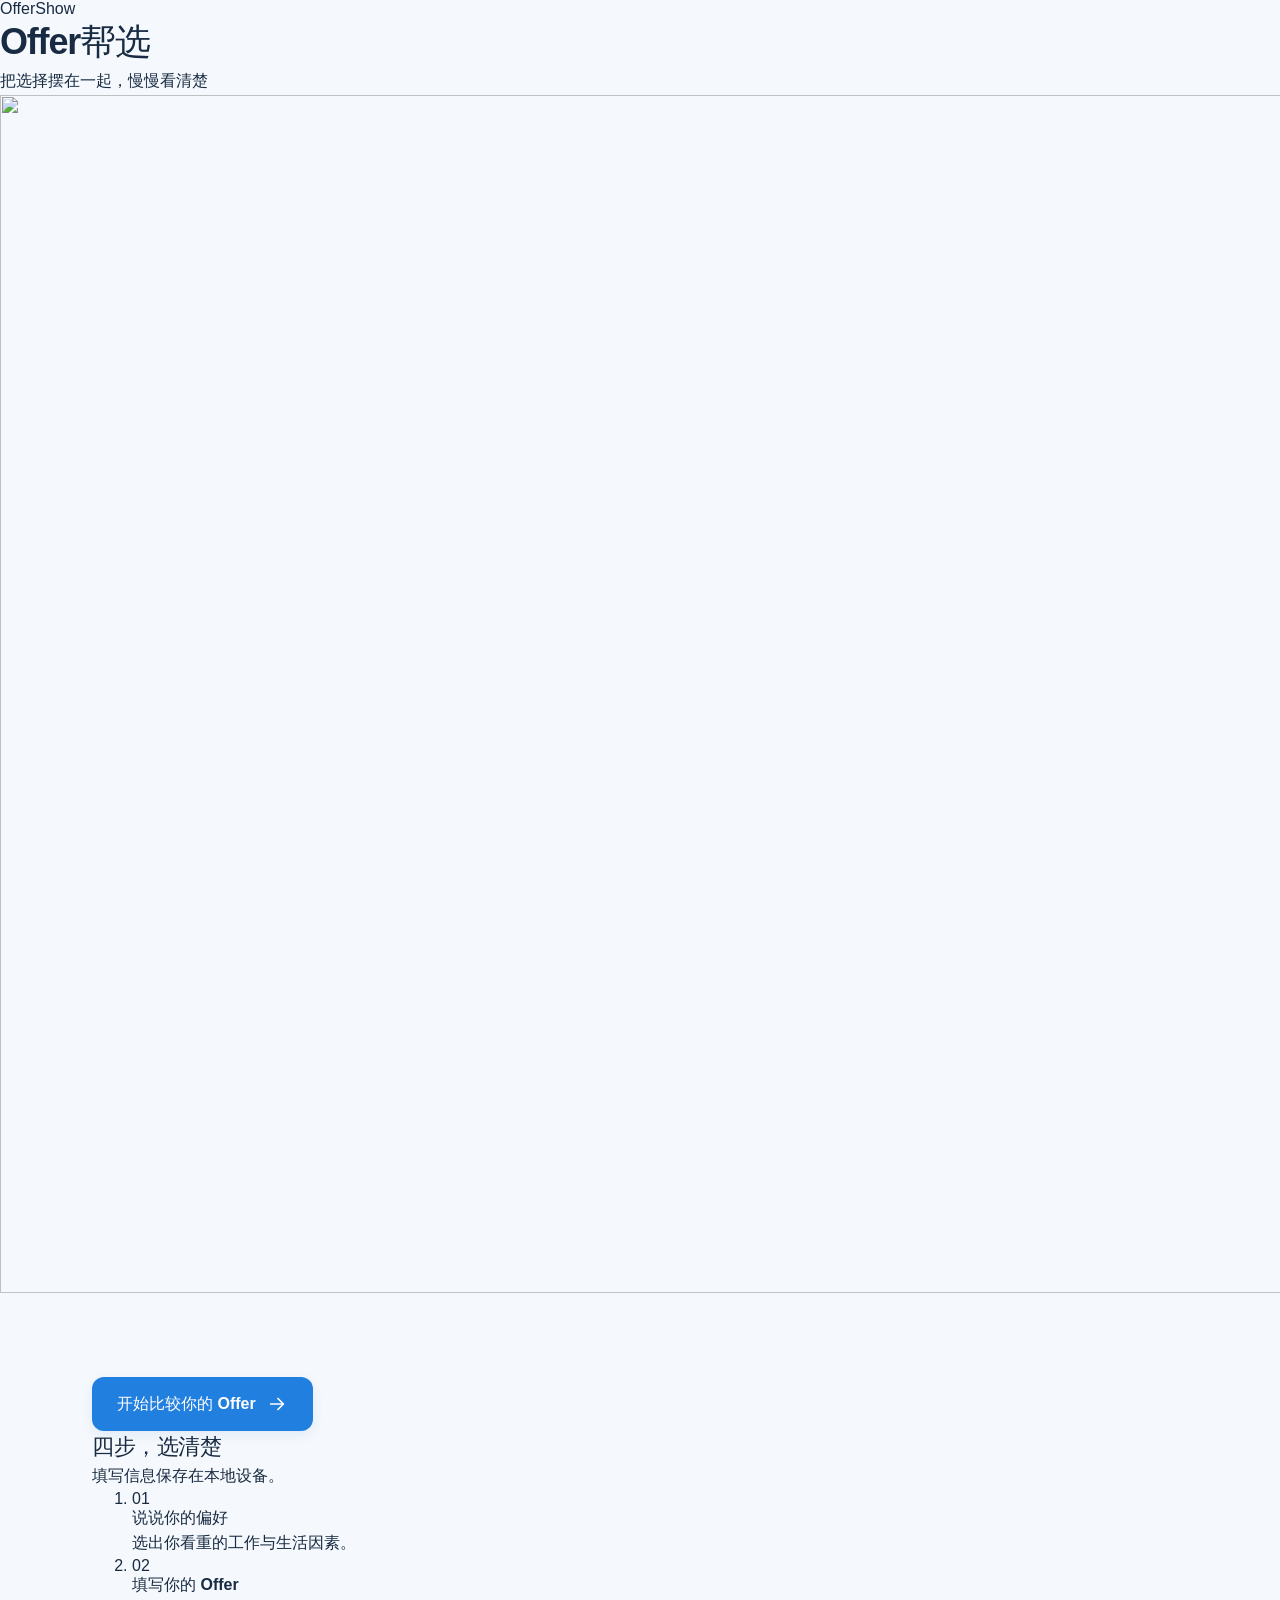
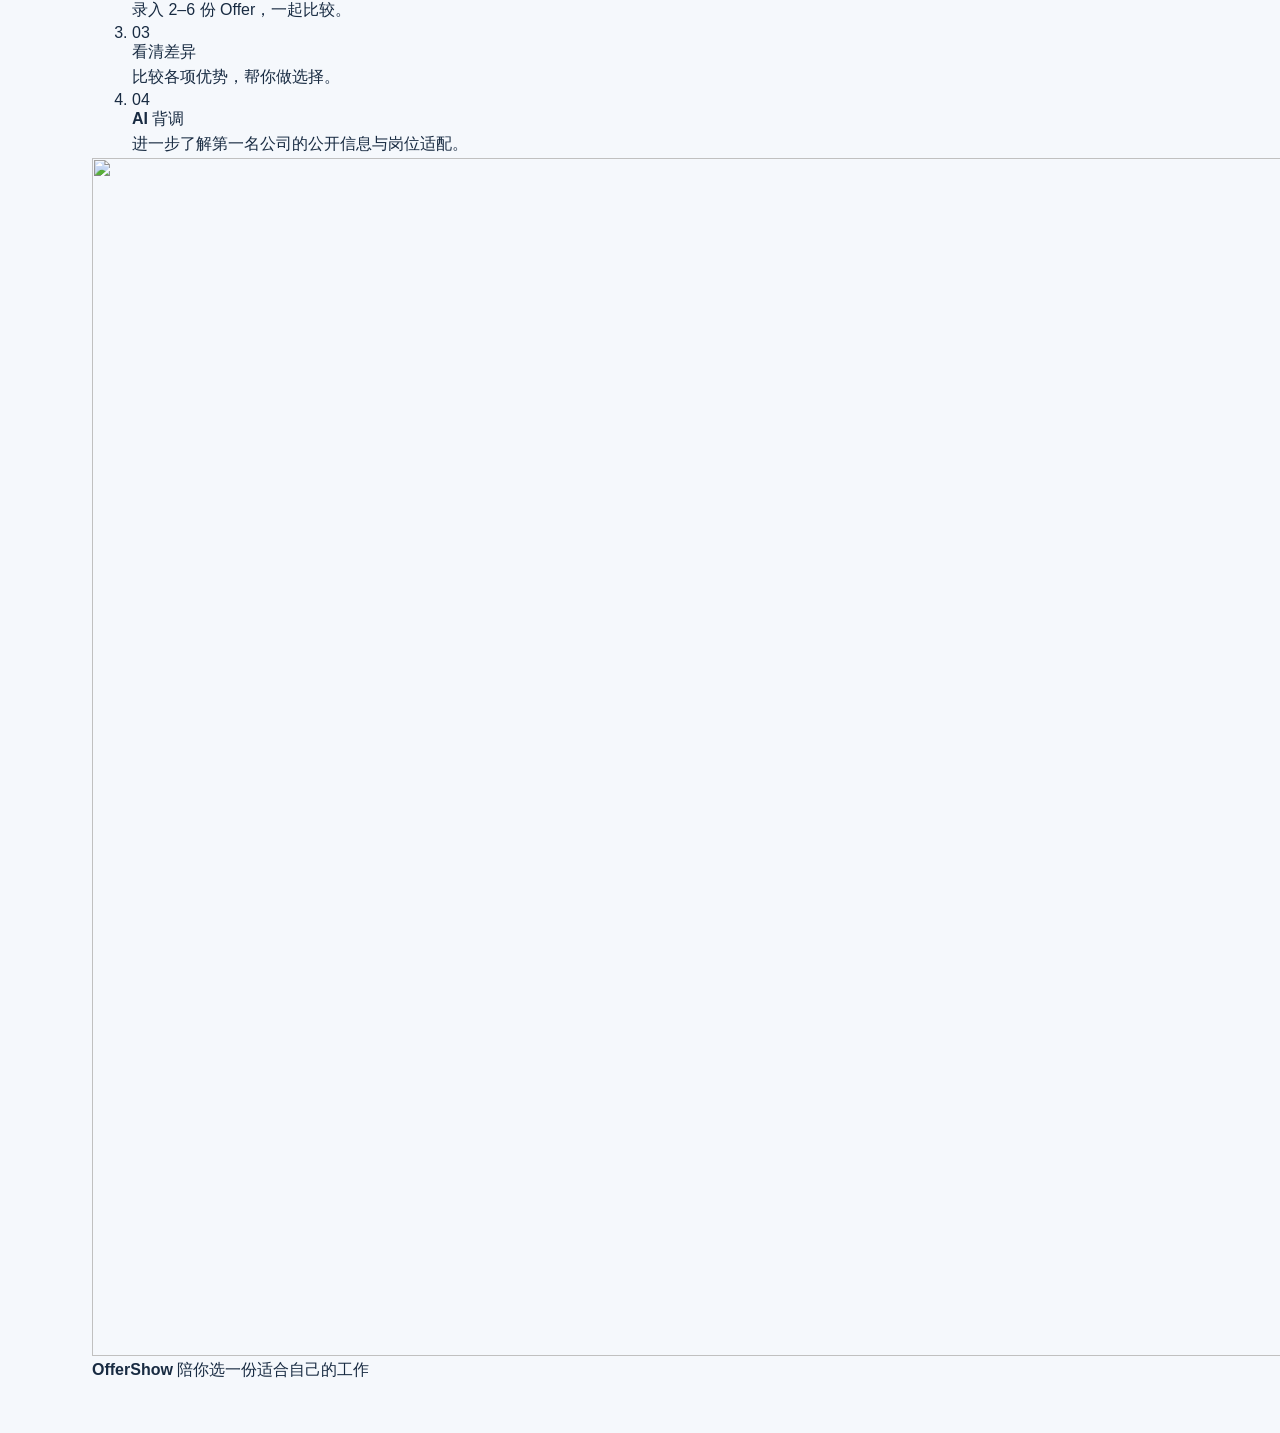
==== index.html @ 6c40c88d "Add files via upload" ====
<!DOCTYPE html>
<html lang="zh-CN">
<head>
  <meta charset="UTF-8">
  <meta name="viewport" content="width=device-width, initial-scale=1.0">
  <meta name="theme-color" content="#ddecfc">
  <meta name="description" content="把 2–6 份 Offer 放在一起，选一份适合自己的工作。">
  <title>OfferShow · Offer 帮选</title>
  <link rel="icon" href="favicon.svg" type="image/svg+xml">
  <link rel="stylesheet" href="style.css">
  <link rel="stylesheet" href="styles/variant-b.css" data-ui-variant-style>
  <link rel="stylesheet" href="styles/paper-blue-v5.css">
  <link rel="stylesheet" href="styles/ui-polish.css" data-ui-polish>
  <link rel="stylesheet" href="styles/home-brand-v5.css?v=distributed-steps-v3">
</head>
<body data-ui-variant="b" class="ui-minimal ui-paper-blue page-landing page-home-brand">
<header class="mini-home-header">
  <div class="mini-home-header__inner">
    <span class="mini-home-brand">OfferShow</span>
    <h1 aria-label="Offer 帮选"><span class="paper-title__offer" aria-hidden="true">Offer</span><span class="paper-title__choice" aria-hidden="true">帮选</span></h1>
    <p class="paper-ribbon">把选择摆在一起，慢慢看清楚</p>
  </div>
  <div class="home-brand-art" aria-hidden="true">
    <span class="home-brand-card home-brand-card--back"></span>
    <span class="home-brand-card home-brand-card--front"><span></span><span></span><span></span></span>
    <img src="assets/offershow-mascot-paper-v2.png" alt="" width="1313" height="1198" fetchpriority="high">
  </div>
</header>
<div class="app-shell">
  <main class="page-content" id="main-content">
    <div class="landing-actions">
      <a id="startFlowBtn" class="btn btn-primary btn-large" href="./pages/preferences.html?ui=review-v2">开始比较你的 Offer<svg class="ui-icon" viewBox="0 0 24 24" fill="none" stroke="currentColor" stroke-width="1.8" stroke-linecap="round" stroke-linejoin="round" aria-hidden="true"><path d="M5 12h14M13 6l6 6-6 6"/></svg></a>
    </div>
    <section class="mini-home-sheet" aria-labelledby="home-title">
      <div class="mini-home-section-heading"><h2 id="home-title">四步，选清楚</h2><p class="local-storage-note">填写信息保存在本地设备。</p></div>
      <div class="mini-home-route">
        <ol class="mini-home-flow" aria-label="使用流程">
          <li><span class="mini-home-step">01</span><div><strong>说说你的偏好</strong><p>选出你看重的工作与生活因素。</p></div></li>
          <li><span class="mini-home-step">02</span><div><strong>填写你的 Offer</strong><p>录入 2–6 份 Offer，一起比较。</p></div></li>
          <li><span class="mini-home-step">03</span><div><strong>看清差异</strong><p>比较各项优势，帮你做选择。</p></div></li>
          <li><span class="mini-home-step">04</span><div><strong>AI 背调</strong><p>进一步了解第一名公司的公开信息与岗位适配。</p></div></li>
        </ol>
      </div>
    </section>
    <div class="mini-home-footer"><img src="assets/offershow-mascot-paper-v2.png" alt="" width="1313" height="1198"><span><strong>OfferShow</strong> 陪你选一份适合自己的工作</span></div>
  </main>
</div>
<script src="../storage.js"></script>
<script src="scripts/landing-ui.js"></script>
</body>
</html>
---- style.css ----
/* OfferShow UI — shared visual system; business scripts retain the original contract. */
:root{--blue:#217fdf;--brand:#328ff0;--ink:#182b42;--muted:#68798d;--line:#e3eaf3;--paper:#fff;--bg:#f5f8fc;--dock-height:88px;--radius:20px;font-family:-apple-system,BlinkMacSystemFont,"PingFang SC","Microsoft YaHei",sans-serif;color:var(--ink);background:var(--bg);font-synthesis:none}
*{box-sizing:border-box}body{margin:0}h1,h2,h3,p,ol,ul{margin:0}a{color:inherit;text-decoration:none}button,input,select,textarea{font:inherit}button,a,input,select,textarea{-webkit-tap-highlight-color:transparent}button{cursor:pointer}button:disabled{cursor:not-allowed;opacity:.42}[hidden]{display:none!important}svg{flex-shrink:0}.ui-icon{width:22px;height:22px}h1{font-size:36px;line-height:1.35;letter-spacing:-1.2px;font-weight:700}h2{font-size:22px;line-height:1.45;letter-spacing:-.4px}h3{font-size:17px;line-height:1.5}p{line-height:1.75}a:focus-visible,button:focus-visible,input:focus-visible,select:focus-visible,textarea:focus-visible,[tabindex]:focus-visible{outline:3px solid #8dc6ff;outline-offset:3px}::selection{background:#cde7ff}
.app-header{height:76px;background:var(--brand);color:white;border-bottom:0}.app-header__inner{max-width:1160px;height:100%;margin:auto;padding:0 32px;display:grid;grid-template-columns:1fr auto 1fr;align-items:center;gap:12px}.topbar-back{display:flex;align-items:center;gap:5px;width:fit-content;color:#fff;font-size:14px;min-height:44px}.topbar-title{font-size:15px;font-weight:600;letter-spacing:0;line-height:1.5}.header-brand,.header-product{justify-self:end;font-size:14px;font-weight:600;color:#e9f4ff}.brand-wordmark{font-size:25px;font-weight:750;letter-spacing:-1px;white-space:nowrap}.brand-wordmark>span{color:var(--brand)}.brand-wordmark i{display:inline-block;width:6px;height:6px;background:var(--brand);border-radius:50%;margin:0 0 3px 3px}.app-header .brand-wordmark>span{color:white}.app-header .brand-wordmark i{background:white}.page-landing .topbar-title{display:none}.app-shell{max-width:1160px;margin:auto;padding:0 32px}.page-content{padding:28px 0 calc(var(--dock-height) + 32px)}.flow-nav{padding-top:28px}.step-indicator{display:grid;grid-template-columns:repeat(4,1fr);list-style:none;gap:20px;max-width:750px;margin:auto}.step-indicator__item{display:flex;align-items:center;gap:10px;position:relative;color:#8b98a9;font-size:13px;white-space:nowrap}.step-indicator__item:not(:last-child):after{content:"";height:1px;background:var(--line);flex:1;margin-left:8px}.step-number{width:28px;height:28px;border-radius:50%;background:#eaf0f7;color:#8a99ab;display:grid;place-items:center;font-size:12px;flex-shrink:0}.step-number .ui-icon{width:15px;height:15px}.is-complete .step-number{background:#dfedff;color:var(--blue)}.is-current{color:var(--blue);font-weight:650}.is-current .step-number{background:var(--blue);color:#fff}.page-heading{margin:12px 0 28px}.eyebrow{color:var(--blue);font-size:12px;font-weight:650;letter-spacing:.6px;margin-bottom:8px}.page-desc{color:var(--muted);font-size:15px;margin-top:10px}.section-title{display:flex;align-items:center;justify-content:space-between;gap:20px;margin-bottom:24px}.quiet-label,.timestamp,.scroll-hint{color:var(--muted);font-size:12px}.section-actions-inline{display:flex;gap:8px;flex-shrink:0}.btn{min-height:46px;display:inline-flex;align-items:center;justify-content:center;gap:10px;padding:11px 19px;border:1px solid transparent;border-radius:12px;font-size:14px;font-weight:600;line-height:1.45;transition:background .16s,transform .16s,color .16s;white-space:normal;text-align:center}.btn:hover:not(:disabled){transform:translateY(-1px)}.btn-primary{background:var(--blue);color:white;box-shadow:0 4px 12px #176cd617}.btn-primary:hover:not(:disabled){background:#196fc9}.btn-soft{background:#eaf2ff;color:var(--blue)}.btn-soft:hover:not(:disabled){background:#dceaff}.btn-ghost{color:var(--muted);background:transparent}.btn-ghost:hover:not(:disabled){background:#f0f4f9;color:var(--ink)}.btn-large{min-height:54px;padding:14px 24px;font-size:16px}.bottom-action-bar{position:fixed;bottom:0;left:0;right:0;z-index:20;background:#fffffff5;border-top:1px solid var(--line);padding:14px 32px max(14px,env(safe-area-inset-bottom));backdrop-filter:blur(14px)}.dock-content{max-width:1096px;margin:auto;display:flex;align-items:center;justify-content:space-between;gap:16px}.dock-edit,.dock-decide{display:flex;align-items:center;gap:8px}
/* Entry */
.page-landing .page-content{padding:52px 0}.landing-entry{background:#fff;border:1px solid var(--line);border-radius:20px;padding:48px}.landing-entry h1{font-size:36px}.landing-entry>p{color:var(--muted);font-size:15px;margin-top:12px}.landing-actions{display:flex;gap:12px;margin-top:28px}.entry-steps{list-style:none;display:grid;grid-template-columns:repeat(4,1fr);gap:20px;margin:28px 0;padding:0 4px}.entry-steps li{font-size:13px;color:var(--muted);display:flex;gap:9px;align-items:center}.entry-steps span{width:24px;height:24px;border-radius:50%;background:#e3efff;color:var(--blue);display:grid;place-items:center;font-size:12px}.form-section-title{align-items:center}.offers-toolbar{justify-content:flex-end}
/* Preferences */
.preference-layout{display:grid;grid-template-columns:minmax(0,1.45fr) minmax(0,1fr);gap:28px;align-items:start}.form-surface{background:white;border:1px solid var(--line);border-radius:var(--radius);padding:30px}.question-section+.question-section{border-top:1px solid var(--line);margin-top:30px;padding-top:30px}.form-section-title{display:flex;gap:15px;margin-bottom:25px}.form-section-title>span{color:var(--blue);font-size:12px;background:#eaf3ff;border-radius:8px;align-self:start;padding:7px 10px;letter-spacing:1px}.form-section-title h2{font-size:19px}.form-section-title p{font-size:13px;color:var(--muted);margin-top:3px}.question-card+.question-card{margin-top:22px}.question-card label,.field-group>span{display:block;font-size:14px;font-weight:550;margin-bottom:9px}input,select,textarea{display:block;width:100%;min-width:0;max-width:100%;border:1px solid #dce4ef;border-radius:10px;background:#fbfcfe;color:var(--ink);padding:12px 14px;font-size:16px;line-height:1.5;transition:border-color .15s,box-shadow .15s}select{padding-right:34px;min-height:50px;appearance:none;background-image:url("data:image/svg+xml,%3Csvg xmlns='http://www.w3.org/2000/svg' width='16' height='16' fill='none' stroke='%2368798d' stroke-width='1.6'%3E%3Cpath d='m4 6 4 4 4-4'/%3E%3C/svg%3E");background-repeat:no-repeat;background-position:right 12px center;text-overflow:ellipsis}input::placeholder,textarea::placeholder{color:#94a0af}input:focus,select:focus,textarea:focus{border-color:var(--brand);background:white;box-shadow:0 0 0 3px #3296f20c}textarea{resize:vertical;min-height:110px}.select-detail{font-size:12px;color:var(--muted);line-height:1.65;margin-top:7px;overflow-wrap:anywhere}.preview-card{position:sticky;top:26px;padding:28px;border:1px solid #dce9fa;border-radius:var(--radius);background:#edf5ff}.preview-card__head{display:flex;justify-content:space-between;align-items:center;margin-bottom:28px}.preview-symbol{display:grid;place-items:center;width:46px;height:46px;border-radius:14px;background:white;color:var(--blue)}.live-status{display:flex;align-items:center;gap:6px;font-size:12px;color:#537ca9}.live-status i{width:5px;height:5px;background:#3296f2;border-radius:50%}.preview-title{font-size:25px}.preview-desc{font-size:14px;color:#5a7290;margin-top:12px}.tag-list{display:flex;flex-wrap:wrap;gap:7px;margin-top:20px}.tag{background:#fff;border:1px solid #dbe8f8;border-radius:6px;padding:5px 9px;font-size:12px;color:#537291}.weight-preview{border-top:1px solid #d9e7f7;margin-top:25px;padding-top:24px}.panel-title-row{display:flex;justify-content:space-between;gap:12px;align-items:center;margin-bottom:18px}.panel-title-row h3{font-size:14px}.panel-title-row>span{font-size:12px;color:var(--muted)}.weight-list{display:grid;gap:19px}.weight-item__meta{display:flex;justify-content:space-between;font-size:13px;margin-bottom:8px}.weight-item__meta strong{font-variant-numeric:tabular-nums;font-size:13px;color:var(--blue)}.weight-item__bar{height:6px;border-radius:10px;background:#e7edf5;overflow:hidden}.weight-item__bar>span{display:block;height:100%;border-radius:10px;background:var(--brand)}.preview-card .weight-item__bar{background:#dbe7f6}.preview-footnote{font-size:12px;color:#7890ac;margin-top:27px}
/* Offer editor */
.offers-toolbar{display:flex;align-items:center;justify-content:space-between;gap:18px;margin-bottom:24px}.toolbar-context{display:flex;align-items:center;gap:9px;color:var(--muted);font-size:13px}.toolbar-context .ui-icon{color:var(--blue)}.offer-grid{display:grid;grid-template-columns:repeat(2,minmax(0,1fr));gap:24px}.offer-card{min-width:0;border:1px solid var(--line);border-radius:var(--radius);padding:25px;background:#fff}.offer-card__top{display:flex;justify-content:space-between;gap:16px;align-items:center;margin-bottom:20px}.offer-card__eyebrow{color:var(--blue);font-size:11px;letter-spacing:1.2px;font-weight:650;margin-bottom:5px}.offer-card__title{font-size:20px}.offer-card__meta{display:flex;align-items:center;gap:8px}.progress-badge{font-size:11px;color:var(--muted);white-space:nowrap}.icon-btn{border:0;background:#f3f6fa;color:#6b7c90;padding:9px 10px;font-size:12px;border-radius:8px;min-height:40px}.icon-btn:hover:not(:disabled){background:#fff0f0;color:#b25151}.offer-progress{height:3px;background:#eef3f9;margin-bottom:26px;border-radius:5px;overflow:hidden}.offer-progress>span{display:block;height:100%;background:var(--brand)}.offer-form-grid{display:grid;grid-template-columns:repeat(2,minmax(0,1fr));gap:20px 16px}.field-group{display:block;min-width:0}.field-group--full{grid-column:1/-1}.field-group>span{font-size:13px}.offer-card__subjective{padding:24px 0;margin-top:24px;border-top:1px solid var(--line)}.offer-card__subjective-eyebrow{font-size:15px;font-weight:600}.offer-card__subjective-hint{font-size:12px;color:var(--muted);margin:5px 0 20px}.offer-form-grid--subjective{grid-template-columns:1fr}.validation-message{color:var(--muted);font-size:13px;line-height:1.6;min-width:0;max-width:700px}.validation-message.is-error{color:#b85649}.validation-message.is-success{color:#278473}
/* Report */
.report-heading{display:flex;align-items:end;justify-content:space-between;gap:20px;margin:12px 0 26px}.recommendation{display:grid;grid-template-columns:minmax(0,1fr) auto;gap:34px;background:var(--brand);color:#fff;padding:34px 36px;border-radius:24px;position:relative;overflow:hidden}.recommendation:after{content:"";position:absolute;width:260px;height:260px;border:1px solid #ffffff1c;border-radius:50%;right:-80px;top:-115px;pointer-events:none}.badge{display:inline-block;font-size:12px;border:1px solid #ffffff40;background:#ffffff12;border-radius:6px;padding:4px 9px;margin-bottom:14px}.recommendation h2{font-size:30px;line-height:1.5;overflow-wrap:anywhere}.recommendation__main>p{font-size:14px;color:#dfeeff;margin-top:13px;max-width:670px}.score-pill{min-width:148px;padding-left:30px;border-left:1px solid #ffffff30;align-self:center;text-align:center}.score-pill>span{font-size:12px;color:#d7e9ff}.score-pill>div{margin:8px 0;white-space:nowrap}.score-pill strong{font-size:60px;font-weight:650;letter-spacing:-2px;line-height:1;font-variant-numeric:tabular-nums}.score-pill small{font-size:14px;margin-left:7px;color:#b8d5fa}.score-label{display:block}.urgency-banner{margin-top:18px;padding:23px 28px;background:#edf5ff;border-left:3px solid var(--brand);border-radius:0 14px 14px 0}.urgency-banner[data-tone=positive]{background:#edf7f4;border-color:#46a28c}.urgency-banner[data-tone=cautious],.urgency-banner[data-tone=warning]{background:#fff7e9;border-color:#e7a642}.urgency-banner[data-tone=negative]{background:#fff0ee;border-color:#de897c}.urgency-banner__head{display:flex;gap:12px;align-items:center;margin-bottom:8px}.urgency-banner__tag{font-size:12px;font-weight:650;color:var(--blue)}.urgency-banner__gap{font-size:12px;color:var(--muted)}.urgency-banner__headline{font-size:20px}.urgency-banner__punch{font-size:14px;font-weight:600;margin-top:8px}.urgency-banner__copy{font-size:13px;color:var(--muted);margin-top:5px}.report-primary-grid{display:grid;grid-template-columns:minmax(0,1.4fr) minmax(0,1fr);gap:24px;margin-top:24px}.report-section{min-width:0;background:#fff;border:1px solid var(--line);border-radius:var(--radius);padding:28px}.ranking-list{display:grid;gap:10px}.ranking-item{display:flex;align-items:center;justify-content:space-between;gap:20px;padding:17px 18px;border-radius:12px;background:#f7f9fc}.ranking-item--top{background:#edf5ff}.ranking-item__index{font-size:10px;font-weight:650;letter-spacing:1px;color:#8b9aae;margin-bottom:4px}.ranking-item--top .ranking-item__index{color:var(--blue)}.ranking-item h3{font-size:16px;overflow-wrap:anywhere}.ranking-item__meta{font-size:12px;color:var(--muted);margin-top:5px}.ranking-item>strong{font-size:29px;color:#56718e;font-weight:650;font-variant-numeric:tabular-nums}.ranking-item--top>strong{color:var(--blue)}.weights-section .weight-list{margin-top:36px;gap:25px}.comparison-section,.perspectives-section{margin-top:24px}.table-wrapper{width:100%;max-width:100%;min-width:0;overflow-x:auto;border:1px solid var(--line);border-radius:12px;overscroll-behavior-x:contain}.compare-table{border-collapse:separate;border-spacing:0;width:100%;min-width:620px;font-size:14px;text-align:left}.compare-table th,.compare-table td{padding:18px 20px;border-bottom:1px solid var(--line);font-weight:500;max-width:270px;overflow-wrap:anywhere}.compare-table thead th{background:#f1f6fd;font-size:13px;color:#527190;font-weight:600}.compare-table tbody td{font-variant-numeric:tabular-nums}.compare-table th:first-child{position:sticky;left:0;background:#f9fbfe;z-index:1;width:118px;white-space:nowrap;border-right:1px solid var(--line)}.compare-table thead th:first-child{background:#f1f6fd}.compare-table tr:last-child>*{border-bottom:0}.perspectives-section>.section-title{align-items:start}.perspective-tabs{display:grid;grid-template-columns:repeat(5,minmax(0,1fr));gap:8px}.perspective-tab{position:relative;min-width:0;border:1px solid var(--line);background:#f9fbfe;border-radius:12px;padding:15px 12px;display:grid;grid-template-columns:auto 1fr;gap:4px 10px;align-items:center;text-align:left;color:var(--muted)}.perspective-tab.is-active{background:#eaf3ff;border-color:#95c6fa;color:var(--blue)}.perspective-tab__emoji{font-size:22px;grid-row:span 2}.perspective-tab__label{font-size:14px;font-weight:650}.perspective-tab__tone{font-size:11px;line-height:1.5}.perspective-tab__dot{position:absolute;top:9px;right:9px;width:5px;height:5px;border-radius:50%;background:#38a48c}.ai-reason-status{font-size:12px;color:var(--muted);margin:14px 0}.perspective-panel{padding:26px;background:#f8faff;border:1px solid #e4ebf5;border-radius:14px}.perspective-panel__head{display:flex;align-items:center;justify-content:space-between;gap:15px;margin-bottom:18px}.section-eyebrow{font-size:13px;color:var(--blue);font-weight:600}.perspective-mood{font-size:12px;padding:3px 9px;background:#e8f2ff;border-radius:6px;white-space:nowrap}.perspective-mood[data-tone=positive]{background:#e4f3ec;color:#36866c}.perspective-mood[data-tone=cautious],.perspective-mood[data-tone=mixed]{background:#fff2dc;color:#ac7a30}.perspective-mood[data-tone=negative]{background:#fbe6e4;color:#b5635a}.perspective-fallback{font-size:12px;color:#91724a;margin-bottom:12px}.ai-summary-text{font-size:17px;font-weight:600;margin-bottom:20px;overflow-wrap:anywhere}.ai-reason-list{display:grid;gap:14px}.ai-reason-list>p{font-size:14px;padding-left:15px;border-left:2px solid #cde0f8;overflow-wrap:anywhere}.section-footnote{font-size:12px;color:#8796a8;margin-top:16px}.perspective-skeleton{height:18px;border-radius:6px;background:#e6edf7;width:100%;animation:pulse 1.3s infinite}.perspective-skeleton:nth-child(2){width:87%}.perspective-skeleton:nth-child(3){width:65%}@keyframes pulse{50%{opacity:.4}}.report-followup-grid{display:grid;grid-template-columns:repeat(2,minmax(0,1fr));gap:24px;margin-top:24px}.insight-list{list-style:none;display:grid;gap:17px}.insight-list li{font-size:14px;line-height:1.8;padding-left:19px;position:relative;overflow-wrap:anywhere}.insight-list li:before{content:"";position:absolute;width:5px;height:5px;background:#93b3d7;border-radius:50%;left:0;top:10px}.risk-section .insight-list li:before{background:#d5aa78}.question-section-report>.btn{margin-top:24px}.share-card-section{display:flex;justify-content:space-between;align-items:center;gap:24px;background:#eaf3ff;border-radius:var(--radius);padding:30px;margin-top:24px}.share-card-section p:not(.eyebrow){font-size:13px;color:var(--muted);margin-top:8px}.share-card-section .btn{flex-shrink:0}.report-reading-note{padding:30px 8px 0;display:grid;grid-template-columns:1fr 1fr;gap:20px}.report-reading-note h3{font-size:13px;color:#687c95}.report-reading-note p{font-size:12px;color:#8695a7;margin-top:5px}.report-meta{grid-column:1/-1}.share-modal{position:fixed;inset:0;z-index:50;display:grid;place-items:center;padding:20px}.share-modal__backdrop{position:absolute;inset:0;background:#14263e88;backdrop-filter:blur(5px)}.share-modal__dialog{position:relative;max-height:calc(100dvh - 40px);width:min(100%,490px);background:white;border-radius:22px;padding:24px;display:flex;flex-direction:column;box-shadow:0 24px 90px #10243935}.share-modal__head{display:flex;justify-content:space-between;align-items:center;gap:14px;margin-bottom:16px}.share-modal__head h2{font-size:18px}.share-modal__close{border:0;background:#f0f4f9;color:var(--muted);font-size:26px;width:42px;height:42px;border-radius:50%;flex-shrink:0}.share-modal__canvas-wrap{overflow:auto;min-height:0;text-align:center;background:#f1f5fa;border-radius:12px;padding:12px}.share-modal canvas{display:block;width:100%;max-width:320px;height:auto;margin:auto}.share-modal__actions{display:flex;justify-content:flex-end;gap:10px;margin-top:18px;flex-shrink:0}.modal-open{overflow:hidden}
/* Follow-up */
.qa-context{padding:20px 24px;border-radius:14px;background:#eaf3ff;display:flex;align-items:start;gap:18px;margin-bottom:26px}.context-mark{font-size:12px;color:var(--blue);white-space:nowrap;border:1px solid #cbdffc;border-radius:6px;padding:4px 9px;line-height:1.6}.qa-context p{color:#597797;font-size:14px}.qa-layout{display:grid;grid-template-columns:minmax(0,.8fr) minmax(0,1.5fr);gap:26px;align-items:start}.qa-questions{padding:25px 0}.qa-questions .section-title{margin-bottom:20px}.chip-list{display:grid;gap:10px}.chip{position:relative;text-align:left;min-height:52px;padding:15px 40px 15px 17px;border-radius:10px;border:1px solid var(--line);background:white;color:#60738b;font-size:14px;line-height:1.6;overflow-wrap:anywhere}.chip:after{content:"→";position:absolute;right:16px;top:15px;color:#a3b5ca}.chip.is-active{background:#e8f2ff;border-color:#a5cbf7;color:var(--blue);font-weight:600}.chip.is-active:after{color:var(--blue)}.qa-answer{min-width:0;background:white;border-radius:20px;border:1px solid var(--line);padding:30px}.answer-header{display:flex;align-items:center;gap:12px;margin-bottom:30px;color:var(--muted);font-size:12px}.answer-avatar{width:36px;height:36px;border-radius:10px;background:var(--blue);color:white;font-size:12px;font-weight:650;display:grid;place-items:center}.answer-line{height:1px;background:var(--line);flex:1}.qa-answer h2{font-size:22px;margin-bottom:24px}.answer-panel{display:grid;gap:20px}.answer-panel p{font-size:15px;line-height:1.9;overflow-wrap:anywhere}
/* Responsive layout; scrolling belongs to tables and tabs, never to the document. */
@media(max-width:1000px){.landing-actions{flex-direction:column;align-items:start}.preference-layout{grid-template-columns:minmax(0,1.15fr) minmax(0,1fr)}.form-surface,.preview-card,.report-section{padding:24px}.perspective-tab{display:flex;flex-direction:column;text-align:center;gap:6px}.section-title{gap:12px}}
@media(max-width:760px){.app-header{height:62px}.app-header__inner{padding:0 20px}.app-shell{padding:0 20px}.header-brand{font-size:12px}.brand-wordmark{font-size:23px}.header-product{font-size:12px;font-weight:500}.topbar-title{font-size:14px}.topbar-back{font-size:13px;gap:0}.topbar-back .ui-icon{width:20px}.flow-nav{padding-top:22px}.step-indicator{gap:6px}.step-indicator__item{flex-direction:column;gap:7px;font-size:11px}.step-indicator__item:not(:last-child):after{position:absolute;left:calc(50% + 19px);right:calc(-50% + 13px);top:13px;margin:0}.step-number{width:26px;height:26px}.page-content{padding-top:26px}.page-heading{margin:0 0 24px}h1{font-size:26px;letter-spacing:-.7px}h2{font-size:20px}.page-desc{font-size:14px;line-height:1.75;margin-top:9px}.eyebrow{font-size:12px;margin-bottom:8px}.section-title{align-items:start;margin-bottom:20px}.quiet-label{max-width:110px;text-align:right;line-height:1.7}.bottom-action-bar{padding:12px 20px max(12px,env(safe-area-inset-bottom))}.dock-content{gap:10px}.btn{padding:11px 14px;font-size:13px;border-radius:10px;min-height:46px;gap:6px}.btn .ui-icon{width:18px;height:18px}.page-landing .page-content{padding-top:28px}.landing-actions{flex-direction:row;align-items:stretch;margin-top:25px;gap:10px}.landing-actions .btn{font-size:14px;padding:13px 16px;min-height:50px;flex:1}.preference-layout{grid-template-columns:1fr;gap:24px}.form-surface{padding:24px 20px;border-radius:16px}.form-section-title{gap:12px;margin-bottom:22px}.form-section-title h2{font-size:18px}.form-section-title p{font-size:12px}.form-section-title>span{font-size:11px;padding:6px 9px}.question-card+.question-card{margin-top:22px}.question-card label{font-size:14px;line-height:1.6}.question-section+.question-section{margin-top:28px;padding-top:28px}.preview-card{position:static;padding:25px 22px;border-radius:16px}.preview-title{font-size:23px}.preview-card__head{margin-bottom:22px}.offers-toolbar{align-items:stretch;flex-direction:column;gap:14px;margin-bottom:20px}.section-actions-inline{gap:6px}.offers-toolbar .section-actions-inline .btn{flex:1;font-size:12px;padding:10px 8px}.toolbar-context{font-size:12px}.offer-grid{grid-template-columns:1fr;gap:20px}.offer-card{padding:22px 20px;border-radius:16px}.offer-card__top{gap:8px}.offer-card__title{font-size:19px}.offer-card__meta{gap:5px}.progress-badge{font-size:10px}.icon-btn{font-size:11px;padding:8px}.offer-form-grid{gap:19px 12px}.offer-form-grid select{padding-left:11px}.field-group>span{font-size:12px}.page-offers .dock-content{align-items:center}.page-offers .validation-message{font-size:11px;line-height:1.65;max-width:55%}.page-offers .dock-content>.btn{flex-shrink:0;max-width:45%}.report-heading{display:block;margin:0 0 22px}.report-heading .timestamp{margin-top:11px}.recommendation{padding:25px 22px;border-radius:18px;grid-template-columns:1fr;gap:24px}.recommendation h2{font-size:24px}.recommendation__main>p{font-size:13px}.score-pill{padding:20px 0 0;border-left:0;border-top:1px solid #ffffff30;display:flex;align-items:center;gap:15px;text-align:left}.score-pill>div{margin:0;order:2}.score-pill>span:first-child{order:1}.score-pill .score-label{order:3;font-size:10px;max-width:72px;line-height:1.5;margin-left:auto}.score-pill strong{font-size:43px}.score-pill small{font-size:12px}.urgency-banner{padding:20px;margin-top:16px}.urgency-banner__headline{font-size:18px}.urgency-banner__punch{font-size:13px}.urgency-banner__copy{font-size:12px}.report-primary-grid,.report-followup-grid{grid-template-columns:1fr;gap:20px;margin-top:20px}.report-section{padding:24px 20px;border-radius:16px}.weights-section .weight-list{margin-top:24px;gap:21px}.ranking-item{padding:16px;gap:14px}.ranking-item h3{font-size:15px}.ranking-item>strong{font-size:27px}.ranking-item__meta{font-size:11px}.comparison-section,.perspectives-section{margin-top:20px}.comparison-section .section-title{display:block}.scroll-hint{display:block;font-size:11px;margin-top:9px}.compare-table{font-size:13px;min-width:570px}.compare-table th,.compare-table td{padding:16px}.compare-table th:first-child{width:90px}.perspectives-section>.section-title{display:block}.perspectives-section .section-actions-inline{margin-top:17px}.perspectives-section .section-actions-inline .btn{min-height:40px;padding:9px 14px;font-size:12px}.perspective-tabs{display:flex;overflow-x:auto;gap:8px;padding-bottom:8px;overscroll-behavior-x:contain;scrollbar-width:thin}.perspective-tab{flex:0 0 96px;padding:13px 9px;gap:6px}.perspective-tab__label{font-size:13px}.perspective-tab__tone{font-size:10px}.perspective-panel{padding:20px 17px}.section-eyebrow{font-size:12px}.perspective-panel__head{gap:8px}.ai-summary-text{font-size:16px}.ai-reason-list>p{font-size:13px;line-height:1.85}.ai-reason-status,.section-footnote{font-size:11px}.insight-list li{font-size:13px}.share-card-section{display:block;padding:25px 22px;margin-top:20px;border-radius:16px}.share-card-section h2{font-size:20px}.share-card-section .btn{margin-top:20px}.report-reading-note{grid-template-columns:1fr;padding:26px 2px 0;gap:18px}.report-meta{font-size:11px!important}.dock-content--result{flex-wrap:wrap;gap:7px}.dock-edit{width:100%;justify-content:center;gap:18px}.dock-edit .btn{min-height:30px;padding:4px 8px;font-size:11px}.dock-decide{width:100%;gap:10px}.dock-decide .btn{flex:1}.share-modal{padding:14px}.share-modal__dialog{padding:20px;max-height:calc(100dvh - 28px);border-radius:18px}.share-modal__head h2{font-size:16px}.share-modal__head .eyebrow{font-size:11px}.share-modal__close{width:36px;height:36px}.share-modal__canvas-wrap{padding:8px}.share-modal__actions .btn{flex:1}.qa-context{padding:18px;display:block;margin-bottom:20px}.qa-context p{font-size:13px;margin-top:10px}.context-mark{display:inline-block;font-size:11px}.qa-layout{grid-template-columns:1fr;gap:22px}.qa-questions{padding:5px 0}.chip-list{grid-template-columns:repeat(2,minmax(0,1fr));gap:9px}.chip{font-size:12px;min-height:54px;padding:12px 23px 12px 12px}.chip:after{right:9px;top:12px;font-size:12px}.qa-answer{padding:25px 21px;border-radius:16px}.answer-header{margin-bottom:25px}.qa-answer h2{font-size:20px;margin-bottom:20px}.answer-panel p{font-size:14px;line-height:1.9}}
@media(max-width:360px){.app-shell{padding:0 16px}.app-header__inner{padding:0 16px}.bottom-action-bar{padding-left:16px;padding-right:16px}.landing-actions .btn{padding:12px 9px;font-size:12px}.form-surface,.offer-card,.report-section{padding-left:17px;padding-right:17px}.header-brand{font-size:10px}.step-indicator__item{font-size:10px}.score-pill{gap:10px}.score-pill strong{font-size:39px}.score-pill .score-label{max-width:61px}.dock-edit{gap:10px}.offers-toolbar .section-actions-inline .btn{font-size:11px}.offer-card__title{font-size:17px}.offer-card__meta{gap:4px}.progress-badge{font-size:9px}}
@media(prefers-reduced-motion:reduce){*,*:before,*:after{animation:none!important;transition:none!important;scroll-behavior:auto!important}}
@media(max-width:760px){.page-landing .page-content{padding:28px 0}.landing-entry{padding:28px 24px;border-radius:16px}.landing-entry h1{font-size:28px}.landing-entry>p{font-size:14px}.landing-actions{gap:10px;margin-top:24px}.landing-actions .btn{flex:1;font-size:14px;padding:12px}.entry-steps{grid-template-columns:repeat(2,minmax(0,1fr));gap:22px 15px;margin:26px 4px}.entry-steps li{font-size:13px}.offers-toolbar .section-actions-inline{width:100%}.share-card-section{display:flex;gap:16px;padding:22px}.share-card-section .btn{margin-top:0}.share-card-section h2{font-size:18px}.page-heading{margin-bottom:22px}.perspectives-section .section-actions-inline{margin-top:14px}}
/* ============================================================
   Figma prototype page (isolated with fp-* prefix)
   —— 这是 Figma 样机演示页面，保留原始样式，不受主题影响
   =============================================================*/
.fp-page {
  min-height: 100vh;
  margin: 0;
  display: grid;
  place-items: center;
  background: #ece8e1;
  font-family: "SF Pro Display", "SF Pro Text", "Helvetica Neue", "PingFang SC", sans-serif;
  color: #1f1f1f;
}

.fp-phone {
  position: relative;
  width: 375px;
  min-height: 812px;
  background: #f4f0eb;
  overflow: hidden;
  box-shadow: 0 18px 40px rgba(18, 18, 18, 0.18);
}

.fp-main {
  padding: 48px 16px 124px;
}

.fp-search {
  height: 48px;
  border-radius: 999px;
  background: #efe7dc;
  display: flex;
  align-items: center;
  gap: 10px;
  padding: 0 16px;
  color: #757575;
  font-size: 16px;
}

.fp-search svg {
  width: 24px;
  height: 24px;
  color: #222;
}

.fp-hero {
  margin-top: 42px;
  border-radius: 8px;
  background: #d9d9d9;
  padding: 28px;
}

.fp-hero h1 {
  margin: 0;
  max-width: 180px;
  font-size: 45px;
  line-height: 1.05;
  font-weight: 600;
  letter-spacing: -0.02em;
}

.fp-hero button {
  margin-top: 34px;
  border: none;
  border-radius: 999px;
  min-width: 83px;
  height: 44px;
  padding: 0 16px;
  background: #ffaa00;
  color: #000;
  font-size: 28px;
  font-weight: 400;
}

.fp-categories {
  margin-top: 26px;
  display: flex;
  justify-content: center;
  gap: 30px;
}

.fp-category {
  width: 41px;
  display: grid;
  gap: 8px;
  justify-items: center;
}

.fp-avatar {
  width: 40px;
  height: 40px;
  border-radius: 999px;
  background: linear-gradient(145deg, #3f7dbc, #98d3ff);
  box-shadow: inset 0 0 0 2px rgba(255, 255, 255, 0.7);
}

.fp-category span {
  font-size: 14px;
  line-height: 20px;
}

.fp-price {
  margin-top: 122px;
  display: flex;
  align-items: flex-end;
  justify-content: center;
  color: #1e1e1e;
}

.fp-price .currency {
  font-size: 24px;
  line-height: 1;
  font-weight: 700;
}

.fp-price .value {
  font-size: 66px;
  line-height: 0.9;
  font-weight: 700;
  letter-spacing: -0.02em;
}

.fp-price .per {
  font-size: 30px;
  line-height: 1.8;
}

.fp-tabbar {
  position: absolute;
  left: 0;
  right: 0;
  bottom: 0;
  height: 98px;
  background: rgba(255, 255, 255, 0.55);
  backdrop-filter: blur(6px);
  display: grid;
  grid-template-columns: repeat(4, 1fr);
  align-items: center;
  padding: 8px 16px 16px;
}

.fp-tab {
  display: grid;
  justify-items: center;
  gap: 4px;
  color: #1f1f1f;
  font-size: 30px;
  line-height: 1;
}

.fp-tab span {
  font-size: 14px;
  line-height: 22px;
}

.fp-tab.is-active {
  color: #ffaa00;
}

@media (max-width: 420px) {
  .fp-phone {
    width: 100vw;
    min-height: 100vh;
    box-shadow: none;
  }
}

/* ============================================================
   Figma Make Offer page (isolated with mk- prefix)
   —— 原 Figma Make 样机，保留独立样式
   =============================================================*/
.mk-page {
  margin: 0;
  min-height: 100vh;
  background: linear-gradient(135deg, #eff6ff 0%, #eef2ff 50%, #f5f3ff 100%);
  color: #111827;
}

.mk-shell {
  max-width: 1120px;
  margin: 0 auto;
  padding: 24px 16px 48px;
}

.mk-header {
  text-align: center;
  margin-bottom: 18px;
}

.mk-title {
  margin: 0;
  font-size: clamp(28px, 4vw, 40px);
  background: linear-gradient(90deg, #4f46e5, #7c3aed);
  -webkit-background-clip: text;
  background-clip: text;
  color: transparent;
}

.mk-subtitle {
  margin: 8px 0 0;
  color: #6b7280;
}

.mk-actions {
  display: flex;
  justify-content: center;
  gap: 12px;
  flex-wrap: wrap;
  margin-bottom: 20px;
}

.mk-btn {
  border: none;
  border-radius: 12px;
  min-height: 44px;
  padding: 0 16px;
  font-size: 14px;
  font-weight: 600;
  cursor: pointer;
}

.mk-btn--primary {
  background: #4f46e5;
  color: #fff;
}

.mk-btn--outline {
  border: 1px solid #c7d2fe;
  background: #fff;
  color: #4338ca;
}

.mk-btn[disabled] {
  opacity: 0.5;
  cursor: not-allowed;
}

.mk-grid {
  display: grid;
  gap: 16px;
  grid-template-columns: repeat(auto-fit, minmax(280px, 1fr));
}

.mk-empty {
  border-radius: 16px;
  border: 1px solid #dbeafe;
  background: rgba(255, 255, 255, 0.85);
  padding: 48px 18px;
  text-align: center;
}

.mk-empty h2 {
  margin: 10px 0 0;
  font-size: 20px;
}

.mk-empty p {
  margin: 8px 0 18px;
  color: #6b7280;
}

.mk-card-wrap {
  display: grid;
  gap: 8px;
}

.mk-compare-toggle {
  display: flex;
  align-items: center;
  gap: 8px;
  font-size: 13px;
  color: #374151;
  padding-inline: 4px;
}

.mk-card {
  background: #fff;
  border: 1px solid #e5e7eb;
  border-radius: 16px;
  padding: 14px;
}

.mk-card__head {
  display: flex;
  align-items: flex-start;
  justify-content: space-between;
  gap: 10px;
}

.mk-card__head h3 {
  margin: 0;
  font-size: 18px;
}

.mk-card__head p {
  margin: 4px 0 0;
  color: #6b7280;
  font-size: 14px;
}

.mk-mini-actions {
  display: flex;
  gap: 6px;
}

.mk-mini-actions button {
  width: 30px;
  height: 30px;
  border: none;
  border-radius: 8px;
  background: #f3f4f6;
  cursor: pointer;
}

.mk-line {
  margin-top: 10px;
  font-size: 14px;
  display: flex;
  gap: 6px;
  align-items: center;
}

.mk-line strong {
  font-size: 18px;
}

.mk-tags {
  display: flex;
  flex-wrap: wrap;
  gap: 6px;
  margin-top: 10px;
}

.mk-tag {
  background: #eef2ff;
  color: #3730a3;
  font-size: 12px;
  padding: 4px 8px;
  border-radius: 999px;
}

.mk-note {
  margin-top: 10px;
  font-size: 13px;
}

.mk-note p {
  margin: 4px 0 0;
  color: #6b7280;
  line-height: 1.5;
}

.mk-star {
  color: #f59e0b;
}

.mk-modal {
  position: fixed;
  inset: 0;
  background: rgba(17, 24, 39, 0.48);
  display: none;
  align-items: center;
  justify-content: center;
  padding: 16px;
  z-index: 20;
}

.mk-modal.is-open {
  display: flex;
}

.mk-dialog {
  width: min(980px, 100%);
  max-height: 88vh;
  overflow: auto;
  background: #fff;
  border-radius: 16px;
  border: 1px solid #e5e7eb;
  padding: 18px;
}

.mk-dialog__head {
  display: flex;
  align-items: center;
  justify-content: space-between;
  gap: 12px;
  margin-bottom: 14px;
}

.mk-dialog__head h2 {
  margin: 0;
  font-size: 20px;
}

.mk-form-grid {
  display: grid;
  gap: 12px;
  grid-template-columns: repeat(2, minmax(0, 1fr));
}

.mk-field {
  display: grid;
  gap: 6px;
}

.mk-field--full {
  grid-column: 1 / -1;
}

.mk-field label {
  font-size: 13px;
  color: #374151;
}

.mk-field input,
.mk-field textarea {
  width: 100%;
  border: 1px solid #d1d5db;
  border-radius: 10px;
  padding: 10px 12px;
  background: #fff;
}

.mk-benefit-input {
  display: flex;
  gap: 8px;
}

.mk-form-footer {
  margin-top: 12px;
  display: flex;
  justify-content: flex-end;
  gap: 10px;
}

@media (max-width: 760px) {
  .mk-form-grid {
    grid-template-columns: 1fr;
  }
}

/* Step explanations are shown in the selected B entry layout. */
.entry-step-description{display:none}
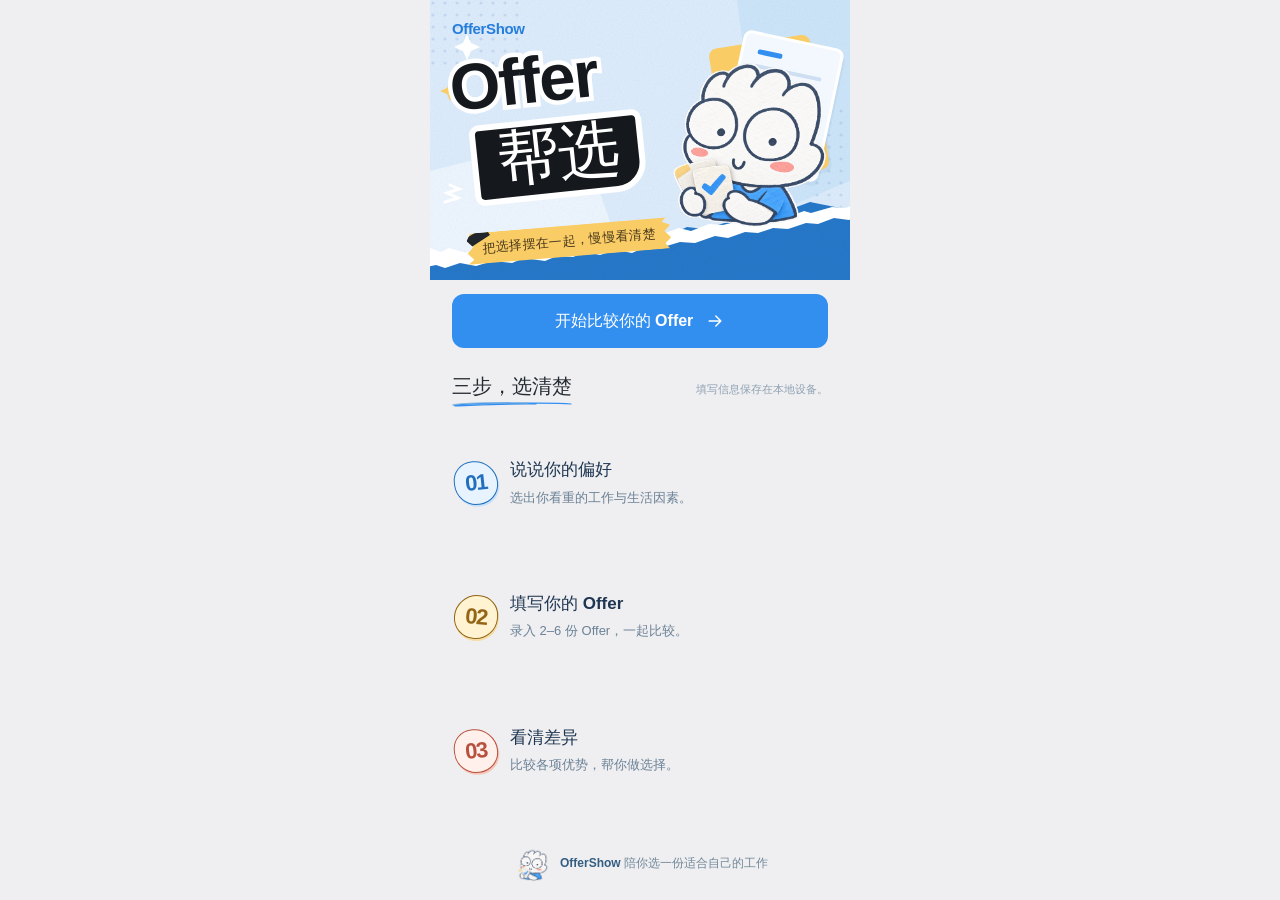
==== commit 05d9a22e: "Replace site with structured stripped-down release" ====
--- a/index.html
+++ b/index.html
@@ -32,20 +32,19 @@
       <a id="startFlowBtn" class="btn btn-primary btn-large" href="./pages/preferences.html?ui=review-v2">开始比较你的 Offer<svg class="ui-icon" viewBox="0 0 24 24" fill="none" stroke="currentColor" stroke-width="1.8" stroke-linecap="round" stroke-linejoin="round" aria-hidden="true"><path d="M5 12h14M13 6l6 6-6 6"/></svg></a>
     </div>
     <section class="mini-home-sheet" aria-labelledby="home-title">
-      <div class="mini-home-section-heading"><h2 id="home-title">四步，选清楚</h2><p class="local-storage-note">填写信息保存在本地设备。</p></div>
+      <div class="mini-home-section-heading"><h2 id="home-title">三步，选清楚</h2><p class="local-storage-note">填写信息保存在本地设备。</p></div>
       <div class="mini-home-route">
         <ol class="mini-home-flow" aria-label="使用流程">
           <li><span class="mini-home-step">01</span><div><strong>说说你的偏好</strong><p>选出你看重的工作与生活因素。</p></div></li>
           <li><span class="mini-home-step">02</span><div><strong>填写你的 Offer</strong><p>录入 2–6 份 Offer，一起比较。</p></div></li>
           <li><span class="mini-home-step">03</span><div><strong>看清差异</strong><p>比较各项优势，帮你做选择。</p></div></li>
-          <li><span class="mini-home-step">04</span><div><strong>AI 背调</strong><p>进一步了解第一名公司的公开信息与岗位适配。</p></div></li>
         </ol>
       </div>
     </section>
     <div class="mini-home-footer"><img src="assets/offershow-mascot-paper-v2.png" alt="" width="1313" height="1198"><span><strong>OfferShow</strong> 陪你选一份适合自己的工作</span></div>
   </main>
 </div>
-<script src="../storage.js"></script>
+<script src="storage.js"></script>
 <script src="scripts/landing-ui.js"></script>
 </body>
 </html>
--- a/styles/variant-b.css
+++ b/styles/variant-b.css
@@ -0,0 +1,547 @@
+/* B — OfferShow mini-program: blue navigation with warm yellow and violet accents. */
+body[data-ui-variant="b"] {
+  min-height:100dvh;
+  --brand: #328ff0;
+  --blue: #267edc;
+  --blue-soft: #edf5ff;
+  --warm: #a66d20;
+  --warm-soft: #fff2dc;
+  --warm-fill: #f2b45a;
+  --violet: #626fbe;
+  --violet-soft: #eff0ff;
+  --violet-fill: #8090e8;
+  --ink: #2c2f33;
+  --muted: #858b94;
+  --line: #edf0f3;
+  --bg: #f6f7f9;
+  --radius: 12px;
+  background: var(--bg);
+  color: var(--ink);
+}
+body[data-ui-variant="b"] .app-header { height: 62px; }
+body[data-ui-variant="b"] .app-header__inner,
+body[data-ui-variant="b"] .app-shell { max-width: 1040px; padding-inline: 24px; }
+body[data-ui-variant="b"] .topbar-title { font-size: 18px; font-weight: 650; letter-spacing: -.2px; }
+body[data-ui-variant="b"] .brand-wordmark { font-size: 29px; letter-spacing: -.8px; }
+body[data-ui-variant="b"] .header-brand { font-size: 13px; font-weight: 650; letter-spacing: -.25px; }
+body[data-ui-variant="b"] .topbar-back { min-height: 40px; padding: 0 9px 0 6px; border-radius: 9px; background: #ffffff14; gap: 3px; }
+body[data-ui-variant="b"] .topbar-back .ui-icon { width: 18px; height: 18px; }
+body[data-ui-variant="b"] .topbar-back:hover { background: #ffffff24; }
+body[data-ui-variant="b"] .topbar-back:active { background: #ffffff30; }
+body[data-ui-variant="b"] .topbar-back:focus-visible { outline: 2px solid white; outline-offset: 3px; }
+/* A light progress strip bridges the blue navigation and the page surface. */
+body[data-ui-variant="b"] .flow-nav { position: relative; padding: 4px 0 0; background: transparent; box-shadow: none; clip-path: none; }
+body[data-ui-variant="b"] .flow-nav::before { content: ""; position: absolute; top: 0; left: 0; right: 0; height: 28px; background: var(--brand); box-shadow: 0 0 0 100vmax var(--brand); clip-path: inset(0 -100vmax); pointer-events: none; }
+body[data-ui-variant="b"] .step-indicator { position: relative; max-width: 480px; gap: 0; padding: 10px 12px; background: white; border: 1px solid #eaf0f7; border-radius: 14px; box-shadow: 0 5px 16px #1f518c0a; }
+body[data-ui-variant="b"] .step-indicator__item { position: relative; display: flex; flex-direction: row; justify-content: center; align-items: center; gap: 0; }
+body[data-ui-variant="b"] .step-indicator__item>span:not(.step-number) { position: absolute; width: 1px; height: 1px; padding: 0; margin: -1px; overflow: hidden; clip-path: inset(50%); white-space: nowrap; }
+body[data-ui-variant="b"] .step-indicator__item:not(:last-child):after { position: absolute; top: 14px; left: calc(50% + 22px); right: calc(-50% + 22px); height: 1px; background: #e0e7f0; margin: 0; }
+body[data-ui-variant="b"] .step-number { position: relative; width: 28px; height: 28px; color: #8e9aac; background: #f1f5fa; font-size: 13px; font-weight: 600; font-variant-numeric: tabular-nums; }
+body[data-ui-variant="b"] .is-complete .step-number { background: #e8f2ff; color: var(--blue); }
+body[data-ui-variant="b"] .step-number-link { cursor: pointer; transition: background .16s ease, color .16s ease; }
+body[data-ui-variant="b"] .step-number-link::before { content: ""; position: absolute; inset: -8px; border-radius: 50%; }
+body[data-ui-variant="b"] .step-number-link:hover { background: #d5eaff; color: #196fc9; }
+body[data-ui-variant="b"] .step-number-link:focus-visible { outline: 2px solid var(--blue); outline-offset: 5px; }
+body[data-ui-variant="b"] .step-indicator__item.is-complete:not(:last-child):after { background: #a6c9f1; }
+body[data-ui-variant="b"] .is-current .step-number { color: white; background: var(--brand); box-shadow: 0 0 0 4px #eaf3ff; }
+body[data-ui-variant="b"] .page-content { padding: 18px 0 calc(var(--dock-height) + 24px); }
+body[data-ui-variant="b"] h2 { font-size: 18px; letter-spacing: 0; }
+body[data-ui-variant="b"] .section-title { margin-bottom: 18px; gap: 12px; }
+body[data-ui-variant="b"] .btn { min-height: 44px; border-radius: 7px; padding: 10px 16px; font-size: 14px; font-weight: 500; box-shadow: none; }
+body[data-ui-variant="b"] .btn:hover:not(:disabled) { transform: none; }
+body[data-ui-variant="b"] .btn-primary { background: var(--brand); }
+body[data-ui-variant="b"] .btn-primary:hover:not(:disabled) { background: #2383e7; }
+body[data-ui-variant="b"] .btn-soft { background: #edf5fe; color: var(--blue); }
+body[data-ui-variant="b"] .btn-ghost { color: #767d86; }
+body[data-ui-variant="b"] .btn:active:not(:disabled) { opacity: .88; }
+body[data-ui-variant="b"] .btn:focus-visible { outline: 2px solid var(--blue); outline-offset: 3px; }
+body[data-ui-variant="b"] .bottom-action-bar { background: white; backdrop-filter: none; padding: 10px 24px max(10px, env(safe-area-inset-bottom)); border-color: #eceef0; }
+body[data-ui-variant="b"] .dock-content { max-width: 992px; }
+
+/* Result actions: continue, edit, then restart. Keep the primary action easy to find. */
+body[data-ui-variant="b"].page-result .dock-content--result { display: grid; grid-template-columns: minmax(0, 1fr) auto; align-items: center; gap: 16px; }
+body[data-ui-variant="b"].page-result :is(.dock-edit, .dock-decide) { display: flex; align-items: center; width: auto; gap: 8px; }
+body[data-ui-variant="b"].page-result .dock-content--result .btn { flex: 0 0 auto; min-height: 44px; padding: 10px 12px; border-radius: 7px; white-space: nowrap; transition: background 160ms ease, color 160ms ease, border-color 160ms ease, transform 160ms cubic-bezier(.23,1,.32,1); }
+body[data-ui-variant="b"].page-result .dock-edit { justify-content: flex-start; gap: 20px; }
+body[data-ui-variant="b"].page-result .dock-edit .btn { padding-inline: 8px; border-color: transparent; background: transparent; color: #6f7885; font-size: 13px; font-weight: 400; }
+body[data-ui-variant="b"].page-result .dock-edit .btn:hover { background: #f2f4f7; color: #536173; }
+body[data-ui-variant="b"].page-result #restartFlowBtn { gap: 6px; padding-inline: 8px; border: 0; background: transparent; color: #9199a5; font-size: 12px; font-weight: 400; }
+body[data-ui-variant="b"].page-result #restartFlowBtn:hover { background: #f5f6f8; color: #6f7885; }
+body[data-ui-variant="b"].page-result #restartFlowBtn .ui-icon { width: 17px; height: 17px; }
+body[data-ui-variant="b"].page-result #openQaFooterBtn { min-width: 148px; padding-inline: 18px; font-size: 14px; font-weight: 600; }
+body[data-ui-variant="b"].page-result .dock-content--result .btn:active:not(:focus-visible) { transform: scale(.97); }
+body[data-ui-variant="b"].page-result .result-header-actions { display: flex; align-items: center; justify-content: flex-end; gap: 6px; justify-self: end; }
+body[data-ui-variant="b"].page-result .result-share-button { width: 36px; height: 36px; min-height: 36px; padding: 0; border-radius: 8px; background: transparent; color: white; }
+body[data-ui-variant="b"].page-result .result-share-button .ui-icon { width: 20px; height: 20px; }
+body[data-ui-variant="b"].page-result .result-share-button:hover { background: #ffffff20; }
+body[data-ui-variant="b"].page-result .result-share-button:focus-visible { outline-color: white; }
+
+/* Landing: two offers on the desk, with the original brand character. */
+body[data-ui-variant="b"].page-landing { display: flex; flex-direction: column; background: #f6f8fb; }
+body[data-ui-variant="b"].page-landing .app-header { display: none; }
+body[data-ui-variant="b"].page-landing .app-shell { max-width: 480px; width: 100%; flex: 1; display: flex; margin: 0 auto; padding-inline: 24px; }
+body[data-ui-variant="b"].page-landing .page-content { width: 100%; min-height: 100dvh; display: grid; grid-template-columns: minmax(0, 1fr); grid-template-rows: auto auto auto auto minmax(26px, 1fr) auto; align-content: start; padding: 42px 0 max(24px, env(safe-area-inset-bottom)); background: transparent; border: 0; border-radius: 0; }
+body[data-ui-variant="b"] .landing-entry { display: contents; }
+body[data-ui-variant="b"] .landing-mark { display: none !important; }
+body[data-ui-variant="b"] .landing-entry h1 { grid-column: 1; grid-row: 1; font-size: 34px; font-weight: 750; letter-spacing: -.8px; line-height: 1.3; text-align: center; color: #273646; }
+body[data-ui-variant="b"] .landing-title-brand { color: var(--brand); }
+body[data-ui-variant="b"] .landing-entry>p { grid-column: 1; grid-row: 2; font-size: 13px; line-height: 1.7; margin-top: 8px; text-align: center; color: #748193; }
+body[data-ui-variant="b"] .landing-scene { display: block !important; position: relative; grid-column: 1; grid-row: 3; justify-self: center; width: 304px; height: 192px; margin-top: 34px; margin-bottom: 48px; transform: scale(1.18); transform-origin: center; pointer-events: none; }
+body[data-ui-variant="b"] .landing-scene__base { position: absolute; bottom: 0; left: 12px; right: 12px; height: 132px; border-radius: 140px 140px 32px 32px; background: #e8f2ff; }
+body[data-ui-variant="b"] .landing-scene__mascot { position: absolute; z-index: 3; top: -10px; left: 65px; width: 164px; height: auto; }
+body[data-ui-variant="b"] .landing-ticket { position: absolute; z-index: 2; top: 110px; width: 128px; height: 102px; padding: 13px 14px 10px; border: 1px solid #dbe7f5; border-radius: 12px; background: #fff; box-shadow: 0 6px 14px #476b9410; color: #478fda; }
+body[data-ui-variant="b"] .landing-ticket--a { left: 26px; top: 99px; transform: rotate(-7deg); }
+body[data-ui-variant="b"] .landing-ticket--b { right: 22px; top: 100px; transform: rotate(6deg); color: #6a78bb; }
+body[data-ui-variant="b"] .landing-ticket__heading { display: flex; align-items: center; gap: 7px; margin-bottom: 10px; }
+body[data-ui-variant="b"] .landing-ticket__heading svg { width: 18px; height: 18px; }
+body[data-ui-variant="b"] .landing-ticket__heading b { font-family: -apple-system, BlinkMacSystemFont, "Helvetica Neue", sans-serif; font-size: 13px; letter-spacing: -.2px; font-weight: 650; }
+body[data-ui-variant="b"] .landing-ticket__line { display: flex; gap: 6px; margin-top: 5px; }
+body[data-ui-variant="b"] .landing-ticket__line i { width: 25px; height: 4px; border-radius: 2px; background: #e2e8ef; }
+body[data-ui-variant="b"] .landing-ticket__line i+i { width: 50px; background: #edf1f6; }
+body[data-ui-variant="b"] .landing-ticket__line:nth-child(3) i+i { width: 37px; }
+body[data-ui-variant="b"] .landing-ticket__tag { width: fit-content; margin-top: 8px; padding: 2px 7px; border-radius: 4px; background: #edf5ff; font-size: 10px; line-height: 1.4; }
+body[data-ui-variant="b"] .landing-ticket--b .landing-ticket__tag { color: #6675b4; background: #f0f1fc; }
+body[data-ui-variant="b"] .landing-actions { grid-column: 1; grid-row: 6; display: grid; grid-template-columns: minmax(0, 1fr); gap: 6px; margin: 0; align-items: stretch; }
+body[data-ui-variant="b"] .landing-actions .btn { min-height: 52px; font-size: 15px; font-weight: 600; border-radius: 14px; padding-inline: 18px; white-space: nowrap; }
+body[data-ui-variant="b"] .landing-actions .btn-primary { gap: 12px; box-shadow: 0 5px 12px #328ff018; }
+body[data-ui-variant="b"] .landing-action-icon { display: block !important; width: 19px; height: 19px; }
+body[data-ui-variant="b"] .landing-actions .btn-soft { justify-self: center; min-width: 120px; min-height: 44px; padding: 8px 18px; background: transparent; color: #73849a; font-size: 13px; font-weight: 400; border-radius: 9px; }
+body[data-ui-variant="b"] .landing-actions .btn-soft:hover { background: #eaf0f7; color: #4e6f95; }
+body[data-ui-variant="b"] .entry-steps { grid-column: 1; grid-row: 4; display: grid; grid-template-columns: minmax(0, 1fr); gap: 0; width: 100%; max-width: none; padding: 4px 18px; margin: 0; border: 0; border-radius: 0; background: transparent; box-shadow: none; }
+body[data-ui-variant="b"] .entry-steps li { position: relative; display: grid; grid-template-columns: minmax(0, 1fr); align-items: center; padding: 11px 0; font-size: 14px; gap: 12px; text-align: left; white-space: normal; }
+body[data-ui-variant="b"] .entry-steps li+li { border: 0; }
+body[data-ui-variant="b"] .entry-steps li:not(:last-child):after { content: none; }
+body[data-ui-variant="b"] .entry-step-title { color: #637183; font-size: 14px; font-weight: 500; line-height: 1.5; }
+body[data-ui-variant="b"] .entry-step-description { display: block; color: #7c8896; font-size: 12px; line-height: 1.6; margin-top: 3px; }
+
+/* Preference controls and portrait. */
+body[data-ui-variant="b"] .preference-layout { gap: 18px; grid-template-columns: minmax(0,1fr); }
+body[data-ui-variant="b"] .form-section-title { margin-bottom: 18px; align-items: center; gap: 10px; }
+body[data-ui-variant="b"] .form-section-title h2 { font-size: 17px; }
+body[data-ui-variant="b"] .form-section-title>span { background: none; padding: 0; font-size: 13px; font-weight: 600; letter-spacing: 0; align-self: center; }
+body[data-ui-variant="b"] .question-card+.question-card { margin-top: 19px; }
+body[data-ui-variant="b"] .question-card label { font-size: 14px; margin-bottom: 9px; font-weight: 400; color: #52575f; }
+body[data-ui-variant="b"] input,
+body[data-ui-variant="b"] select,
+body[data-ui-variant="b"] textarea { border-color: #e9edf1; border-radius: 7px; background-color: #f8f9fb; min-height: 46px; padding-top: 10px; padding-bottom: 10px; }
+body[data-ui-variant="b"] input:focus,
+body[data-ui-variant="b"] select:focus,
+body[data-ui-variant="b"] textarea:focus { background-color: white; border-color: var(--brand); box-shadow: none; }
+body[data-ui-variant="b"] .select-detail { color: #858b94; font-size: 12px; }
+body[data-ui-variant="b"] .preview-card { background: white; border: 0; border-radius: 12px; padding: 24px; top: 20px; }
+body[data-ui-variant="b"] .preview-card__head { margin-bottom: 18px; }
+body[data-ui-variant="b"] .preview-symbol { width: 38px; height: 38px; border-radius: 10px; background: #eff6ff; }
+body[data-ui-variant="b"] .live-status { color: #8a929c; }
+body[data-ui-variant="b"] .preview-title { font-size: 20px; line-height: 1.5; }
+body[data-ui-variant="b"] .preview-desc { color: #777f89; font-size: 13px; margin-top: 10px; }
+body[data-ui-variant="b"] .tag-list { gap: 6px; margin-top: 17px; }
+body[data-ui-variant="b"] .tag { border: 0; background: #f1f6fc; color: #6787ac; border-radius: 4px; padding: 4px 8px; }
+body[data-ui-variant="b"] .weight-preview { margin-top: 20px; padding-top: 20px; border-color: var(--line); }
+body[data-ui-variant="b"] .weight-list { gap: 16px; }
+body[data-ui-variant="b"] .weight-item__meta { font-size: 13px; margin-bottom: 7px; }
+body[data-ui-variant="b"] .weight-item__bar { height: 5px; background: #f1f3f6; border-radius: 3px; }
+body[data-ui-variant="b"] .preview-card .weight-item__bar { background: #f1f3f6; }
+body[data-ui-variant="b"] .weight-item:nth-child(3n+2) .weight-item__meta strong { color: var(--warm); }
+body[data-ui-variant="b"] .weight-item:nth-child(3n) .weight-item__meta strong { color: var(--violet); }
+
+/* Offer forms */
+body[data-ui-variant="b"] .offers-toolbar { margin-bottom: 14px; justify-content: flex-end; }
+body[data-ui-variant="b"] .offers-toolbar .section-actions-inline { width: 100%; min-height: 38px; margin-top: 0; align-items: center; gap: 8px; }
+body[data-ui-variant="b"] .offers-toolbar :is(#loadOfferDemoBtn, #clearAllBtn) { flex: 0 0 auto; min-height: 32px; padding: 5px 8px; border-radius: 5px; font-size: 12px; font-weight: 400; line-height: 1.5; }
+body[data-ui-variant="b"] .offers-toolbar #addOfferBtn { position: static; display: inline-flex; width: auto; height: 38px; min-height: 38px; flex: 0 0 auto; margin-left: auto; padding: 7px 12px; gap: 6px; border-radius: 7px; font-size: 13px; white-space: nowrap; }
+body[data-ui-variant="b"] #addOfferBtn .ui-icon { width: 18px; height: 18px; }
+body[data-ui-variant="b"] .offers-toolbar #addOfferBtn.is-floating { position: fixed; right: max(16px, calc((100vw - 1040px) / 2 + 24px)); top: 24px; z-index: 60; display: grid; place-items: center; width: 50px; height: 50px; min-height: 50px; margin-left: 0; padding: 0; border-radius: 50%; box-shadow: 0 5px 16px #267edc38; }
+body[data-ui-variant="b"] #addOfferBtn.is-floating .ui-icon { width: 26px; height: 26px; }
+body[data-ui-variant="b"] #addOfferBtn.is-floating .add-offer-label { position: absolute; width: 1px; height: 1px; padding: 0; margin: -1px; overflow: hidden; clip-path: inset(50%); white-space: nowrap; }
+body[data-ui-variant="b"] .offer-grid { gap: 18px; }
+body[data-ui-variant="b"] .offer-card { padding: 22px; border: 0; border-radius: 12px; }
+body[data-ui-variant="b"] .offer-card__top { margin-bottom: 16px; }
+body[data-ui-variant="b"] .offer-card__eyebrow { font-size: 12px; letter-spacing: 0; margin-bottom: 4px; }
+body[data-ui-variant="b"] .offer-card__title { font-size: 19px; }
+body[data-ui-variant="b"] .offer-card__meta { gap: 7px; }
+body[data-ui-variant="b"] .progress-badge { font-size: 12px; }
+body[data-ui-variant="b"] .icon-btn { min-height: 40px; background: transparent; color: #8c939b; padding: 8px; border-radius: 5px; }
+body[data-ui-variant="b"] .offer-progress { height: 2px; margin-bottom: 22px; background: #f0f4f8; }
+body[data-ui-variant="b"] .offer-form-grid { gap: 18px 14px; }
+body[data-ui-variant="b"] .field-group>span { color: #565d66; font-weight: 400; font-size: 13px; }
+body[data-ui-variant="b"] .offer-card__subjective { margin-top: 20px; padding-top: 20px; }
+body[data-ui-variant="b"] .offer-card__subjective-eyebrow { font-size: 15px; }
+body[data-ui-variant="b"] .offer-card__subjective-hint { margin-bottom: 16px; }
+body[data-ui-variant="b"] .offers-toolbar .btn-soft { background: var(--warm-soft); color: var(--warm); }
+body[data-ui-variant="b"] #offerCards .compact-offer__summary { background: white; border-radius: 12px; }
+body[data-ui-variant="b"] #offerCards .compact-offer__details[open]>.compact-offer__summary { border-radius: 12px 12px 0 0; }
+body[data-ui-variant="b"] #offerCards .compact-offer .offer-card__eyebrow { color: var(--blue); }
+body[data-ui-variant="b"].page-offers #offerCards .compact-offer .offer-progress { height: 5px; margin-top: 12px; border-radius: 99px; background: #edf0f5; }
+body[data-ui-variant="b"] #offerCards .offer-progress>span { border-radius: inherit; background: #65a9f2; }
+body[data-ui-variant="b"] #offerCards :is(input, select, textarea) { background-color: white; }
+body[data-ui-variant="b"] .field-group:has([data-field="monthlySalary"], [data-field="bonusMonths"])>span { color: var(--warm); }
+body[data-ui-variant="b"] :is([data-field="monthlySalary"], [data-field="bonusMonths"]) { border-color: #e9edf1; }
+body[data-ui-variant="b"] :is([data-field="monthlySalary"], [data-field="bonusMonths"]):focus { background: white; border-color: var(--warm); }
+body[data-ui-variant="b"] .offer-card__subjective-eyebrow { color: var(--violet); }
+body[data-ui-variant="b"] .offer-card__subjective :is(select, input) { border-color: #e9edf1; }
+body[data-ui-variant="b"] .offer-card__subjective :is(select, input):focus { background-color: white; border-color: var(--violet); }
+
+/* A continuous Offer form, with the salary pair kept together. */
+body[data-ui-variant="b"].page-offers #offerCards .compact-offer__content .offer-form-grid { grid-template-columns: repeat(2, minmax(0, 1fr)); gap: 18px 16px; }
+body[data-ui-variant="b"] #offerCards .field-group:has([data-field="company"], [data-field="role"], [data-field="city"], [data-field="businessStage"]) { grid-column: 1 / -1; display: grid; grid-template-columns: 56px minmax(0, 1fr); align-items: center; gap: 12px; border-bottom: 1px solid #edf0f3; }
+body[data-ui-variant="b"] #offerCards .field-group:has([data-field="company"], [data-field="role"], [data-field="city"], [data-field="businessStage"]) > span,
+body[data-ui-variant="b"] #offerCards .offer-form-grid--subjective > .field-group > span { margin-bottom: 0; }
+body[data-ui-variant="b"] #offerCards .field-group:has([data-field="company"], [data-field="role"], [data-field="city"]) > input { min-height: 44px; margin-top: 0; padding: 10px 0; border: 0; border-radius: 0; font-size: 15px; box-shadow: none; }
+body[data-ui-variant="b"] #offerCards .field-group:has([data-field="company"], [data-field="role"], [data-field="city"]) > input:focus { box-shadow: inset 0 -2px var(--blue); }
+body[data-ui-variant="b"] #offerCards .field-group:has([data-field="monthlySalary"], [data-field="bonusMonths"]) { padding: 0 0 6px; border-bottom: 1px solid #eee9df; }
+body[data-ui-variant="b"] #offerCards :is([data-field="monthlySalary"], [data-field="bonusMonths"]) { min-height: 42px; margin-top: 4px; padding: 4px 0; border: 0; border-radius: 0; font-size: 23px; font-weight: 600; line-height: 1.4; font-variant-numeric: tabular-nums; box-shadow: none; }
+body[data-ui-variant="b"] #offerCards :is([data-field="monthlySalary"], [data-field="bonusMonths"]):focus { box-shadow: inset 0 -2px var(--warm); }
+body[data-ui-variant="b"] #offerCards select[data-ui-picker] { display: none; }
+body[data-ui-variant="b"] #offerCards .offer-picker-trigger { display: flex; align-items: center; justify-content: space-between; gap: 10px; width: 100%; min-width: 0; min-height: 44px; margin-top: 4px; padding: 9px 0; border: 0; border-bottom: 1px solid #edf0f3; border-radius: 0; color: var(--ink); background: white; text-align: left; font-family: inherit; font-size: 15px; line-height: 1.5; cursor: pointer; }
+body[data-ui-variant="b"] #offerCards .offer-picker-trigger__value { min-width: 0; overflow: hidden; text-overflow: ellipsis; white-space: nowrap; }
+body[data-ui-variant="b"] #offerCards .offer-picker-trigger .ui-icon { flex: 0 0 auto; width: 16px; height: 16px; color: #9aa3af; }
+body[data-ui-variant="b"] #offerCards .offer-picker-trigger:focus-visible { outline: 2px solid #98c4fb; outline-offset: 3px; border-radius: 3px; }
+body[data-ui-variant="b"] #offerCards .field-group:has([data-field="businessStage"]) .offer-picker-trigger { margin-top: 0; border-bottom: 0; }
+body[data-ui-variant="b"].page-offers #offerCards .compact-offer__content .offer-card__subjective { margin-top: 24px; padding-top: 0; padding-bottom: 20px; border-top: 0; }
+body[data-ui-variant="b"] #offerCards .offer-card__subjective-eyebrow { font-size: 13px; font-weight: 500; line-height: 1.7; }
+body[data-ui-variant="b"] #offerCards .offer-card__subjective-hint { font-size: 12px; line-height: 1.7; }
+body[data-ui-variant="b"].page-offers #offerCards .compact-offer__content .offer-form-grid--subjective { grid-template-columns: minmax(0, 1fr); gap: 0; }
+body[data-ui-variant="b"] #offerCards .offer-form-grid--subjective > .field-group { grid-column: 1 / -1; display: grid; grid-template-columns: minmax(0, 1fr) auto; align-items: center; gap: 16px; min-height: 58px; border-bottom: 1px solid #edf0f3; }
+body[data-ui-variant="b"] #offerCards .offer-form-grid--subjective .offer-picker-trigger { margin-top: 0; border-bottom: 0; color: var(--violet); font-size: 14px; }
+body[data-ui-variant="b"] #offerCards [data-field="notes"] { min-height: 90px; margin-top: 9px; padding: 12px; border-color: #edf0f3; border-radius: 7px; background: #fafbfc; font-size: 14px; line-height: 1.7; }
+
+/* The native dialog keeps focus and Escape handling while the choices use the brand style. */
+body[data-ui-variant="b"] .offer-picker { position: fixed; inset: auto 0 0; width: min(100%, 520px); max-height: min(85dvh, 680px); margin: 0 auto; padding: 12px 18px calc(16px + env(safe-area-inset-bottom)); border: 0; border-radius: 20px 20px 0 0; color: var(--ink); background: white; box-shadow: 0 -8px 40px #25334818; }
+body[data-ui-variant="b"] .offer-picker[open] { display: flex; flex-direction: column; }
+body[data-ui-variant="b"] .offer-picker::backdrop { background: #24334855; }
+body[data-ui-variant="b"] .offer-picker__handle { flex: 0 0 auto; width: 32px; height: 4px; margin: 0 auto 14px; border-radius: 9px; background: #e0e4ea; }
+body[data-ui-variant="b"] .offer-picker__title { flex: 0 0 auto; margin: 0 8px 18px; color: var(--ink); font-size: 16px; font-weight: 600; line-height: 1.5; text-align: center; }
+body[data-ui-variant="b"] .offer-picker__options { min-height: 0; overflow-y: auto; overscroll-behavior: contain; }
+body[data-ui-variant="b"] .offer-picker__option { display: flex; align-items: center; justify-content: space-between; gap: 14px; width: 100%; min-height: 55px; margin: 0 0 5px; padding: 13px 12px; border: 0; border-radius: 9px; background: white; color: var(--ink); font: inherit; text-align: left; cursor: pointer; }
+body[data-ui-variant="b"] .offer-picker__option.is-selected { background: #f0f6ff; }
+body[data-ui-variant="b"] .offer-picker__copy { display: grid; gap: 4px; min-width: 0; }
+body[data-ui-variant="b"] .offer-picker__name { font-size: 15px; font-weight: 500; line-height: 1.5; }
+body[data-ui-variant="b"] .offer-picker__description { color: #858e9b; font-size: 12px; line-height: 1.65; overflow-wrap: anywhere; }
+body[data-ui-variant="b"] .offer-picker__check { display: grid; place-items: center; flex: 0 0 auto; width: 20px; height: 20px; border: 1px solid #e2e7ed; border-radius: 50%; color: white; }
+body[data-ui-variant="b"] .is-selected .offer-picker__check { border-color: var(--blue); background: var(--blue); }
+body[data-ui-variant="b"] .offer-picker__check svg { width: 14px; height: 14px; }
+body[data-ui-variant="b"] .offer-picker__cancel { flex: 0 0 auto; width: 100%; min-height: 44px; margin-top: 12px; padding: 10px; border: 0; border-radius: 8px; background: #f5f6f8; color: #6c7582; font: inherit; font-size: 14px; cursor: pointer; }
+body[data-ui-variant="b"] .offer-picker :is(button):focus-visible { outline: 2px solid #98c4fb; outline-offset: -2px; }
+@media (min-width: 761px) {
+  body[data-ui-variant="b"] .offer-picker { inset: 0; width: 420px; height: fit-content; margin: auto; padding: 22px 20px; border-radius: 16px; }
+  body[data-ui-variant="b"] .offer-picker__handle { display: none; }
+}
+
+/* The mascot sits in the card's pale background, below the recommendation itself. */
+body[data-ui-variant="b"].page-result .page-content,
+body[data-ui-variant="b"].page-result .dock-content { max-width: 740px; margin-inline: auto; }
+body[data-ui-variant="b"] .report-heading { margin: 0 1px 12px; }
+body[data-ui-variant="b"] .report-heading .timestamp { margin: 0; font-size: 12px; }
+body[data-ui-variant="b"] .recommendation { grid-template-columns: minmax(0,1fr) 120px; gap: 6px 20px; background: linear-gradient(112deg, #ffffff 0%, #ffffff 42%, #f2f8ff 100%); color: var(--ink); border: 1px solid #dce9f7; border-radius: 12px; padding: 24px; overflow: hidden; isolation: isolate; box-shadow: 0 8px 22px #1e5f9b0a; }
+body[data-ui-variant="b"] .recommendation::after { content: ""; position: absolute; top: auto; right: -22px; bottom: -38px; width: 185px; height: 175px; border: 0; border-radius: 0; background: url("../assets/offershow-mascot-cutout.png") center / contain no-repeat; opacity: .11; pointer-events: none; z-index: 0; }
+body[data-ui-variant="b"] .recommendation__main { display: contents; }
+body[data-ui-variant="b"] .recommendation .badge { grid-column: 1; display: inline-flex; align-items: center; width: fit-content; margin: 0; border: 0; background: #eaf4ff; border-radius: 6px; color: var(--blue); font-size: 12px; font-weight: 600; padding: 5px 9px; }
+body[data-ui-variant="b"] .recommendation :is(.badge, h2, .recommendation__main>p, .score-pill) { position: relative; z-index: 1; }
+body[data-ui-variant="b"] .recommendation h2 { grid-column: 1; font-size: 24px; line-height: 1.45; align-self: center; color: var(--ink); }
+body[data-ui-variant="b"] .recommendation__main>p { grid-column: 1/-1; margin-top: 13px; padding-top: 16px; border-top: 1px solid #d9e8f9; color: #687684; font-size: 14px; max-width: none; }
+body[data-ui-variant="b"] .score-pill { grid-column: 2; grid-row: 1/3; display: flex; flex-direction: column; gap: 2px; min-width: 0; border: 0; padding: 0; text-align: right; align-items: flex-end; align-self: center; }
+body[data-ui-variant="b"] .score-pill>span:first-child { order: 2; color: #7e8996; font-size: 12px; }
+body[data-ui-variant="b"] .score-pill>div { order: 1; margin: 0; }
+body[data-ui-variant="b"] .score-pill strong { color: var(--brand); font-size: 42px; line-height: 1.1; letter-spacing: -1px; font-weight: 600; }
+body[data-ui-variant="b"] .score-pill small { color: #9aa4af; font-size: 12px; margin-left: 4px; }
+body[data-ui-variant="b"] .score-pill .score-label { order: 3; color: #8f9ba8; font-size: 12px; max-width: none; margin: 0; }
+body[data-ui-variant="b"].page-result .risk-section .urgency-banner { margin: 0 0 16px; padding: 0; border: 0; border-radius: 0; background: transparent; }
+body[data-ui-variant="b"].page-result .risk-section .urgency-banner__head { display: none; }
+body[data-ui-variant="b"].page-result .risk-section .urgency-banner__headline { margin: 0; color: var(--ink); font-size: 14px; font-weight: 550; line-height: 1.6; }
+body[data-ui-variant="b"].page-result .risk-section :is(.urgency-banner__punch, .urgency-banner__copy) { margin-top: 7px; color: #7c8591; font-size: 13px; font-weight: 400; line-height: 1.75; }
+body[data-ui-variant="b"] .report-primary-grid,
+body[data-ui-variant="b"] .report-followup-grid { gap: 18px; margin-top: 18px; }
+body[data-ui-variant="b"].page-result .page-content > .report-followup-grid { order: 5; }
+body[data-ui-variant="b"].page-result .page-content > .weights-section { order: 6; }
+body[data-ui-variant="b"].page-result .page-content > .perspectives-section { order: 7; }
+body[data-ui-variant="b"].page-result .question-section-report #openQaBtn { display: none; }
+body[data-ui-variant="b"] .report-section { padding: 22px; border: 0; border-radius: 12px; }
+body[data-ui-variant="b"] .ranking-list { gap: 0; }
+body[data-ui-variant="b"] .ranking-item { border-radius: 0; background: transparent; padding: 14px 0; gap: 15px; }
+body[data-ui-variant="b"] .ranking-item+.ranking-item { border-top: 1px solid var(--line); }
+body[data-ui-variant="b"] .ranking-item:first-child { padding-top: 0; }
+body[data-ui-variant="b"] .ranking-item:last-child { padding-bottom: 0; }
+body[data-ui-variant="b"] .ranking-item__index { font-size: 11px; letter-spacing: 0; }
+body[data-ui-variant="b"] .ranking-item--top .ranking-item__index { width: fit-content; padding: 2px 6px; border-radius: 4px; background: var(--blue-soft); }
+body[data-ui-variant="b"] .ranking-item h3 { font-size: 15px; font-weight: 500; }
+body[data-ui-variant="b"] .ranking-item--top h3 { font-weight: 600; }
+body[data-ui-variant="b"] .ranking-item__meta { font-size: 12px; line-height: 1.6; color: var(--warm); }
+body[data-ui-variant="b"] .ranking-item>strong { font-size: 26px; color: #717b89; font-weight: 500; }
+body[data-ui-variant="b"] .ranking-item--top>strong { color: var(--brand); }
+body[data-ui-variant="b"] .weights-section .weight-list { margin-top: 24px; gap: 19px; }
+body[data-ui-variant="b"] .weights-section .weight-item:nth-child(3n+2) .weight-item__bar>span { background: var(--warm-fill); }
+body[data-ui-variant="b"] .weights-section .weight-item:nth-child(3n) .weight-item__bar>span { background: var(--violet-fill); }
+body[data-ui-variant="b"] .weights-section { --report-accent: var(--violet); --report-soft: var(--violet-soft); }
+body[data-ui-variant="b"] .comparison-section { --report-accent: var(--blue); --report-soft: var(--blue-soft); }
+body[data-ui-variant="b"] .perspectives-section { --report-accent: var(--violet); --report-soft: var(--violet-soft); }
+body[data-ui-variant="b"] .risk-section { --report-accent: var(--warm); --report-soft: var(--warm-soft); }
+body[data-ui-variant="b"] .question-section-report { --report-accent: var(--blue); --report-soft: var(--blue-soft); }
+body[data-ui-variant="b"] .report-section .compact-summary { background: white; border-radius: 12px; }
+body[data-ui-variant="b"] .report-section .compact-summary:before { content: ""; width: 3px; height: 14px; flex-shrink: 0; border-radius: 2px; background: var(--report-accent); }
+body[data-ui-variant="b"] .report-section .compact-summary h2 { color: var(--report-accent); }
+body[data-ui-variant="b"] .report-section .compact-summary:after { border-color: var(--report-accent); }
+body[data-ui-variant="b"] .report-section details[open]>.compact-summary { border-radius: 12px 12px 0 0; }
+body[data-ui-variant="b"] .comparison-section,
+body[data-ui-variant="b"] .perspectives-section { margin-top: 18px; }
+body[data-ui-variant="b"] .table-wrapper { border-color: #eceff2; border-radius: 7px; max-width: 100%; overflow-x: auto; }
+body[data-ui-variant="b"] .compare-table { min-width: 550px; font-size: 13px; }
+body[data-ui-variant="b"] .compare-table th,
+body[data-ui-variant="b"] .compare-table td { padding: 15px 17px; }
+body[data-ui-variant="b"] .compare-table thead th { background: #f3f7fc; color: #607691; font-weight: 500; }
+body[data-ui-variant="b"] .compare-table th:first-child { background: #fafbfc; width: 105px; }
+body[data-ui-variant="b"] .compare-table thead th:first-child { background: #f3f7fc; }
+body[data-ui-variant="b"] .compare-table tbody tr:first-child :is(th, td) { background: #fff9ef; }
+body[data-ui-variant="b"] .compare-table tbody tr:first-child th { color: var(--warm); }
+body[data-ui-variant="b"] .scroll-hint { font-size: 12px; }
+body[data-ui-variant="b"] .dimension-radar { margin: 0 0 17px; }
+body[data-ui-variant="b"] .dimension-radar svg { display: block; width: 100%; max-width: 320px; height: auto; margin-inline: auto; overflow: visible; }
+body[data-ui-variant="b"] .dimension-radar svg text { font-family: inherit; fill: #727d8b; font-size: 15px; }
+body[data-ui-variant="b"] .dimension-radar .radar-axis-label { font-size: 17px; font-weight: 500; }
+body[data-ui-variant="b"] .dimension-radar .radar-scale-label { display: none; }
+body[data-ui-variant="b"] .radar-series { stroke-linejoin: round; }
+body[data-ui-variant="b"] .dimension-radar [hidden] { display: none; }
+body[data-ui-variant="b"] .radar-legend { display: flex; justify-content: center; align-items: center; flex-wrap: wrap; gap: 0 8px; margin-top: 4px; }
+body[data-ui-variant="b"] .radar-legend__item { display: inline-flex; align-items: center; justify-content: center; gap: 6px; max-width: 100%; min-height: 30px; padding: 3px 5px; color: #687483; font-size: 12px; }
+body[data-ui-variant="b"] .radar-legend__dot { width: 6px; height: 6px; flex: 0 0 auto; border: 1px solid var(--radar-color); border-radius: 50%; background: var(--radar-color); }
+body[data-ui-variant="b"] .radar-legend__label { overflow: hidden; text-overflow: ellipsis; white-space: nowrap; }
+body[data-ui-variant="b"] .comparison-section .scroll-hint { display: block; margin: 0 0 10px; }
+body[data-ui-variant="b"].page-result .perspectives-section .perspective-toolbar { display: flex; align-items: center; justify-content: space-between; gap: 8px; min-height: 44px; margin: -6px 0 10px; }
+body[data-ui-variant="b"] .perspectives-section .section-actions-inline { flex: 0 0 auto; gap: 0; margin: 0; }
+body[data-ui-variant="b"] .perspectives-section .section-actions-inline .btn { width: 44px; min-height: 44px; padding: 0; border: 0; background: transparent; border-radius: 7px; color: #87919e; transition: background 160ms ease, color 160ms ease, transform 160ms cubic-bezier(.23,1,.32,1); }
+body[data-ui-variant="b"] .perspectives-section .section-actions-inline .btn .ui-icon { width: 18px; height: 18px; }
+body[data-ui-variant="b"] .perspectives-section .section-actions-inline .btn:disabled { opacity: .4; cursor: wait; }
+body[data-ui-variant="b"] .perspective-display-status { display: inline-flex; align-items: center; gap: 6px; min-width: 0; color: #8a929c; font-size: 11px; line-height: 1.6; }
+body[data-ui-variant="b"] .perspective-display-status:before { content: ""; width: 4px; height: 4px; flex: 0 0 auto; border-radius: 50%; background: #aab5c2; }
+body[data-ui-variant="b"] .perspective-display-status[data-type="warning"] { color: #a4804e; }
+body[data-ui-variant="b"] .perspective-display-status[data-type="warning"]:before { background: var(--warm-fill); }
+body[data-ui-variant="b"] .perspective-display-status:is([data-type="success"], [data-type="loading"]):before { background: var(--brand); }
+body[data-ui-variant="b"] .perspective-tabs { display: grid; grid-template-columns: repeat(5, minmax(0,1fr)); gap: 3px; padding: 3px; border: 0; border-radius: 9px; background: #f3f5f8; overflow: visible; }
+body[data-ui-variant="b"] .perspective-tab { flex: none; display: flex; align-items: center; justify-content: center; min-height: 44px; border: 0; border-radius: 6px; padding: 7px 4px; background: transparent; color: #808997; white-space: nowrap; transition: background 160ms ease, color 160ms ease, transform 160ms cubic-bezier(.23,1,.32,1); }
+body[data-ui-variant="b"] .perspective-tab.is-active { background: #e3efff; color: var(--blue); }
+body[data-ui-variant="b"] .perspective-tab__label { font-size: 13px; font-weight: 400; }
+body[data-ui-variant="b"] .perspective-tab.is-active .perspective-tab__label { font-weight: 550; }
+body[data-ui-variant="b"] :is(.perspective-tab__emoji, .perspective-tab__tone, .perspective-tab__dot, .ai-reason-status) { display: none; }
+body[data-ui-variant="b"] .perspective-tab:focus-visible,
+body[data-ui-variant="b"] .perspectives-section .section-actions-inline .btn:focus-visible { outline: 2px solid #98c4fb; outline-offset: -2px; }
+body[data-ui-variant="b"] :is(.perspective-tab, .perspectives-section .section-actions-inline .btn):active:not(:focus-visible):not(:disabled) { transform: scale(.97); }
+body[data-ui-variant="b"] .perspective-panel { border: 0; border-radius: 0; padding: 18px 0 0; background: white; }
+body[data-ui-variant="b"] .perspective-panel__head { margin-bottom: 9px; }
+body[data-ui-variant="b"] .perspective-panel__head .section-eyebrow { display: none; }
+body[data-ui-variant="b"] .perspective-current-tone { color: #9aa1ab; font-size: 12px; }
+body[data-ui-variant="b"] .perspective-mood { font-size: 11px; padding: 2px 7px; border-radius: 4px; }
+body[data-ui-variant="b"] .perspective-fallback { display: none; }
+body[data-ui-variant="b"] .ai-summary-text { font-size: 15px; font-weight: 400; line-height: 1.8; margin-bottom: 0; color: #303740; }
+body[data-ui-variant="b"] .ai-reason-list { gap: 12px; margin-top: 16px; padding-top: 15px; border-top: 1px solid #edf0f4; }
+body[data-ui-variant="b"] .ai-reason-list>p { color: #7b8491; font-size: 13px; line-height: 1.85; padding-left: 0; border-left: 0; }
+@media (hover: hover) and (pointer: fine) {
+  body[data-ui-variant="b"] .perspective-tab:not(.is-active):hover { background: #e9edf3; color: #596778; }
+  body[data-ui-variant="b"] .perspectives-section .section-actions-inline .btn:not(:disabled):hover { background: #f2f5f9; color: var(--blue); }
+}
+body[data-ui-variant="b"] .insight-list { gap: 12px; padding: 0; }
+body[data-ui-variant="b"] .insight-list li { font-size: 14px; color: #687382; }
+body[data-ui-variant="b"] .share-card-section { border-radius: 12px; background: white; padding: 20px 22px; margin-top: 18px; gap: 12px; }
+body[data-ui-variant="b"] .share-card-section h2 { font-size: 17px; }
+body[data-ui-variant="b"] .share-card-section .btn { margin: 0; font-size: 13px; min-height: 42px; }
+body[data-ui-variant="b"] .share-card-section .btn-primary { background: var(--violet); }
+body[data-ui-variant="b"] .share-card-section .btn-primary:hover { background: #5361ae; }
+body[data-ui-variant="b"] .share-modal__backdrop { backdrop-filter: none; background: #0008; }
+body[data-ui-variant="b"] .share-modal__dialog { border-radius: 13px; box-shadow: none; }
+
+/* Follow-up question selection and answer. */
+body[data-ui-variant="b"] .qa-context { background: white; border-radius: 12px; padding: 18px 22px; margin-bottom: 18px; }
+body[data-ui-variant="b"] .context-mark { border: 0; background: #dcecff; color: var(--blue); border-radius: 4px; padding: 4px 8px; }
+body[data-ui-variant="b"] .qa-context p { color: #717b87; font-size: 13px; }
+body[data-ui-variant="b"] .qa-layout { gap: 18px; }
+body[data-ui-variant="b"] .qa-questions { padding-top: 20px; }
+body[data-ui-variant="b"] .chip-list { gap: 8px; }
+body[data-ui-variant="b"] .chip { border: 1px solid #e5e9ee; border-radius: 8px; background: white; color: #3d4650; min-height: 48px; padding: 13px 34px 13px 15px; font-size: 13px; }
+body[data-ui-variant="b"] .chip:after { color: #929ca7; }
+body[data-ui-variant="b"] .chip:hover { background: #f6f7f9; }
+body[data-ui-variant="b"] .chip.is-active { border-color: #aeb8c3; background: #f3f5f7; color: #27313b; box-shadow: inset 3px 0 0 #697784; font-weight: 600; }
+body[data-ui-variant="b"] .chip.is-active:after { color: #596673; }
+body[data-ui-variant="b"] .chip:focus-visible { outline: 2px solid #697784; outline-offset: 3px; }
+body[data-ui-variant="b"].page-qa { --answer-accent: var(--blue); --answer-soft: var(--blue-soft); }
+body[data-ui-variant="b"].page-qa:has(.chip:is([data-question-id="tradeoff"], [data-question-id="risk"]).is-active) { --answer-accent: var(--warm); --answer-soft: var(--warm-soft); }
+body[data-ui-variant="b"].page-qa:has(.chip:is([data-question-id="ask-hr"], [data-question-id="compare"]).is-active) { --answer-accent: var(--violet); --answer-soft: var(--violet-soft); }
+body[data-ui-variant="b"] .qa-answer { padding: 24px; border-radius: 12px; border: 0; }
+body[data-ui-variant="b"] .answer-header { color: var(--answer-accent); }
+body[data-ui-variant="b"] .answer-header>span:first-child { background: var(--answer-soft); border-radius: 4px; padding: 3px 8px; }
+body[data-ui-variant="b"] .answer-line { background: var(--answer-soft); }
+body[data-ui-variant="b"] .qa-answer h2 { font-size: 20px; margin-bottom: 20px; }
+body[data-ui-variant="b"] .answer-panel p { font-size: 14px; color: #66717f; }
+
+@media (max-width:760px) {
+  body[data-ui-variant="b"] .app-header { height: 56px; }
+  body[data-ui-variant="b"] .app-header__inner,
+  body[data-ui-variant="b"] .app-shell { padding-inline: 12px; }
+  body[data-ui-variant="b"] .topbar-back { font-size: 13px; }
+  body[data-ui-variant="b"] .header-brand { font-size: 11px; }
+  body[data-ui-variant="b"] .page-content { padding-top: 14px; }
+  body[data-ui-variant="b"] .bottom-action-bar { padding-inline: 12px; }
+  body[data-ui-variant="b"] .dock-content { gap: 8px; }
+  body[data-ui-variant="b"].page-result .dock-content--result { gap: 8px; }
+  body[data-ui-variant="b"].page-result :is(.dock-edit, .dock-decide) { gap: 6px; }
+  body[data-ui-variant="b"].page-result .dock-edit { gap: 14px; }
+  body[data-ui-variant="b"].page-result .dock-edit .btn { padding-inline: 5px; font-size: 12px; }
+  body[data-ui-variant="b"].page-result #restartFlowBtn { width: 44px; padding: 0; }
+  body[data-ui-variant="b"].page-result .result-reset-label { position: absolute; width: 1px; height: 1px; overflow: hidden; clip-path: inset(50%); white-space: nowrap; }
+  body[data-ui-variant="b"].page-result #openQaFooterBtn { min-width: 0; width: clamp(100px, 30vw, 132px); padding-inline: 10px; font-size: 13px; }
+  body[data-ui-variant="b"].page-landing .app-shell { padding-inline: 24px; }
+  body[data-ui-variant="b"] .landing-entry h1 { font-size: 32px; }
+
+  body[data-ui-variant="b"] .preference-layout { grid-template-columns: 1fr; gap: 14px; }
+  body[data-ui-variant="b"] .preview-card { padding: 20px; }
+  body[data-ui-variant="b"] .preview-card { position: static; }
+  body[data-ui-variant="b"] .offers-toolbar .section-actions-inline { gap: 6px; }
+  body[data-ui-variant="b"] .offers-toolbar .section-actions-inline .btn { font-size: 13px; padding: 9px 7px; }
+  body[data-ui-variant="b"] .offer-grid { grid-template-columns: 1fr; gap: 14px; }
+  body[data-ui-variant="b"] .offer-card { padding: 20px 18px; }
+  body[data-ui-variant="b"] .offer-card__title { font-size: 18px; }
+  body[data-ui-variant="b"] .progress-badge { font-size: 11px; }
+  body[data-ui-variant="b"] .report-heading { margin-bottom: 10px; }
+  body[data-ui-variant="b"] .recommendation { padding: 20px; grid-template-columns: minmax(0,1fr) 112px; gap: 7px 10px; }
+  body[data-ui-variant="b"] .recommendation::after { width: 150px; height: 145px; right: -18px; bottom: -33px; opacity: .09; }
+  body[data-ui-variant="b"] .recommendation h2 { font-size: 22px; }
+  body[data-ui-variant="b"] .recommendation__main>p { font-size: 13px; line-height: 1.75; margin-top: 10px; padding-top: 14px; }
+  body[data-ui-variant="b"] .score-pill strong { font-size: 39px; }
+  body[data-ui-variant="b"] .score-pill .score-label { font-size: 11px; }
+  body[data-ui-variant="b"] .report-primary-grid,
+  body[data-ui-variant="b"] .report-followup-grid { grid-template-columns: 1fr; gap: 14px; margin-top: 14px; }
+  body[data-ui-variant="b"] .report-section { padding: 20px; }
+  body[data-ui-variant="b"] .report-section h2 { font-size: 17px; }
+  body[data-ui-variant="b"] .section-title { margin-bottom: 17px; }
+  body[data-ui-variant="b"] .comparison-section,
+  body[data-ui-variant="b"] .perspectives-section { margin-top: 14px; }
+  body[data-ui-variant="b"] .compare-table { min-width: 520px; }
+  body[data-ui-variant="b"] .compare-table th,
+  body[data-ui-variant="b"] .compare-table td { padding: 14px; }
+  body[data-ui-variant="b"] .compare-table th:first-child { width: 90px; }
+  body[data-ui-variant="b"] .scroll-hint { margin-top: 6px; font-size: 12px; }
+  body[data-ui-variant="b"] .ai-reason-list>p,
+  body[data-ui-variant="b"] .insight-list li { font-size: 13px; }
+  body[data-ui-variant="b"] .share-card-section { padding: 18px 20px; margin-top: 14px; display: flex; }
+  body[data-ui-variant="b"] .qa-layout { grid-template-columns: 1fr; gap: 16px; }
+  body[data-ui-variant="b"] .qa-context { padding: 18px 20px; }
+  body[data-ui-variant="b"] .qa-questions { padding-top: 0; }
+  body[data-ui-variant="b"] .chip-list { grid-template-columns: 1fr; }
+  body[data-ui-variant="b"] .chip { font-size: 14px; padding: 15px 34px 15px 17px; }
+  body[data-ui-variant="b"] .qa-answer { padding: 22px 20px; }
+}
+@media (max-width:360px) {
+  body[data-ui-variant="b"] .topbar-title { font-size: 16px; }
+  body[data-ui-variant="b"] .offer-card,
+  body[data-ui-variant="b"] .report-section { padding-inline: 16px; }
+  body[data-ui-variant="b"] .recommendation { padding: 18px 16px; grid-template-columns: minmax(0,1fr) 106px; }
+  body[data-ui-variant="b"] .recommendation::after { width: 132px; height: 128px; right: -24px; bottom: -31px; opacity: .07; }
+  body[data-ui-variant="b"] .recommendation h2 { font-size: 20px; }
+  body[data-ui-variant="b"] .score-pill strong { font-size: 36px; }
+  body[data-ui-variant="b"] .score-pill .score-label { font-size: 10px; }
+  body[data-ui-variant="b"] .offer-card__top { gap: 6px; }
+  body[data-ui-variant="b"] .offer-card__meta { gap: 3px; }
+  body[data-ui-variant="b"] .progress-badge { font-size: 10px; }
+  body[data-ui-variant="b"] .offer-form-grid { gap: 16px 10px; }
+  body[data-ui-variant="b"].page-result .dock-edit { gap: 12px; }
+  body[data-ui-variant="b"].page-result .dock-edit .btn { padding-inline: 4px; }
+  body[data-ui-variant="b"].page-result .dock-decide { gap: 4px; }
+}
+
+/* The shared UI layer preserves the original title text in these two spans. */
+body[data-ui-variant="b"] .offer-company { display: block; }
+body[data-ui-variant="b"] .offer-role { display: block; font-size: 13px; font-weight: 400; color: #858c96; line-height: 1.55; margin-top: 4px; }
+body[data-ui-variant="b"] .ranking-item .offer-role { font-size: 12px; margin-top: 3px; }
+body[data-ui-variant="b"] .recommendation h2 .offer-role { font-size: 14px; color: #7d8996; margin-top: 5px; }
+
+/* Keep the original-color mascot perched on the progress strip throughout V2. */
+body[data-ui-variant="b"]:is(.page-result, .page-qa) .step-indicator::after {
+  content: ""; position: absolute; left: 88%; bottom: calc(100% - 7px);
+  width: 76px; aspect-ratio: 1359 / 1158;
+  background: url("../assets/offershow-mascot-cutout.png") center / contain no-repeat;
+  transform: translateX(-50%); pointer-events: none; z-index: 1;
+}
+body[data-ui-variant="b"].page-result .step-indicator::after { left: 80%; }
+body[data-ui-variant="b"]:is(.page-result, .page-qa) .header-brand { display: none; }
+@media (max-width: 360px) {
+  body[data-ui-variant="b"]:is(.page-result, .page-qa) .step-indicator::after { width: 60px; }
+  body[data-ui-variant="b"].page-result .step-indicator::after { left: 78%; }
+}
+@media (max-width:360px) {
+  body[data-ui-variant="b"] .recommendation h2 .offer-role { font-size: 12px; }
+}
+
+@media (max-height: 740px) {
+  body[data-ui-variant="b"].page-landing .page-content { padding-top: 30px; padding-bottom: max(18px, env(safe-area-inset-bottom)); }
+  body[data-ui-variant="b"] .landing-entry h1 { font-size: 30px; }
+  body[data-ui-variant="b"] .landing-scene { height: 158px; width: 274px; margin-top: 18px; margin-bottom: 38px; transform: scale(1.13); }
+  body[data-ui-variant="b"] .landing-scene__mascot { width: 138px; left: 63px; top: -4px; }
+  body[data-ui-variant="b"] .landing-scene__base { height: 100px; }
+  body[data-ui-variant="b"] .landing-ticket { top: 87px; width: 114px; height: 85px; padding: 9px 11px; }
+  body[data-ui-variant="b"] .landing-ticket--a { left: 24px; top: 83px; }
+  body[data-ui-variant="b"] .landing-ticket--b { right: 20px; }
+  body[data-ui-variant="b"] .landing-ticket__heading { margin-bottom: 6px; }
+  body[data-ui-variant="b"] .landing-ticket__tag { margin-top: 6px; }
+  body[data-ui-variant="b"] .entry-steps li { padding-block: 10px; }
+}
+@media (max-width: 360px) {
+  body[data-ui-variant="b"].page-landing .app-shell { padding-inline: 18px; }
+  body[data-ui-variant="b"] .entry-steps { padding-inline: 13px; }
+  body[data-ui-variant="b"] .entry-steps li { gap: 10px; }
+  body[data-ui-variant="b"] .entry-step-description { font-size: 11px; }
+  body[data-ui-variant="b"] .landing-entry>p { font-size: 12px; }
+  body[data-ui-variant="b"] .landing-scene { max-width: 100%; transform: scale(1.08); }
+}
+
+/* One question and its answer read as one surface on the follow-up page. */
+body[data-ui-variant="b"].page-qa .qa-context { display: flex; flex-wrap: wrap; align-items: baseline; gap: 4px 12px; max-width: 740px; margin: 0 auto 22px; padding: 0 2px 14px; border: 0; border-bottom: 1px solid #e3e9ef; border-radius: 0; background: transparent; box-shadow: none; }
+body[data-ui-variant="b"].page-qa .context-mark { display: inline; flex: 0 0 auto; padding: 0; border: 0; border-radius: 0; background: transparent; color: #8491a0; font-size: 13px; font-weight: 600; }
+body[data-ui-variant="b"].page-qa .qa-context p { display: flex; flex-wrap: wrap; align-items: baseline; gap: 3px 14px; min-width: 0; margin: 0; color: #697684; line-height: 1.6; }
+body[data-ui-variant="b"].page-qa .qa-context__top { display: inline; color: #2d3a47; font-size: 18px; font-weight: 650; line-height: 1.5; overflow-wrap: anywhere; }
+body[data-ui-variant="b"].page-qa .qa-context__compare { display: inline; color: #8793a1; font-size: 15px; overflow-wrap: anywhere; }
+body[data-ui-variant="b"].page-qa.qa-accordion-ready .qa-layout { display: block; max-width: 740px; margin-inline: auto; }
+body[data-ui-variant="b"].page-qa.qa-accordion-ready .qa-questions { padding: 0; }
+body[data-ui-variant="b"].page-qa.qa-accordion-ready .qa-questions .section-title { margin-bottom: 18px; }
+body[data-ui-variant="b"].page-qa.qa-accordion-ready .qa-questions .section-title > div { width: 100%; }
+body[data-ui-variant="b"].page-qa.qa-accordion-ready .qa-questions .section-title h2 { font-size: 20px; font-weight: 650; letter-spacing: -.2px; }
+body[data-ui-variant="b"].page-qa.qa-accordion-ready .qa-questions .section-title .qa-context { margin: 8px 0 0; padding: 0; border: 0; background: transparent; box-shadow: none; }
+body[data-ui-variant="b"].page-qa.qa-accordion-ready #qaChipList,
+body[data-ui-variant="b"].page-qa.qa-accordion-ready .qa-layout > .qa-answer { display: none; }
+body[data-ui-variant="b"].page-qa .qa-accordion { display: grid; gap: 11px; border: 0; border-radius: 0; background: transparent; box-shadow: none; overflow: visible; }
+body[data-ui-variant="b"].page-qa .qa-accordion__item { position: relative; min-width: 0; overflow: hidden; border: 1px solid #e3e9f0; border-radius: 12px; background: #fff; }
+body[data-ui-variant="b"].page-qa .qa-accordion__item.is-open { border-color: #d8e5f2; box-shadow: 0 7px 22px #24598409; }
+body[data-ui-variant="b"].page-qa .qa-accordion__trigger { display: flex; align-items: center; justify-content: space-between; gap: 20px; width: 100%; min-height: 60px; padding: 16px 19px; border: 0; background: transparent; color: #36424e; font: inherit; font-size: 15px; font-weight: 500; line-height: 1.55; text-align: left; overflow-wrap: anywhere; cursor: pointer; }
+body[data-ui-variant="b"].page-qa .qa-accordion__trigger::after { content: ""; width: 7px; height: 7px; flex: 0 0 7px; border-right: 1.7px solid #8492a0; border-bottom: 1.7px solid #8492a0; transform: rotate(45deg); transition: transform .16s ease; }
+body[data-ui-variant="b"].page-qa .qa-accordion__item.is-open .qa-accordion__trigger { color: #26333f; font-weight: 600; }
+body[data-ui-variant="b"].page-qa .qa-accordion__item.is-open .qa-accordion__trigger::after { transform: rotate(225deg); }
+body[data-ui-variant="b"].page-qa .qa-accordion__trigger:hover { background: #f8fafc; }
+body[data-ui-variant="b"].page-qa .qa-accordion__trigger:focus-visible { outline: 2px solid #7eb7ef; outline-offset: -4px; border-radius: 10px; }
+body[data-ui-variant="b"].page-qa .qa-accordion__body { position: relative; margin: 0 12px 12px; padding: 15px 17px 17px; border: 1px solid #eef2f6; border-radius: 9px; background: #f7f9fc; }
+body[data-ui-variant="b"].page-qa .qa-accordion__content { display: grid; gap: 10px; color: #65717e; font-size: 14px; line-height: 1.75; overflow-wrap: anywhere; }
+body[data-ui-variant="b"].page-qa .qa-accordion__content > :first-child { color: #394957; font-weight: 500; }
+body[data-ui-variant="b"].page-qa .qa-accordion__content > :last-child { padding-right: 48px; }
+body[data-ui-variant="b"].page-qa .qa-accordion__tools { position: absolute; right: 0; bottom: 0; z-index: 1; display: flex; }
+body[data-ui-variant="b"].page-qa .qa-accordion__copy { display: grid; place-items: center; width: 44px; height: 44px; padding: 0; border: 0; border-top: 1px solid #e5ebf1; border-left: 1px solid #e5ebf1; border-radius: 11px 0 0 0; background: #fff; color: #768696; cursor: pointer; }
+body[data-ui-variant="b"].page-qa .qa-accordion__copy:hover { border-color: #d7e4f0; background: #f9fbff; color: #2d85d9; }
+body[data-ui-variant="b"].page-qa .qa-accordion__copy:focus-visible { outline: 2px solid #7eb7ef; outline-offset: 2px; }
+body[data-ui-variant="b"].page-qa .qa-accordion__copy svg { width: 18px; height: 18px; }
+body[data-ui-variant="b"].page-qa .qa-accordion__copy .qa-accordion__check-icon { display: none; }
+body[data-ui-variant="b"].page-qa .qa-accordion__copy.is-copied { color: #2786df; }
+body[data-ui-variant="b"].page-qa .qa-accordion__copy.is-copied .qa-accordion__copy-icon { display: none; }
+body[data-ui-variant="b"].page-qa .qa-accordion__copy.is-copied .qa-accordion__check-icon { display: block; }
+body[data-ui-variant="b"].page-qa .qa-accordion__copy.is-error { color: #b86d55; }
+body[data-ui-variant="b"].page-qa .qa-accordion__copy-status { position: absolute; width: 1px; height: 1px; padding: 0; margin: -1px; overflow: hidden; clip: rect(0, 0, 0, 0); white-space: nowrap; border: 0; }
+body[data-ui-variant="b"].page-qa.qa-accordion-ready #copyQaAnswerBtn { display: none; }
+body[data-ui-variant="b"].page-qa.qa-accordion-ready .dock-content { max-width: 740px; justify-content: flex-end; }
+body[data-ui-variant="b"].page-qa.qa-accordion-ready .qa-footer-exit { min-height: 44px; padding: 10px 18px; border: 1px solid #dce5ee; border-radius: 9px; background: #fff; color: #506578; box-shadow: none; }
+body[data-ui-variant="b"].page-qa.qa-accordion-ready .qa-footer-exit:hover { border-color: #c5d8e9; background: #f7faff; color: #287dd0; }
+body[data-ui-variant="b"].page-qa.qa-accordion-ready .qa-footer-exit:focus-visible { outline: 2px solid #7eb7ef; outline-offset: 2px; }
+@media (max-width: 760px) {
+  body[data-ui-variant="b"].page-qa .qa-context { gap: 4px; padding: 0 2px 13px; margin-bottom: 18px; }
+  body[data-ui-variant="b"].page-qa .qa-context p { flex-basis: 100%; gap: 2px 10px; }
+  body[data-ui-variant="b"].page-qa .context-mark { font-size: 13px; }
+  body[data-ui-variant="b"].page-qa .qa-context__top { font-size: 17px; }
+  body[data-ui-variant="b"].page-qa .qa-context__compare { font-size: 14px; }
+  body[data-ui-variant="b"].page-qa.qa-accordion-ready .qa-questions .section-title { margin-bottom: 15px; }
+  body[data-ui-variant="b"].page-qa.qa-accordion-ready .qa-questions .section-title h2 { font-size: 19px; }
+  body[data-ui-variant="b"].page-qa .qa-accordion__trigger { min-height: 56px; padding: 14px 16px; font-size: 14px; }
+  body[data-ui-variant="b"].page-qa .qa-accordion__body { margin: 0 10px 10px; padding: 14px 14px 16px; }
+  body[data-ui-variant="b"].page-qa .qa-accordion__content { font-size: 13px; line-height: 1.7; gap: 9px; }
+}
--- a/styles/paper-blue-v5.css
+++ b/styles/paper-blue-v5.css
@@ -0,0 +1,620 @@
+/* V5: paper collage, blue hand-drawn marks, compact form rows. */
+body.ui-paper-blue[data-ui-variant="b"] {
+  --brand: #328ff0; --blue: #267edc; --blue-soft: #edf5ff;
+  --ink: #30353c; --muted: #87939f; --line: #eaf0f6; --input-tint: #f3f8ff;
+  --warm: #267edc; --warm-soft: #edf5ff; --warm-fill: #328ff0;
+  --violet: #267edc; --violet-soft: #edf5ff; --violet-fill: #328ff0;
+  --choice-blue: #328ff0; --choice-ink: #454b53; --choice-muted: #87939f; --choice-tint: #edf5ff;
+  --offer-blue: #328ff0; --offer-ink: #30353c;
+  --mini-width: 420px; --mini-gutter: 22px;
+  margin: 0; color: var(--ink); background: #f5f6f8;
+  font-family: -apple-system, BlinkMacSystemFont, "PingFang SC", "Microsoft YaHei", sans-serif;
+  -webkit-font-smoothing: antialiased;
+}
+body.ui-paper-blue[data-ui-variant="b"] .app-header {
+  position: relative; max-width: var(--mini-width); height: 184px; margin: 0 auto; background: var(--brand) url("../assets/form-banner.svg") center / 480px 220px repeat-x;
+  border: 0; color: white; box-shadow: none;
+}
+body.ui-paper-blue[data-ui-variant="b"] .app-header__inner { position: relative; display: block; max-width: var(--mini-width); height: 100%; padding: 0 var(--mini-gutter); }
+body.ui-paper-blue[data-ui-variant="b"] .topbar-back { position: absolute; top: 10px; left: var(--mini-gutter); color: white; background: transparent; min-height: 44px; font-size: 13px; }
+body.ui-paper-blue[data-ui-variant="b"] .topbar-back .ui-icon { width: 21px; height: 21px; }
+body.ui-paper-blue[data-ui-variant="b"] .topbar-title { position: absolute; top: 62px; left: var(--mini-gutter); right: var(--mini-gutter); color: white; font-size: 32px; font-weight: 650; text-align: center; letter-spacing: .02em; line-height: 1.3; }
+body.ui-paper-blue[data-ui-variant="b"] .mini-page-caption { position: absolute; top: 112px; left: var(--mini-gutter); right: var(--mini-gutter); color: white; text-align: center; font-size: 14px; line-height: 1.6; margin: 0; }
+body.ui-paper-blue[data-ui-variant="b"] .mini-page-brand { position: absolute; top: 24px; right: var(--mini-gutter); font-size: 12px; font-weight: 600; letter-spacing: -.2px; color: #fff; }
+body.ui-paper-blue[data-ui-variant="b"] .result-header-actions { position: absolute; right: var(--mini-gutter); top: 15px; }
+body.ui-paper-blue[data-ui-variant="b"] .result-share-button { background: transparent; border: 0; box-shadow: none; color: white; }
+body.ui-paper-blue[data-ui-variant="b"] .header-brand { display: none; }
+body.ui-paper-blue.page-result[data-ui-variant="b"] .mini-page-brand { display: none; }
+body.ui-paper-blue[data-ui-variant="b"] .app-shell { position: relative; max-width: var(--mini-width); margin: 0 auto; padding: 0 var(--mini-gutter); }
+body.ui-paper-blue[data-ui-variant="b"] .flow-nav { position: relative; z-index: 1; padding: 0; margin-top: -22px; }
+body.ui-paper-blue[data-ui-variant="b"] .flow-nav::before { display: none; }
+body.ui-paper-blue[data-ui-variant="b"] .step-indicator { max-width: none; gap: 2px; padding: 0 10px; border: 0; border-radius: 20px 20px 0 0; background: white; box-shadow: none; }
+body.ui-paper-blue[data-ui-variant="b"] .step-indicator::after { display: none; }
+body.ui-paper-blue[data-ui-variant="b"] .step-indicator__item { position: relative; min-width: 0; min-height: 54px; gap: 0; font-size: 12px; font-weight: 400; }
+body.ui-paper-blue[data-ui-variant="b"] .step-indicator__item:not(:last-child)::after { content: none; }
+body.ui-paper-blue[data-ui-variant="b"] .step-indicator__item > span:not(.step-number) { position: static; width: auto; height: auto; padding: 0; margin: 0; overflow: visible; clip-path: none; white-space: nowrap; }
+body.ui-paper-blue[data-ui-variant="b"] .step-indicator__item > .step-number:not(a) { display: none; }
+body.ui-paper-blue[data-ui-variant="b"] .step-indicator .mini-step-link { display: flex; align-items: center; justify-content: center; width: 100%; min-height: 48px; height: auto; padding: 8px 0; border-radius: 8px; color: #7c8c9d; background: transparent; font-size: 12px; font-weight: 400; box-shadow: none; }
+body.ui-paper-blue[data-ui-variant="b"] .step-indicator .mini-step-link::before { display: none; }
+body.ui-paper-blue[data-ui-variant="b"] .step-indicator .mini-step-link:hover { color: var(--blue); background: var(--input-tint); }
+body.ui-paper-blue[data-ui-variant="b"] .step-indicator__item.is-current { color: var(--blue); font-weight: 600; }
+body.ui-paper-blue[data-ui-variant="b"] .step-indicator__item.is-current::after { content: ""; position: absolute; top: auto; bottom: 0; left: calc(50% - 15px); right: auto; width: 30px; height: 3px; margin: 0; border-radius: 3px; background: var(--brand); }
+body.ui-paper-blue[data-ui-variant="b"] .page-content { padding: 0 0 calc(var(--dock-height, 86px) + 24px); }
+body.ui-paper-blue[data-ui-variant="b"] .btn { min-height: 46px; font-size: 14px; font-weight: 500; border-radius: 12px; box-shadow: none; }
+body.ui-paper-blue[data-ui-variant="b"] .btn:hover:not(:disabled) { transform: none; }
+body.ui-paper-blue[data-ui-variant="b"] .btn-primary { color: white; background: var(--brand); }
+body.ui-paper-blue[data-ui-variant="b"] .btn-primary:hover:not(:disabled) { background: var(--blue); }
+body.ui-paper-blue[data-ui-variant="b"] .btn-soft { color: var(--blue); background: var(--blue-soft); }
+body.ui-paper-blue[data-ui-variant="b"] .btn-ghost { color: #7d8b9a; background: transparent; }
+body.ui-paper-blue[data-ui-variant="b"] .bottom-action-bar { max-width: var(--mini-width); margin-inline: auto; padding: 12px var(--mini-gutter) max(12px, env(safe-area-inset-bottom)); background: white; border-top: 1px solid var(--line); box-shadow: none; }
+body.ui-paper-blue[data-ui-variant="b"] .dock-content { max-width: calc(var(--mini-width) - 2 * var(--mini-gutter)); gap: 12px; }
+body.ui-paper-blue[data-ui-variant="b"] .dock-content > .btn-primary { flex: 1; }
+/* The result footer always fits the 420px app, including on wide desktop windows. */
+body.ui-paper-blue.page-result[data-ui-variant="b"] .bottom-action-bar {
+  padding: 10px 12px max(10px, env(safe-area-inset-bottom));
+}
+body.ui-paper-blue.page-result[data-ui-variant="b"] .dock-content--result {
+  width: 100%; max-width: none; grid-template-columns: minmax(0, 1fr) auto; gap: 8px;
+}
+body.ui-paper-blue.page-result[data-ui-variant="b"] .dock-edit { min-width: 0; gap: 2px; }
+body.ui-paper-blue.page-result[data-ui-variant="b"] .dock-edit .btn {
+  min-height: 44px; padding-inline: 4px; font-size: 12px;
+}
+body.ui-paper-blue.page-result[data-ui-variant="b"] .dock-decide { gap: 4px; }
+body.ui-paper-blue.page-result[data-ui-variant="b"] #restartFlowBtn {
+  position: relative; flex: 0 0 44px; width: 44px; min-width: 44px; height: 44px; min-height: 44px;
+  padding: 0; gap: 0; border-radius: 8px;
+}
+body.ui-paper-blue.page-result[data-ui-variant="b"] #restartFlowBtn .ui-icon { width: 19px; height: 19px; }
+body.ui-paper-blue.page-result[data-ui-variant="b"] .result-reset-label {
+  position: absolute; width: 1px; height: 1px; overflow: hidden; clip-path: inset(50%); white-space: nowrap;
+}
+body.ui-paper-blue.page-result[data-ui-variant="b"] #openQaFooterBtn {
+  flex: 0 0 112px; width: 112px; min-width: 0; min-height: 44px; padding-inline: 8px;
+  font-size: 13px; border-radius: 10px;
+}
+body.ui-paper-blue[data-ui-variant="b"] :is(button, a, summary, input, select, textarea):focus-visible { outline: 3px solid #a0caff; outline-offset: 3px; }
+body.ui-paper-blue[data-ui-variant="b"] :is(input, select, textarea) { max-width: 100%; color: #485460; background: var(--input-tint); border: 1px solid transparent; border-radius: 12px; font-family: inherit; font-size: 16px; box-shadow: none; }
+body.ui-paper-blue[data-ui-variant="b"] :is(input, select, textarea)::placeholder { color: #98a1ac; opacity: 1; }
+body.ui-paper-blue[data-ui-variant="b"] .mini-field-icon { flex: 0 0 19px; width: 19px; height: 19px; display: inline-block; vertical-align: middle; }
+
+/* All four stages share the same compact blue cover and overlapping form. */
+body.ui-paper-blue.page-result[data-ui-variant="b"] .result-share-button { min-height: 40px; width: 40px; height: 40px; padding: 0; border: 0; color: white; background: transparent; }
+
+/* Preferences: one white form with blue field labels and circular choices. */
+body.ui-paper-blue.page-preferences-choice[data-ui-variant="b"] .preference-layout { display: grid; grid-template-columns: minmax(0, 1fr); gap: 12px; }
+body.ui-paper-blue.page-preferences-choice[data-ui-variant="b"] .form-surface { padding: 14px 18px 18px; border: 0; border-radius: 0 0 20px 20px; background: white; }
+body.ui-paper-blue.page-preferences-choice[data-ui-variant="b"] .question-section + .question-section { padding-top: 18px; margin-top: 18px; border-top: 1px solid var(--line); }
+body.ui-paper-blue.page-preferences-choice[data-ui-variant="b"] .form-section-title { display: flex; gap: 8px; margin: 0 0 12px; }
+body.ui-paper-blue.page-preferences-choice[data-ui-variant="b"] .form-section-title > span { color: #92a9c2; font-size: 11px; }
+body.ui-paper-blue.page-preferences-choice[data-ui-variant="b"] .form-section-title h2 { color: #92a0b0; font-size: 12px; font-weight: 400; }
+body.ui-paper-blue.page-preferences-choice[data-ui-variant="b"] .question-card + .question-card { margin-top: 18px; }
+body.ui-paper-blue.page-preferences-choice[data-ui-variant="b"] .question-card > label { display: flex; align-items: center; gap: 8px; color: var(--brand); font-size: 16px; font-weight: 600; line-height: 1.5; margin-bottom: 6px; }
+body.ui-paper-blue.page-preferences-choice[data-ui-variant="b"] .question-card :is(input, select):not(.preference-choice-native) { min-height: 44px; padding: 8px 14px; background-color: var(--input-tint); border: 1px solid transparent; border-radius: 12px; font-size: 16px; }
+body.ui-paper-blue.page-preferences-choice[data-ui-variant="b"] .preference-choices { padding: 4px 12px; border-radius: 12px; background: var(--input-tint); gap: 0 10px; }
+body.ui-paper-blue.page-preferences-choice[data-ui-variant="b"] .preference-choices--text { grid-template-columns: repeat(2, minmax(0, 1fr)); }
+body.ui-paper-blue.page-preferences-choice[data-ui-variant="b"] [data-question="biggestFear"] { grid-template-columns: 1fr; }
+body.ui-paper-blue.page-preferences-choice[data-ui-variant="b"] .preference-choices--scale { grid-template-columns: repeat(3, minmax(0, 1fr)); max-width: none; margin: 0; }
+body.ui-paper-blue.page-preferences-choice[data-ui-variant="b"] .preference-choice { flex-direction: row; justify-content: flex-start; min-height: 44px; gap: 8px; padding: 4px 0; border: 0; border-radius: 0; background: transparent; color: #586472; font-size: 13px; font-weight: 400; text-align: left; }
+body.ui-paper-blue.page-preferences-choice[data-ui-variant="b"] .preference-choice[aria-checked="true"] { background: transparent; color: var(--blue); font-weight: 500; }
+body.ui-paper-blue.page-preferences-choice[data-ui-variant="b"] .preference-choice__ring-space { flex: 0 0 18px; width: 18px; height: 18px; }
+body.ui-paper-blue.page-preferences-choice[data-ui-variant="b"] .preference-choice__ring { width: 18px; height: 18px; border: 1px solid #bdcbd9; background: white; box-sizing: border-box; }
+body.ui-paper-blue.page-preferences-choice[data-ui-variant="b"] [aria-checked="true"] .preference-choice__ring { border-color: var(--brand); background: var(--brand); box-shadow: none; }
+body.ui-paper-blue.page-preferences-choice[data-ui-variant="b"] .preference-choice__check { display: none; }
+body.ui-paper-blue.page-preferences-choice[data-ui-variant="b"] .preference-choice-feedback { color: #90a1b5; font-size: 12px; line-height: 1.7; margin: 6px 0 0; text-align: left; }
+body.ui-paper-blue.page-preferences[data-ui-variant="b"] .preview-card { position: static; background: white; border: 0; border-radius: 20px; padding: 16px 18px; }
+body.ui-paper-blue.page-preferences[data-ui-variant="b"] .preview-card.portrait-ready .portrait-intro .preview-title { color: var(--ink); font-size: 21px; font-weight: 600; letter-spacing: 0; }
+body.ui-paper-blue.page-preferences[data-ui-variant="b"] .preview-card.portrait-ready .portrait-weight-note { font-size: 12px; }
+/* Offer editors: full-width fields, paired salary fields and circular ratings. */
+body.ui-paper-blue.page-offers[data-ui-variant="b"] .offers-toolbar { padding: 8px 16px 12px; margin: 0; background: white; }
+body.ui-paper-blue.page-offers[data-ui-variant="b"] .section-actions-inline { width: 100%; justify-content: space-between; gap: 4px; }
+body.ui-paper-blue.page-offers[data-ui-variant="b"] .offers-toolbar .btn { min-height: 38px; font-size: 12px; padding: 8px 10px; }
+body.ui-paper-blue.page-offers[data-ui-variant="b"] .offers-toolbar #addOfferBtn { color: var(--blue); background: var(--blue-soft); }
+body.ui-paper-blue.page-offers[data-ui-variant="b"] .offers-toolbar #addOfferBtn.is-floating { display: none; }
+body.ui-paper-blue.page-offers[data-ui-variant="b"] .offer-grid { display: grid; grid-template-columns: minmax(0, 1fr); gap: 12px; }
+body.ui-paper-blue.page-offers[data-ui-variant="b"] #offerCards .compact-offer { border: 0; border-radius: 20px; background: white; box-shadow: none; overflow: hidden; }
+body.ui-paper-blue.page-offers[data-ui-variant="b"] #offerCards .compact-offer:first-child { border-radius: 0 0 20px 20px; }
+body.ui-paper-blue.page-offers[data-ui-variant="b"] #offerCards .compact-offer__summary { padding: 14px 18px; background: white; }
+body.ui-paper-blue.page-offers[data-ui-variant="b"] #offerCards .compact-offer__fallback-action { display: block; margin: 12px 0 0; text-align: right; font-size: 12px; }
+body.ui-paper-blue.page-offers[data-ui-variant="b"] #offerCards .offer-card__eyebrow.offer-summary__base-title { position: static; order: -1; font-size: 11px; opacity: 1; line-height: 1.5; letter-spacing: 0; color: #98a7b9; margin: 0 0 6px; }
+body.ui-paper-blue.page-offers[data-ui-variant="b"] #offerCards .compact-offer { display: flex; flex-direction: column; }
+body.ui-paper-blue.page-offers[data-ui-variant="b"] #offerCards .offer-card__title { color: var(--ink); font-size: 20px; font-weight: 600; }
+body.ui-paper-blue.page-offers[data-ui-variant="b"] #offerCards .offer-role { font-size: 12px; color: #8998a8; }
+body.ui-paper-blue.page-offers[data-ui-variant="b"] #offerCards .offer-summary__facts { margin-top: 10px; padding: 10px 12px; background: var(--input-tint); border-radius: 12px; }
+body.ui-paper-blue.page-offers[data-ui-variant="b"] #offerCards .offer-summary__fact { border: 0; padding-left: 10px; }
+body.ui-paper-blue.page-offers[data-ui-variant="b"] #offerCards .offer-summary__fact:first-child { padding-left: 0; }
+body.ui-paper-blue.page-offers[data-ui-variant="b"] #offerCards .offer-summary__caption { color: #99a6b6; font-size: 10px; }
+body.ui-paper-blue.page-offers[data-ui-variant="b"] #offerCards .offer-summary__salary strong { color: var(--blue); font-size: 17px; }
+body.ui-paper-blue.page-offers[data-ui-variant="b"] #offerCards .offer-summary__footer { margin-top: 8px; }
+body.ui-paper-blue.page-offers[data-ui-variant="b"] #offerCards .compact-offer__summary::after { right: 19px; bottom: 17px; }
+body.ui-paper-blue.page-offers[data-ui-variant="b"] #offerCards .compact-offer__content { padding: 0 18px 18px; }
+body.ui-paper-blue.page-offers[data-ui-variant="b"] #offerCards .compact-offer__content .offer-form-grid { row-gap: 14px; }
+body.ui-paper-blue.page-offers[data-ui-variant="b"] #offerCards .offer-section { border: 0; padding: 0; margin: 12px 0 0; }
+body.ui-paper-blue.page-offers[data-ui-variant="b"] #offerCards .offer-section + .offer-section { margin-top: 16px; padding-top: 14px; border-top: 1px solid var(--line); }
+body.ui-paper-blue.page-offers[data-ui-variant="b"] #offerCards .offer-section__title { color: #98a5b6; font-size: 12px; font-weight: 400; margin-bottom: 12px; }
+body.ui-paper-blue.page-offers[data-ui-variant="b"] #offerCards .offer-section__title::before { display: none; }
+body.ui-paper-blue.page-offers[data-ui-variant="b"] #offerCards .offer-section__fields { grid-template-columns: minmax(0, 1fr); gap: 14px 12px; }
+body.ui-paper-blue.page-offers[data-ui-variant="b"] #offerCards .offer-section--warm .offer-section__fields { grid-template-columns: repeat(2, minmax(0, 1fr)); }
+body.ui-paper-blue.page-offers[data-ui-variant="b"] #offerCards .field-group:has([data-field="schedule"], [data-field="overtimeLevel"], [data-field="businessStage"]) { grid-column: 1 / -1; }
+body.ui-paper-blue.page-offers[data-ui-variant="b"] #offerCards .field-group { display: flex; flex-direction: column; align-items: stretch; gap: 0; min-width: 0; padding: 0; border: 0; }
+body.ui-paper-blue.page-offers[data-ui-variant="b"] #offerCards .field-group > span { display: flex; align-items: center; gap: 8px; color: var(--brand); font-size: 16px; font-weight: 600; line-height: 1.5; margin-bottom: 6px; }
+body.ui-paper-blue.page-offers[data-ui-variant="b"] #offerCards .field-group :is(input, textarea, .offer-picker-trigger) { min-height: 44px; padding: 8px 14px; margin: 0; background: var(--input-tint); color: #485460; border: 1px solid transparent; border-radius: 12px; font-size: 16px; line-height: 1.5; }
+body.ui-paper-blue.page-offers[data-ui-variant="b"] #offerCards .offer-picker-trigger .ui-icon { color: var(--brand); }
+body.ui-paper-blue.page-offers[data-ui-variant="b"] #offerCards .offer-choice-field .offer-picker-trigger { display: none; }
+body.ui-paper-blue.page-offers[data-ui-variant="b"] #offerCards .offer-choice-field { --choice-color: #328ff0; --choice-tint: #edf5ff; }
+body.ui-paper-blue.page-offers[data-ui-variant="b"] #offerCards .offer-choices { padding: 4px 12px; background: var(--input-tint); border-radius: 12px; gap: 0 12px; margin: 0; max-width: none; }
+body.ui-paper-blue.page-offers[data-ui-variant="b"] #offerCards .offer-choices:not(.offer-choices--rating) { grid-template-columns: repeat(2, minmax(0, 1fr)); }
+body.ui-paper-blue.page-offers[data-ui-variant="b"] #offerCards .offer-choice { color: #586472; border: 0; background: transparent; border-radius: 0; min-height: 44px; padding: 4px 0; gap: 8px; font-size: 13px; font-weight: 400; }
+body.ui-paper-blue.page-offers[data-ui-variant="b"] #offerCards .offer-choices:not(.offer-choices--rating) .offer-choice { flex-direction: row; justify-content: flex-start; text-align: left; }
+body.ui-paper-blue.page-offers[data-ui-variant="b"] #offerCards .offer-choice[aria-checked="true"] { color: var(--blue); font-weight: 500; background: transparent; }
+body.ui-paper-blue.page-offers[data-ui-variant="b"] #offerCards .offer-choice__ring-space { width: 20px; height: 20px; flex: 0 0 20px; }
+body.ui-paper-blue.page-offers[data-ui-variant="b"] #offerCards .offer-choice__ring { width: 20px; height: 20px; border: 1px solid #bdcbd9; background: white; box-sizing: border-box; font-size: 11px; }
+body.ui-paper-blue.page-offers[data-ui-variant="b"] #offerCards [aria-checked="true"] .offer-choice__ring { color: white; background: var(--brand); border-color: var(--brand); box-shadow: none; }
+body.ui-paper-blue.page-offers[data-ui-variant="b"] #offerCards .offer-choices--rating { grid-template-columns: repeat(5, minmax(0, 1fr)); padding-block: 10px 6px; gap: 4px; }
+body.ui-paper-blue.page-offers[data-ui-variant="b"] #offerCards .offer-choices--rating .offer-choice { flex-direction: column; padding: 0; min-height: 50px; gap: 4px; font-size: 12px; }
+body.ui-paper-blue.page-offers[data-ui-variant="b"] #offerCards .offer-choices--rating .offer-choice__ring-space { width: 28px; height: 28px; }
+body.ui-paper-blue.page-offers[data-ui-variant="b"] #offerCards .offer-choices--rating .offer-choice__ring { width: 28px; height: 28px; font-size: 12px; }
+body.ui-paper-blue.page-offers[data-ui-variant="b"] #offerCards .offer-choices--rating .offer-choice__ring::after { display: none; }
+body.ui-paper-blue.page-offers[data-ui-variant="b"] #offerCards .offer-choice--unknown .offer-choice__ring::before { display: none; }
+body.ui-paper-blue.page-offers[data-ui-variant="b"] #offerCards .offer-choice-feedback { margin: 6px 0 0; padding: 0; color: #90a1b5; font-size: 12px; text-align: left; line-height: 1.7; }
+body.ui-paper-blue.page-offers[data-ui-variant="b"] #offerCards .offer-section__hint { font-size: 12px; line-height: 1.7; color: #90a1b5; margin-bottom: 10px; }
+body.ui-paper-blue.page-offers[data-ui-variant="b"] #offerCards .offer-notes { margin-top: 16px; }
+body.ui-paper-blue.page-offers[data-ui-variant="b"] #offerCards .offer-notes textarea { min-height: 108px; resize: vertical; }
+
+/* Reports and questions continue the same white form below the blue cover. */
+body.ui-paper-blue.page-result[data-ui-variant="b"] .page-content { background: white; padding-inline: 18px; border-radius: 0 0 20px 20px; }
+body.ui-paper-blue.page-result[data-ui-variant="b"] .timestamp { margin: 0; padding: 8px 0 10px; }
+body.ui-paper-blue.page-result[data-ui-variant="b"] .recommendation { background: var(--input-tint); border: 0; border-radius: 14px; box-shadow: none; padding: 16px; margin: 0 0 10px; }
+body.ui-paper-blue.page-result[data-ui-variant="b"] .recommendation::after { display: none; }
+body.ui-paper-blue.page-result[data-ui-variant="b"] .recommendation h2 { font-size: 22px; }
+body.ui-paper-blue.page-result[data-ui-variant="b"] .recommendation__main > p { color: #8192a5; border: 0; line-height: 1.8; font-size: 13px; }
+body.ui-paper-blue.page-result[data-ui-variant="b"] .score-pill strong { color: var(--blue); font-weight: 500; }
+body.ui-paper-blue.page-result[data-ui-variant="b"] .report-section { border: 0; border-radius: 0; padding: 16px 0; margin: 0; background: white; box-shadow: none; }
+body.ui-paper-blue.page-result[data-ui-variant="b"] .report-section + .report-section { border-top: 1px solid var(--line); }
+body.ui-paper-blue.page-result[data-ui-variant="b"] .report-section.is-collapsible-section { padding: 0; margin-top: 0; }
+body.ui-paper-blue.page-result[data-ui-variant="b"] .compact-summary { padding: 14px 24px 14px 0; background: white; border-radius: 0; }
+body.ui-paper-blue.page-result[data-ui-variant="b"] .compact-summary::before { display: none; }
+body.ui-paper-blue.page-result[data-ui-variant="b"] .compact-summary h2 { color: var(--blue); font-size: 16px; }
+body.ui-paper-blue.page-result[data-ui-variant="b"] .compact-disclosure__body { padding-inline: 0; }
+body.ui-paper-blue.page-result[data-ui-variant="b"] .ranking-item { padding: 10px 0; background: transparent; }
+body.ui-paper-blue.page-result[data-ui-variant="b"] .ranking-item--top .ranking-item__index { color: var(--blue); background: var(--blue-soft); }
+body.ui-paper-blue.page-result[data-ui-variant="b"] .perspective-tabs { background: var(--input-tint); border-radius: 10px; }
+body.ui-paper-blue.page-result[data-ui-variant="b"] .perspective-tab.is-active { background: var(--brand); color: white; box-shadow: none; border-radius: 8px; }
+body.ui-paper-blue.page-qa[data-ui-variant="b"] .qa-discussion-card { margin: 0; padding: 12px 18px 16px; background: white; border: 0; border-radius: 0 0 20px 20px; }
+body.ui-paper-blue.page-qa[data-ui-variant="b"] .qa-accordion { padding: 0; margin-top: 12px; border-radius: 0; background: white; }
+body.ui-paper-blue.page-qa[data-ui-variant="b"] .qa-accordion__item { padding: 0; margin: 0; border: 0; border-bottom: 1px solid var(--line); border-radius: 0; background: white; }
+body.ui-paper-blue.page-qa[data-ui-variant="b"] .qa-accordion__item:last-child { border-bottom: 0; }
+body.ui-paper-blue.page-qa[data-ui-variant="b"] .qa-accordion__trigger { min-height: 64px; padding: 12px 0; color: var(--ink); font-size: 15px; line-height: 1.7; }
+body.ui-paper-blue.page-qa[data-ui-variant="b"] .qa-accordion__body { margin: 0 0 12px; padding: 12px; background: var(--input-tint); border: 0; border-radius: 12px; }
+body.ui-paper-blue.page-qa[data-ui-variant="b"] .qa-accordion__content { font-size: 13px; line-height: 1.75; gap: 8px; }
+body.ui-paper-blue.page-qa[data-ui-variant="b"] .qa-accordion__content > :first-child { font-size: 14px; }
+body.ui-paper-blue.page-qa[data-ui-variant="b"] .qa-answer-card { padding: 14px; background: var(--input-tint); border: 0; border-radius: 12px; font-size: 14px; }
+body.ui-paper-blue.page-qa[data-ui-variant="b"] .qa-answer-copy { position: static; margin: 12px 0 0; }
+body.ui-paper-blue.page-qa[data-ui-variant="b"] .qa-context { padding: 12px 18px 22px; margin: 0; background: white; border-radius: 0 0 20px 20px; }
+body.ui-paper-blue.page-qa[data-ui-variant="b"].qa-accordion-ready .qa-questions { padding: 14px 18px 18px; margin-top: 0; background: white; border-radius: 0 0 20px 20px; }
+body.ui-paper-blue.page-qa[data-ui-variant="b"].qa-accordion-ready .qa-questions .section-title .qa-context { padding: 0; margin: 8px 0 0; background: transparent; border-radius: 0; }
+body.ui-paper-blue.page-qa[data-ui-variant="b"].qa-accordion-ready .dock-content { max-width: calc(var(--mini-width) - 2 * var(--mini-gutter)); }
+body.ui-paper-blue.page-qa[data-ui-variant="b"] .qa-question-topic { color: var(--brand); }
+body.ui-paper-blue.page-qa[data-ui-variant="b"] .qa-accordion__item.is-open { box-shadow: none; }
+body.ui-paper-blue.page-result[data-ui-variant="b"] .radar-series { stroke: var(--brand); }
+body.ui-paper-blue.page-result[data-ui-variant="b"] .radar-point { fill: var(--brand); }
+body.ui-paper-blue.page-result[data-ui-variant="b"] .radar-legend__dot { width: 22px; height: 0; background: transparent; border-top: 2px solid var(--brand); border-radius: 0; }
+body.ui-paper-blue.page-result[data-ui-variant="b"] .radar-legend li:nth-child(2) .radar-legend__dot { border-top-style: dashed; opacity: .7; }
+body.ui-paper-blue.page-result[data-ui-variant="b"] .radar-legend li:nth-child(3) .radar-legend__dot { border-top-style: dotted; opacity: .5; }
+body.ui-paper-blue.page-result[data-ui-variant="b"] .radar-legend li:nth-child(4) .radar-legend__dot { border-top-style: dashed; opacity: .35; }
+body.ui-paper-blue.page-result[data-ui-variant="b"] .radar-point[data-offer-index="1"] { opacity: .7; }
+body.ui-paper-blue.page-result[data-ui-variant="b"] .radar-point[data-offer-index="2"] { opacity: .5; }
+body.ui-paper-blue.page-result[data-ui-variant="b"] .radar-point[data-offer-index="3"] { opacity: .35; }
+body.ui-paper-blue.page-result[data-ui-variant="b"] .radar-series[data-offer-index="1"] { stroke-dasharray: 6 4; opacity: .7; }
+body.ui-paper-blue.page-result[data-ui-variant="b"] .radar-series[data-offer-index="2"] { stroke-dasharray: 2 4; opacity: .5; }
+body.ui-paper-blue.page-result[data-ui-variant="b"] .radar-series[data-offer-index="3"] { stroke-dasharray: 10 3 2 3; opacity: .35; }
+
+/* Landing: the same blue cover and overlapping white sheet as the forms. */
+body.ui-paper-blue.page-landing[data-ui-variant="b"] {
+  display: flex; flex-direction: column; min-height: 100vh; min-height: 100dvh;
+}
+body.ui-paper-blue.page-landing[data-ui-variant="b"] .mini-home-header { max-width: var(--mini-width); margin: 0 auto; min-height: 266px; padding: 30px var(--mini-gutter) 64px; color: white; background: var(--brand) url("../assets/form-banner.svg") center / 480px 220px repeat-x; }
+body.ui-paper-blue.page-landing[data-ui-variant="b"] .mini-home-header__inner { max-width: calc(var(--mini-width) - 2 * var(--mini-gutter)); margin: auto; }
+body.ui-paper-blue.page-landing[data-ui-variant="b"] .mini-home-brand { font-size: 25px; font-weight: 650; letter-spacing: -.8px; }
+body.ui-paper-blue.page-landing[data-ui-variant="b"] .mini-home-header h1 { margin: 30px 0 10px; color: white; font-size: 32px; font-weight: 650; letter-spacing: .02em; line-height: 1.4; }
+body.ui-paper-blue.page-landing[data-ui-variant="b"] .mini-home-header p { color: #fff; font-size: 14px; line-height: 1.7; }
+body.ui-paper-blue.page-landing[data-ui-variant="b"] .app-shell { display: block; padding-inline: var(--mini-gutter); margin-top: -28px; }
+body.ui-paper-blue.page-landing[data-ui-variant="b"] .page-content { display: block; padding: 0 0 26px; min-height: 0; }
+body.ui-paper-blue.page-landing[data-ui-variant="b"] .mini-home-sheet { padding: 22px 22px 20px; background: white; border-radius: 20px; }
+body.ui-paper-blue.page-landing[data-ui-variant="b"] .mini-home-sheet h2 { margin: 0 0 18px; font-size: 19px; font-weight: 600; color: var(--ink); }
+body.ui-paper-blue.page-landing[data-ui-variant="b"] .mini-home-flow { display: grid; gap: 16px; list-style: none; margin: 0 0 24px; padding: 0; }
+body.ui-paper-blue.page-landing[data-ui-variant="b"] .mini-home-flow li { display: flex; align-items: center; gap: 14px; }
+body.ui-paper-blue.page-landing[data-ui-variant="b"] .mini-home-step { display: grid; place-items: center; flex: 0 0 32px; width: 32px; height: 32px; border-radius: 50%; background: var(--blue-soft); color: var(--brand); font-size: 14px; font-weight: 500; }
+body.ui-paper-blue.page-landing[data-ui-variant="b"] .mini-home-flow strong { display: block; font-size: 15px; font-weight: 500; color: var(--blue); }
+body.ui-paper-blue.page-landing[data-ui-variant="b"] .mini-home-flow p { margin: 4px 0 0; font-size: 12px; line-height: 1.7; color: #8d9bac; }
+body.ui-paper-blue.page-landing[data-ui-variant="b"] .landing-actions { display: flex; flex-direction: column; width: 100%; margin: 0; gap: 8px; }
+body.ui-paper-blue.page-landing[data-ui-variant="b"] .landing-actions .btn { width: 100%; flex: auto; min-height: 48px; font-size: 15px; border: 0; }
+body.ui-paper-blue.page-landing[data-ui-variant="b"] .landing-actions .btn-soft { color: var(--blue); background: transparent; min-height: 40px; font-size: 13px; }
+body.ui-paper-blue.page-landing[data-ui-variant="b"] .mini-home-footer { display: flex; align-items: center; justify-content: center; gap: 8px; padding: 20px 0 0; font-size: 12px; color: #9aa5b2; }
+body.ui-paper-blue.page-landing[data-ui-variant="b"] .mini-home-footer img { width: 34px; height: auto; }
+@media (max-width: 360px) {
+  body.ui-paper-blue[data-ui-variant="b"] { --mini-gutter: 16px; }
+  body.ui-paper-blue.page-preferences-choice[data-ui-variant="b"] .form-surface { padding-inline: 16px; }
+  body.ui-paper-blue.page-preferences-choice[data-ui-variant="b"] .preference-choices { padding-inline: 10px; gap: 0 8px; }
+  body.ui-paper-blue.page-preferences-choice[data-ui-variant="b"] .preference-choice { font-size: 12px; gap: 6px; }
+  body.ui-paper-blue.page-preferences-choice[data-ui-variant="b"] .preference-choices--scale .preference-choice { flex-direction: column; gap: 6px; align-items: flex-start; min-height: 52px; }
+  body.ui-paper-blue[data-ui-variant="b"] .dock-content { gap: 8px; }
+  body.ui-paper-blue[data-ui-variant="b"] .step-indicator__item,
+  body.ui-paper-blue[data-ui-variant="b"] .step-indicator .mini-step-link { font-size: 11px; }
+  body.ui-paper-blue.page-offers[data-ui-variant="b"] #offerCards .compact-offer__content { padding-inline: 16px; }
+  body.ui-paper-blue.page-offers[data-ui-variant="b"] #offerCards .offer-section--warm .field-group:has([data-field="monthlySalary"], [data-field="bonusMonths"]) > span { font-size: 14px; gap: 6px; }
+}
+@media (prefers-reduced-motion: reduce) {
+  body.ui-paper-blue[data-ui-variant="b"] *, body.ui-paper-blue[data-ui-variant="b"] *::before, body.ui-paper-blue[data-ui-variant="b"] *::after { transition: none !important; animation: none !important; }
+}
+
+/* Paper-blue identity: the reference's material and hierarchy, with our blue palette. */
+body.ui-paper-blue[data-ui-variant="b"] {
+  --brand: #328ff0; --blue: #226fbd; --blue-soft: #eaf4ff;
+  --ink: #252b32; --muted: #7a8590; --line: #e7edf3; --input-tint: #f5f8fb;
+  --choice-ink: #424c57; --choice-muted: #7a8590;
+  --paper: #fff; --paper-blue: #ddecfc; --paper-tape: #aed7fa;
+  background: #f7f9fb;
+}
+body.ui-paper-blue[data-ui-variant="b"] .app-header {
+  height: 190px; color: var(--ink);
+  background: var(--paper-blue) url("../assets/paper-cover.svg") center bottom / 420px 280px no-repeat;
+}
+body.ui-paper-blue[data-ui-variant="b"] .topbar-back { color: var(--ink); font-size: 12px; }
+body.ui-paper-blue[data-ui-variant="b"] .topbar-title {
+  top: 66px; right: auto; max-width: 225px; text-align: left; font-size: 32px; font-weight: 850;
+  letter-spacing: -.025em; color: var(--ink); transform: rotate(-2deg);
+  -webkit-text-stroke: 5px white; paint-order: stroke fill;
+  font-family: "Arial Black", "PingFang SC", sans-serif;
+}
+body.ui-paper-blue[data-ui-variant="b"] .mini-page-caption {
+  top: 116px; right: auto; max-width: 230px; text-align: left; color: #456988; font-size: 12px;
+}
+body.ui-paper-blue[data-ui-variant="b"] .mini-page-brand {
+  top: 21px; color: #28465f; font-size: 12px; font-weight: 700;
+}
+body.ui-paper-blue[data-ui-variant="b"] .result-share-button { color: var(--blue); }
+body.ui-paper-blue.page-result[data-ui-variant="b"] .result-share-button { color: var(--blue); }
+body.ui-paper-blue[data-ui-variant="b"] .flow-nav { margin-top: -9px; padding-bottom: 10px; }
+body.ui-paper-blue[data-ui-variant="b"] .step-indicator {
+  border-radius: 8px; border: 1px solid #dfe9f3; padding-inline: 5px;
+  box-shadow: 0 3px 8px rgba(40,69,94,.035);
+}
+body.ui-paper-blue[data-ui-variant="b"] .step-indicator__item { min-height: 48px; }
+body.ui-paper-blue[data-ui-variant="b"] .step-indicator .mini-step-link { color: var(--muted); min-height: 44px; }
+body.ui-paper-blue[data-ui-variant="b"] .step-indicator__item.is-current::after {
+  left: 12%; width: 76%; height: 6px; bottom: 1px; border-radius: 0;
+  background: url("../assets/blue-scribble.svg") center / 100% 100% no-repeat;
+}
+body.ui-paper-blue[data-ui-variant="b"] .btn { border-radius: 8px; font-weight: 600; }
+body.ui-paper-blue[data-ui-variant="b"] .btn-primary {
+  background: var(--brand); border: 1px solid #2685e2; box-shadow: inset 0 1px 0 rgba(255,255,255,.2);
+}
+body.ui-paper-blue[data-ui-variant="b"] .btn-ghost { color: #74818d; }
+body.ui-paper-blue[data-ui-variant="b"] .bottom-action-bar { background: #fff; border-color: #e1eaf3; }
+body.ui-paper-blue[data-ui-variant="b"] :is(input, select, textarea) {
+  border: 1px solid #e5ebf0; border-radius: 5px; color: #3f4b56; background: var(--input-tint);
+}
+body.ui-paper-blue[data-ui-variant="b"] :is(input, select, textarea)::placeholder { color: #929da8; }
+body.ui-paper-blue[data-ui-variant="b"] :is(.form-section-title h2, .offer-section__title, .section-title h2, .compact-summary h2) {
+  color: var(--ink); font-weight: 700; position: relative; width: fit-content;
+}
+body.ui-paper-blue[data-ui-variant="b"] :is(.form-section-title h2, .offer-section__title, .section-title h2, .compact-summary h2)::after {
+  content: ""; display: block; height: 5px; margin-top: 2px;
+  background: url("../assets/blue-scribble.svg") center / 100% 100% no-repeat;
+}
+body.ui-paper-blue.page-preferences-choice[data-ui-variant="b"] .form-surface {
+  border: 1px solid var(--line); border-radius: 8px; padding: 18px 16px;
+  box-shadow: 0 4px 12px rgba(35,60,80,.03);
+}
+body.ui-paper-blue.page-preferences-choice[data-ui-variant="b"] .form-section-title { align-items: center; gap: 8px; margin-bottom: 16px; }
+body.ui-paper-blue.page-preferences-choice[data-ui-variant="b"] .form-section-title > span {
+  background: var(--blue-soft); color: var(--blue); border-radius: 4px;
+  font: 600 11px/24px "Avenir Next", sans-serif; width: 25px; text-align: center;
+}
+body.ui-paper-blue.page-preferences-choice[data-ui-variant="b"] .form-section-title h2 { font-size: 15px; color: var(--ink); font-weight: 750; }
+body.ui-paper-blue.page-preferences-choice[data-ui-variant="b"] .question-card > label {
+  color: var(--ink); font-size: 14px; font-weight: 600; gap: 6px; margin-bottom: 7px;
+}
+body.ui-paper-blue[data-ui-variant="b"] .mini-field-icon { color: var(--blue); width: 17px; height: 17px; flex-basis: 17px; }
+body.ui-paper-blue.page-preferences-choice[data-ui-variant="b"] .question-card + .question-card { margin-top: 16px; }
+body.ui-paper-blue.page-preferences-choice[data-ui-variant="b"] .preference-choices {
+  padding: 3px 10px; background: #f2f7fc; border: 1px solid #e6eef6; border-radius: 6px;
+}
+body.ui-paper-blue.page-preferences-choice[data-ui-variant="b"] .question-card :is(input, select):not(.preference-choice-native) {
+  border: 1px solid #e5ebf0; border-radius: 5px; font-size: 14px; padding: 8px 10px;
+}
+body.ui-paper-blue.page-preferences-choice[data-ui-variant="b"] .preference-choice { color: #586573; }
+body.ui-paper-blue.page-preferences[data-ui-variant="b"] .preview-card { border: 1px solid var(--line); border-radius: 8px; padding: 16px; }
+body.ui-paper-blue[data-ui-variant="b"] :is(.portrait-tags, .tag-list) :is(.tag, .portrait-tag) { color: var(--blue); background: var(--blue-soft); border-radius: 4px; }
+body.ui-paper-blue.page-offers[data-ui-variant="b"] .offers-toolbar {
+  padding: 0 0 12px; background: transparent;
+}
+body.ui-paper-blue.page-offers[data-ui-variant="b"] .offers-toolbar #addOfferBtn {
+  border: 1px solid #b9d8f6; background: var(--blue-soft); border-radius: 6px;
+}
+body.ui-paper-blue.page-offers[data-ui-variant="b"] #offerCards :is(.compact-offer, .compact-offer:first-child) {
+  border: 1px solid var(--line); border-radius: 8px; box-shadow: 0 4px 12px rgba(35,60,80,.035);
+}
+body.ui-paper-blue.page-offers[data-ui-variant="b"] #offerCards .compact-offer__summary { padding: 14px 16px; }
+body.ui-paper-blue.page-offers[data-ui-variant="b"] #offerCards .offer-card__eyebrow.offer-summary__base-title {
+  font-size: 10px; font-weight: 700; color: var(--blue); margin-bottom: 5px;
+}
+body.ui-paper-blue.page-offers[data-ui-variant="b"] #offerCards .offer-card__title { font-size: 21px; font-weight: 750; }
+body.ui-paper-blue.page-offers[data-ui-variant="b"] #offerCards .offer-summary__facts {
+  padding: 9px 10px; margin-top: 10px; border-radius: 5px; background: #edf5fc;
+}
+body.ui-paper-blue.page-offers[data-ui-variant="b"] #offerCards .offer-summary__caption { color: #7f8e9c; }
+body.ui-paper-blue.page-offers[data-ui-variant="b"] #offerCards .offer-summary__action { color: var(--blue); font-weight: 500; }
+body.ui-paper-blue.page-offers[data-ui-variant="b"] #offerCards .compact-offer__content { padding-inline: 16px; }
+body.ui-paper-blue.page-offers[data-ui-variant="b"] #offerCards .offer-section__title { color: var(--ink); font-size: 14px; font-weight: 700; margin-bottom: 10px; }
+body.ui-paper-blue.page-offers[data-ui-variant="b"] #offerCards .offer-section__fields { gap: 10px 12px; }
+body.ui-paper-blue.page-offers[data-ui-variant="b"] #offerCards .field-group > span { color: var(--ink); font-size: 13px; gap: 5px; font-weight: 500; }
+body.ui-paper-blue.page-offers[data-ui-variant="b"] #offerCards .field-group :is(input, textarea, .offer-picker-trigger) {
+  border: 1px solid #e5ebf0; border-radius: 5px; padding: 8px 10px; font-size: 14px;
+}
+body.ui-paper-blue.page-offers[data-ui-variant="b"] #offerCards .offer-section--blue .field-group {
+  display: grid; grid-template-columns: 55px minmax(0, 1fr); align-items: center; gap: 10px;
+  padding-bottom: 10px; border-bottom: 1px solid #edf0f3;
+}
+body.ui-paper-blue.page-offers[data-ui-variant="b"] #offerCards .offer-section--blue .field-group > span { margin: 0; }
+body.ui-paper-blue.page-offers[data-ui-variant="b"] #offerCards .offer-section--blue .mini-field-icon { display: none; }
+body.ui-paper-blue.page-offers[data-ui-variant="b"] #offerCards .offer-section--blue .field-group:last-child { border-bottom: 0; padding-bottom: 0; }
+body.ui-paper-blue.page-offers[data-ui-variant="b"] #offerCards .offer-choices {
+  border: 1px solid #e6eef6; background: #f2f7fc; border-radius: 5px; padding-inline: 9px;
+}
+body.ui-paper-blue.page-offers[data-ui-variant="b"] #offerCards .offer-choice { color: #596673; font-size: 12px; }
+body.ui-paper-blue.page-offers[data-ui-variant="b"] #offerCards .offer-choice-feedback { color: #7e8c99; }
+body.ui-paper-blue.page-result[data-ui-variant="b"] .page-content {
+  background: transparent; border-radius: 0; padding-inline: 0;
+}
+body.ui-paper-blue.page-result[data-ui-variant="b"] .recommendation {
+  position: relative; background: white; border: 1px solid #dce8f3; border-radius: 8px; padding: 18px 16px;
+  grid-template-columns: minmax(0, 1fr) 96px; gap: 8px 12px; box-shadow: 0 4px 14px rgba(35,60,80,.04);
+}
+body.ui-paper-blue.page-result[data-ui-variant="b"] .recommendation h2 { font-size: 24px; font-weight: 750; }
+body.ui-paper-blue.page-result[data-ui-variant="b"] .badge { border-radius: 4px; color: var(--blue); background: var(--blue-soft); font-size: 11px; }
+body.ui-paper-blue.page-result[data-ui-variant="b"] .score-pill {
+  gap: 4px; align-items: center; justify-content: center; align-self: center; width: 96px; min-height: 96px;
+  padding: 8px 4px; border: 2px solid #75b6f0; outline: 1px solid #bedbfa; outline-offset: 3px;
+  border-radius: 50%; background: white; aspect-ratio: 1; transform: rotate(-4deg); text-align: center;
+}
+body.ui-paper-blue.page-result[data-ui-variant="b"] .score-pill > span:first-child {
+  order: 2; color: var(--blue); font-size: 10.5px; line-height: 1.4;
+}
+body.ui-paper-blue.page-result[data-ui-variant="b"] .score-pill > div {
+  order: 1; display: flex; align-items: baseline; justify-content: center; gap: 3px;
+}
+body.ui-paper-blue.page-result[data-ui-variant="b"] .score-pill strong {
+  font-weight: 700; font-size: 28px; line-height: 1.05; color: var(--blue); font-variant-numeric: tabular-nums;
+}
+body.ui-paper-blue.page-result[data-ui-variant="b"] .score-pill small {
+  margin: 0; color: #91a0ae; font-size: 12px; line-height: 1;
+}
+body.ui-paper-blue.page-result[data-ui-variant="b"] .score-pill .score-label { display: none; }
+body.ui-paper-blue.page-result[data-ui-variant="b"] .report-section {
+  border: 1px solid var(--line); border-radius: 8px; background: white; padding: 16px; margin-bottom: 12px;
+}
+body.ui-paper-blue.page-result[data-ui-variant="b"] .report-section + .report-section { border: 1px solid var(--line); }
+body.ui-paper-blue.page-result[data-ui-variant="b"] .report-section.is-collapsible-section { padding: 0; margin-bottom: 12px; }
+body.ui-paper-blue.page-result[data-ui-variant="b"] .compact-summary { padding: 14px 34px 14px 16px; border-radius: 8px; }
+body.ui-paper-blue.page-result[data-ui-variant="b"] .compact-summary h2 { color: var(--ink); font-weight: 700; }
+body.ui-paper-blue.page-result[data-ui-variant="b"] .compact-disclosure__body { padding: 0 16px 16px; }
+body.ui-paper-blue.page-result[data-ui-variant="b"] .ranking-list { gap: 10px; }
+body.ui-paper-blue.page-result[data-ui-variant="b"] .ranking-item { border: 1px solid #e7edf4; border-radius: 5px; padding: 12px; }
+body.ui-paper-blue.page-result[data-ui-variant="b"] .ranking-item--top { border-color: #bfdaf4; background: #f4f9fe; }
+body.ui-paper-blue.page-result[data-ui-variant="b"] .ranking-item__index {
+  font: 700 10px/1.5 "Avenir Next", sans-serif; color: var(--blue); background: var(--blue-soft);
+  border-radius: 3px; padding: 2px 5px; width: fit-content;
+}
+body.ui-paper-blue.page-result[data-ui-variant="b"] .radar-series { stroke: var(--radar-color); opacity: 1; }
+body.ui-paper-blue.page-result[data-ui-variant="b"] .radar-point { fill: var(--radar-color); opacity: 1; }
+body.ui-paper-blue.page-result[data-ui-variant="b"] .radar-legend__dot { border-top-color: var(--radar-color); }
+body.ui-paper-blue.page-result[data-ui-variant="b"] .radar-legend__item[data-offer-index="1"] .radar-legend__dot { border-top-style: dashed; }
+body.ui-paper-blue.page-result[data-ui-variant="b"] .radar-legend__item[data-offer-index="2"] .radar-legend__dot { border-top-style: dotted; }
+body.ui-paper-blue.page-result[data-ui-variant="b"] .radar-legend__item[data-offer-index="3"] .radar-legend__dot { border-top-style: dashed; }
+body.ui-paper-blue.page-qa[data-ui-variant="b"] :is(.qa-discussion-card, .qa-context, .qa-questions) {
+  border: 1px solid var(--line); border-radius: 8px; background: white;
+}
+body.ui-paper-blue.page-qa[data-ui-variant="b"].qa-accordion-ready .qa-questions {
+  padding: 16px; margin-top: 0; border-radius: 8px;
+}
+body.ui-paper-blue.page-qa[data-ui-variant="b"].qa-accordion-ready .qa-questions .section-title .qa-context {
+  border: 0; color: #7a8795; font-size: 12px;
+}
+body.ui-paper-blue.page-qa[data-ui-variant="b"] .qa-accordion__body { border-radius: 5px; background: #f2f7fc; }
+body.ui-paper-blue.page-qa[data-ui-variant="b"] .qa-question-symbol { background: var(--blue-soft); color: var(--blue); border-radius: 6px; }
+body.ui-paper-blue.page-qa[data-ui-variant="b"] .qa-question-topic { color: var(--blue); }
+body.ui-paper-blue.page-landing[data-ui-variant="b"] .mini-home-header {
+  position: relative; flex: 0 0 auto; width: 100%; min-height: 0; height: 280px; padding: 20px var(--mini-gutter);
+  color: var(--ink); background: var(--paper-blue) url("../assets/paper-cover.svg") center / 420px 280px no-repeat;
+  overflow: hidden;
+}
+body.ui-paper-blue.page-landing[data-ui-variant="b"] .mini-home-brand { position: relative; font-size: 13px; font-weight: 750; color: #34526e; letter-spacing: -.3px; }
+body.ui-paper-blue.page-landing[data-ui-variant="b"] .mini-home-header h1 {
+  position: absolute; top: 46px; left: 24px; margin: 0; line-height: 1; transform: rotate(-6deg);
+  font-family: "Arial Black", "PingFang SC", sans-serif; letter-spacing: -.045em;
+}
+body.ui-paper-blue.page-landing[data-ui-variant="b"] .paper-title__offer {
+  display: block; font-size: 65px; font-weight: 900; color: #15191d;
+  -webkit-text-stroke: 9px white; paint-order: stroke fill;
+}
+body.ui-paper-blue.page-landing[data-ui-variant="b"] .paper-title__choice {
+  display: block; margin: 7px 0 0 14px; padding: 0 20px 7px; width: fit-content; color: white;
+  font-size: 62px; font-weight: 900; background: #15191d; border: 6px solid white; border-radius: 10px 10px 30px 10px;
+}
+body.ui-paper-blue.page-landing[data-ui-variant="b"] .mini-home-header .paper-ribbon {
+  position: absolute; left: 37px; top: 225px; color: #153653; background: #aed7fa; margin: 0;
+  padding: 5px 15px; font-size: 13px; font-weight: 700; letter-spacing: .03em; transform: rotate(-5deg);
+  clip-path: polygon(2% 0,98% 3%,96% 15%,100% 27%,97% 45%,100% 66%,97% 83%,99% 100%,0 96%,3% 82%,0 62%,3% 43%,0 23%);
+}
+body.ui-paper-blue.page-landing[data-ui-variant="b"] .paper-ribbon::before {
+  content: ""; position: absolute; width: 27px; height: 10px; top: 0; left: -4px;
+  background: #20262c; transform: rotate(-28deg);
+}
+body.ui-paper-blue.page-landing[data-ui-variant="b"] .app-shell {
+  display: flex; flex: 1 0 auto; width: 100%; margin: 14px auto 0;
+}
+body.ui-paper-blue.page-landing[data-ui-variant="b"] .page-content {
+  display: flex; flex-direction: column; flex: 1; min-width: 0;
+  padding: 0 0 max(18px, env(safe-area-inset-bottom));
+}
+body.ui-paper-blue.page-landing[data-ui-variant="b"] .landing-actions { gap: 10px; margin-bottom: 24px; }
+body.ui-paper-blue.page-landing[data-ui-variant="b"] .landing-actions .btn-primary {
+  justify-content: center; gap: 12px; min-height: 54px; border: 1px solid transparent; border-radius: 12px;
+  color: white; background: var(--brand); padding: 13px 18px; font-size: 16px; font-weight: 600;
+  box-shadow: none;
+}
+body.ui-paper-blue.page-landing[data-ui-variant="b"] .landing-actions .btn-primary:hover:not(:disabled) {
+  background: var(--blue);
+}
+body.ui-paper-blue.page-landing[data-ui-variant="b"] .landing-actions .btn-primary .ui-icon {
+  width: 20px; height: 20px; color: white;
+}
+body.ui-paper-blue.page-landing[data-ui-variant="b"] .landing-actions .btn-soft {
+  justify-content: flex-start; gap: 10px; min-height: 50px; padding: 10px 14px;
+  border-radius: 14px; color: #4b657b; background: #e7f2fc; font-size: 13px;
+}
+body.ui-paper-blue.page-landing[data-ui-variant="b"] .paper-callout-icon {
+  width: 29px; height: 29px; flex: 0 0 29px; display: grid; place-items: center;
+  border-radius: 50%; color: white; background: var(--brand);
+}
+body.ui-paper-blue.page-landing[data-ui-variant="b"] .paper-callout-arrow { margin-left: auto; color: var(--blue); }
+body.ui-paper-blue.page-landing[data-ui-variant="b"] .mini-home-sheet {
+  display: flex; flex-direction: column; flex: 1; padding: 0; border-radius: 0; background: transparent;
+}
+body.ui-paper-blue.page-landing[data-ui-variant="b"] .mini-home-sheet h2 {
+  position: relative; font-size: 20px; font-weight: 750; margin: 0 0 17px; width: fit-content;
+}
+body.ui-paper-blue.page-landing[data-ui-variant="b"] .mini-home-sheet h2::after {
+  content: ""; position: absolute; bottom: -6px; left: 0; width: 100%; height: 6px;
+  background: url("../assets/blue-scribble.svg") center / 100% 100% no-repeat;
+}
+body.ui-paper-blue.page-landing[data-ui-variant="b"] .mini-home-route {
+  --route-paper: #f0f7ff; --route-ink: #1e3651; --route-blue: #2d89e8;
+  --route-line: #95c5ef; --route-caption: #647d93; --route-edge: #d7e8f6;
+  position: relative; display: flex; flex: 1; padding: 12px 16px;
+  border: 1px solid var(--route-edge); border-radius: 16px; background: var(--route-paper);
+}
+body.ui-paper-blue.page-landing[data-ui-variant="b"] .mini-home-route__line {
+  position: absolute; top: 12px; bottom: 12px; left: 16px; width: 48px; height: calc(100% - 24px);
+  pointer-events: none;
+}
+body.ui-paper-blue.page-landing[data-ui-variant="b"] .mini-home-route__line path {
+  stroke: var(--route-line); stroke-width: 2; stroke-linecap: round; vector-effect: non-scaling-stroke;
+}
+body.ui-paper-blue.page-landing[data-ui-variant="b"] .mini-home-flow {
+  position: relative; flex: 1; grid-template-columns: 1fr; grid-template-rows: repeat(4, minmax(84px, 1fr));
+  gap: 0; margin: 0; border: 0; border-radius: 0; background: transparent;
+}
+body.ui-paper-blue.page-landing[data-ui-variant="b"] .mini-home-flow li {
+  position: relative; display: grid; grid-template-columns: 48px minmax(0, 1fr); align-items: center; gap: 16px; padding: 4px 0;
+  border: 0; border-radius: 0; background: transparent; box-shadow: none;
+}
+body.ui-paper-blue.page-landing[data-ui-variant="b"] .mini-home-flow li > div {
+  min-width: 0;
+}
+body.ui-paper-blue.page-landing[data-ui-variant="b"] .mini-home-step {
+  width: 48px; height: 48px; margin: 0; color: var(--route-blue); background: white;
+  border: 2px solid var(--route-blue); border-radius: 45% 55% 48% 52%; transform: rotate(-6deg);
+  box-shadow: 2px 3px 0 #d7eaff; font: 850 24px/1 "Avenir Next", sans-serif; letter-spacing: -.07em;
+}
+body.ui-paper-blue.page-landing[data-ui-variant="b"] .mini-home-flow li:nth-child(even) .mini-home-step {
+  transform: rotate(5deg); border-radius: 54% 46% 52% 48%;
+}
+body.ui-paper-blue.page-landing[data-ui-variant="b"] .mini-home-flow strong {
+  color: var(--route-ink); font-size: 16.5px; font-weight: 650; line-height: 1.45;
+}
+body.ui-paper-blue.page-landing[data-ui-variant="b"] .mini-home-flow p {
+  margin-top: 5px; color: var(--route-caption); font-size: 12.5px; line-height: 1.6;
+}
+body.ui-paper-blue.page-landing[data-ui-variant="b"] .mini-home-footer {
+  flex: 0 0 auto; color: #71879a; padding-top: 14px; font-size: 12px;
+}
+body.ui-paper-blue.page-landing[data-ui-variant="b"] .mini-home-footer img { width: 32px; }
+@media (max-width: 360px) {
+  body.ui-paper-blue[data-ui-variant="b"] .topbar-title { font-size: 29px; max-width: 200px; }
+  body.ui-paper-blue[data-ui-variant="b"] .mini-page-caption { max-width: 195px; font-size: 11px; }
+  body.ui-paper-blue.page-landing[data-ui-variant="b"] .paper-title__offer { font-size: 57px; }
+  body.ui-paper-blue.page-landing[data-ui-variant="b"] .paper-title__choice { font-size: 56px; }
+  body.ui-paper-blue.page-landing[data-ui-variant="b"] .mini-home-header h1 { top: 56px; left: 19px; }
+  body.ui-paper-blue.page-landing[data-ui-variant="b"] .mini-home-route { padding-inline: 12px; }
+  body.ui-paper-blue.page-landing[data-ui-variant="b"] .mini-home-route__line { left: 12px; }
+  body.ui-paper-blue.page-landing[data-ui-variant="b"] .mini-home-flow li { gap: 12px; }
+  body.ui-paper-blue.page-offers[data-ui-variant="b"] #offerCards .offer-section--warm .field-group > span { font-size: 12px; gap: 4px; }
+  body.ui-paper-blue.page-result[data-ui-variant="b"] .recommendation { gap: 8px 10px; }
+}
+
+
+/* Small paper accents carry color through the flow; blue remains the action color. */
+body.ui-paper-blue[data-ui-variant="b"] {
+  --paper-yellow: #f9cc65; --paper-yellow-soft: #fff3d2; --paper-yellow-ink: #936514;
+  --paper-coral: #eb846f; --paper-coral-soft: #fff0eb; --paper-coral-ink: #b7503d;
+  --paper-teal: #51a79f; --paper-teal-soft: #e8f5f2; --paper-teal-ink: #287970;
+  --warm: var(--paper-yellow-ink); --warm-soft: var(--paper-yellow-soft); --warm-fill: var(--paper-yellow);
+  --violet: var(--paper-coral-ink); --violet-soft: var(--paper-coral-soft); --violet-fill: var(--paper-coral);
+}
+body.ui-paper-blue.page-landing[data-ui-variant="b"] .mini-home-header .paper-ribbon {
+  color: #49391c; background: var(--paper-yellow);
+}
+body.ui-paper-blue.page-landing[data-ui-variant="b"] .mini-home-flow li {
+  --step-ink: var(--blue); --step-paper: #e7f3ff; --step-shadow: #c9e2fb;
+}
+body.ui-paper-blue.page-landing[data-ui-variant="b"] .mini-home-flow li:nth-child(2) {
+  --step-ink: var(--paper-yellow-ink); --step-paper: var(--paper-yellow-soft); --step-shadow: #f6dda5;
+}
+body.ui-paper-blue.page-landing[data-ui-variant="b"] .mini-home-flow li:nth-child(3) {
+  --step-ink: var(--paper-coral-ink); --step-paper: var(--paper-coral-soft); --step-shadow: #f6c6bb;
+}
+body.ui-paper-blue.page-landing[data-ui-variant="b"] .mini-home-flow li:nth-child(4) {
+  --step-ink: var(--paper-teal-ink); --step-paper: var(--paper-teal-soft); --step-shadow: #bfe4de;
+}
+body.ui-paper-blue.page-landing[data-ui-variant="b"] .mini-home-step {
+  color: var(--step-ink); background: var(--step-paper); border-color: var(--step-ink);
+  box-shadow: 2px 3px 0 var(--step-shadow);
+}
+body.ui-paper-blue.page-preferences-choice[data-ui-variant="b"] .question-section:first-child .form-section-title > span {
+  color: var(--paper-yellow-ink); background: var(--paper-yellow-soft); transform: rotate(-5deg);
+}
+body.ui-paper-blue.page-preferences-choice[data-ui-variant="b"] .question-section:nth-child(2) .form-section-title > span {
+  color: var(--paper-coral-ink); background: var(--paper-coral-soft); transform: rotate(4deg);
+}
+body.ui-paper-blue.page-preferences-choice[data-ui-variant="b"] .question-section:first-child .question-card:last-child .mini-field-icon {
+  color: var(--paper-yellow-ink);
+}
+body.ui-paper-blue.page-preferences-choice[data-ui-variant="b"] .question-section:nth-child(2) .mini-field-icon {
+  color: var(--paper-teal-ink);
+}
+body.ui-paper-blue.page-preferences-choice[data-ui-variant="b"] .question-section:nth-child(3) .mini-field-icon {
+  color: var(--paper-coral-ink);
+}
+body.ui-paper-blue.page-offers[data-ui-variant="b"] #offerCards .offer-section--warm .mini-field-icon {
+  color: var(--paper-yellow-ink);
+}
+body.ui-paper-blue.page-offers[data-ui-variant="b"] #offerCards .offer-section--warm .offer-section__title::after {
+  background: var(--paper-yellow); height: 3px; transform: rotate(-1deg);
+}
+body.ui-paper-blue.page-offers[data-ui-variant="b"] #offerCards .compact-offer:nth-child(2) .offer-card__eyebrow.offer-summary__base-title {
+  color: var(--paper-yellow-ink);
+}
+body.ui-paper-blue.page-offers[data-ui-variant="b"] #offerCards .compact-offer:nth-child(3) .offer-card__eyebrow.offer-summary__base-title {
+  color: var(--paper-coral-ink);
+}
+body.ui-paper-blue.page-result[data-ui-variant="b"] .badge {
+  color: var(--paper-yellow-ink); background: var(--paper-yellow-soft);
+}
+body.ui-paper-blue.page-result[data-ui-variant="b"] .ranking-item:nth-child(2) .ranking-item__index {
+  color: var(--paper-yellow-ink); background: var(--paper-yellow-soft);
+}
+body.ui-paper-blue.page-result[data-ui-variant="b"] .ranking-item:nth-child(3) .ranking-item__index {
+  color: var(--paper-coral-ink); background: var(--paper-coral-soft);
+}
+body.ui-paper-blue.page-result[data-ui-variant="b"] .ranking-item:nth-child(4) .ranking-item__index {
+  color: var(--paper-teal-ink); background: var(--paper-teal-soft);
+}
+body.ui-paper-blue.page-qa[data-ui-variant="b"] .qa-question-symbol {
+  color: var(--qa-tone, var(--blue)); background: var(--qa-soft, var(--blue-soft));
+}
+body.ui-paper-blue.page-qa[data-ui-variant="b"] .qa-question-topic {
+  color: var(--qa-tone, var(--blue));
+}
--- a/styles/ui-polish.css
+++ b/styles/ui-polish.css
@@ -0,0 +1,117 @@
+/* V5: keep the collage cover and score stamp; carry paper into quieter inner pages. */
+body.ui-paper-blue[data-ui-variant="b"] .app-header {
+  background-image: url("../assets/paper-focus.svg"); background-size: 100% 100%;
+}
+body.ui-paper-blue[data-ui-variant="b"] .app-header::before {
+  content: ""; position: absolute; top: 70px; right: 25px; width: 60px; height: 70px;
+  border: 1px solid #fff; border-radius: 6px; background: #ffffffb3;
+  transform: rotate(9deg); box-shadow: 4px 5px 0 #8fc2ee33; pointer-events: none;
+}
+body.ui-paper-blue[data-ui-variant="b"] .app-header::after {
+  content: ""; position: absolute; top: 94px; right: 42px; width: 20px; height: 11px;
+  border-left: 3px solid #6ca4db; border-bottom: 3px solid #6ca4db;
+  transform: rotate(-38deg); pointer-events: none;
+}
+body.ui-paper-blue.page-landing[data-ui-variant="b"] .mini-home-route { border-radius: 12px; background: #f2f7fd; }
+body.ui-paper-blue.page-landing[data-ui-variant="b"] .mini-home-step { box-shadow: 1px 2px 0 var(--step-shadow); }
+body.ui-paper-blue.page-landing[data-ui-variant="b"] .mini-home-flow p { color: #6b8196; }
+body.ui-paper-blue.page-landing[data-ui-variant="b"] .paper-ribbon { color: #3f3520; }
+body.ui-paper-blue.page-preferences-choice[data-ui-variant="b"] .form-surface { border-radius: 10px; box-shadow: 0 3px 12px #233c5005; }
+body.ui-paper-blue.page-preferences-choice[data-ui-variant="b"] .question-card + .question-card { margin-top: 18px; }
+body.ui-paper-blue.page-preferences-choice[data-ui-variant="b"] .form-section-title h2 { font-weight: 650; }
+body.ui-paper-blue.page-preferences-choice[data-ui-variant="b"] .form-section-title h2::after { height: 4px; }
+body.ui-paper-blue.page-preferences-choice[data-ui-variant="b"] .preference-choices { border-radius: 7px; background: #f4f8fd; }
+body.ui-paper-blue.page-preferences-choice[data-ui-variant="b"] .preference-choice-feedback { color: #6c7c8b; }
+body.ui-paper-blue.page-offers[data-ui-variant="b"] #offerCards .compact-offer { border-radius: 10px; }
+body.ui-paper-blue.page-offers[data-ui-variant="b"] #offerCards .offer-section__title { font-weight: 650; }
+body.ui-paper-blue.page-offers[data-ui-variant="b"] #offerCards .offer-choices { border-radius: 7px; background: #f4f8fd; }
+body.ui-paper-blue.page-result[data-ui-variant="b"] .recommendation { border-radius: 10px; box-shadow: 0 3px 12px #233c5007; }
+body.ui-paper-blue.page-result[data-ui-variant="b"] .recommendation__main > p { color: #596d80; font-size: 14px; line-height: 1.8; }
+body.ui-paper-blue.page-result[data-ui-variant="b"] .report-section { border-radius: 10px; }
+body.ui-paper-blue.page-result[data-ui-variant="b"] .ranking-item { border-radius: 7px; }
+body.ui-paper-blue.page-result[data-ui-variant="b"] .ranking-item > strong { font-variant-numeric: tabular-nums; }
+body.ui-paper-blue.page-qa[data-ui-variant="b"].qa-accordion-ready .qa-questions { border-radius: 10px; }
+body.ui-paper-blue.page-qa[data-ui-variant="b"] .qa-question-topic { color: #718298; font-size: 11px; margin-bottom: 4px; }
+body.ui-paper-blue.page-qa[data-ui-variant="b"] .qa-question-title { color: #354a60; font-weight: 550; }
+body.ui-paper-blue.page-qa[data-ui-variant="b"] .qa-accordion__item.is-open .qa-question-title { font-weight: 600; }
+body.ui-paper-blue.page-qa[data-ui-variant="b"] .qa-accordion__body {
+  margin: 0 0 14px; padding: 14px 14px 44px; border-radius: 7px; background: #f3f7fc;
+}
+body.ui-paper-blue.page-qa[data-ui-variant="b"] .qa-accordion__content { color: #60748a; font-size: 14px; line-height: 1.8; gap: 10px; }
+body.ui-paper-blue.page-qa[data-ui-variant="b"] .qa-accordion__content > :first-child { color: #405a73; font-size: 14px; font-weight: 500; }
+body.ui-paper-blue.page-qa[data-ui-variant="b"] .qa-accordion__item[data-question-id="ask-hr"] .qa-accordion__content > :first-child { color: #60748a; font-size: 14px; font-weight: 400; }
+body.ui-paper-blue.page-qa[data-ui-variant="b"] .qa-accordion__content > :last-child { padding-right: 0; }
+body.ui-paper-blue.page-qa[data-ui-variant="b"] .qa-accordion__tools { position: absolute; right: 6px; bottom: 17px; margin: 0; }
+body.ui-paper-blue.page-qa[data-ui-variant="b"] .qa-accordion__copy { color: #738ca5; background: transparent; }
+body.ui-paper-blue.page-qa[data-ui-variant="b"] .qa-accordion__copy.is-copied { color: #2786df; }
+body.ui-paper-blue.page-qa[data-ui-variant="b"] .qa-accordion__copy.is-error { color: #b86d55; }
+
+/* The V5 journey now ends at analysis; keep the three stops evenly spaced. */
+body.ui-paper-blue[data-ui-variant="b"] .step-indicator {
+  grid-template-columns: repeat(3, minmax(0, 1fr));
+}
+body.ui-paper-blue.page-landing[data-ui-variant="b"] .mini-home-flow {
+  grid-template-rows: repeat(3, minmax(84px, 1fr));
+}
+
+/* Present the recommendation like V4 while retaining V5's page and data. */
+body.ui-paper-blue.page-result[data-ui-variant="b"] .recommendation {
+  grid-template-columns: minmax(0, 1fr) 104px;
+  gap: 6px 10px;
+  padding: 18px;
+  border: 0;
+  border-radius: 14px;
+  background: #f2f7fd;
+  box-shadow: none;
+}
+body.ui-paper-blue.page-result[data-ui-variant="b"] .badge {
+  color: #327fce;
+  background: #e8f3ff;
+}
+body.ui-paper-blue.page-result[data-ui-variant="b"] .recommendation h2 {
+  font-size: 22px;
+  font-weight: 700;
+}
+body.ui-paper-blue.page-result[data-ui-variant="b"] .recommendation__main > p {
+  color: #7c8b9a;
+  border-top-color: #dce8f5;
+  font-size: 13px;
+  line-height: 1.8;
+}
+body.ui-paper-blue.page-result[data-ui-variant="b"] .score-pill {
+  width: auto;
+  min-height: 0;
+  padding: 0;
+  gap: 2px;
+  border: 0;
+  outline: 0;
+  border-radius: 0;
+  background: transparent;
+  aspect-ratio: auto;
+  transform: none;
+  align-items: flex-end;
+  justify-content: center;
+  text-align: right;
+}
+body.ui-paper-blue.page-result[data-ui-variant="b"] .score-pill > div {
+  justify-content: flex-end;
+  gap: 0;
+}
+body.ui-paper-blue.page-result[data-ui-variant="b"] .score-pill strong {
+  font-size: 42px;
+  font-weight: 600;
+  line-height: 1.1;
+}
+body.ui-paper-blue.page-result[data-ui-variant="b"] .score-pill small {
+  margin-left: 4px;
+}
+body.ui-paper-blue.page-result[data-ui-variant="b"] .score-pill > span:first-child {
+  color: #7e8996;
+  font-size: 12px;
+}
+body.ui-paper-blue.page-result[data-ui-variant="b"] .score-pill .score-label {
+  display: block;
+  color: #8f9ba8;
+  font-size: 11px;
+  line-height: 1.4;
+}
--- a/styles/home-brand-v5.css
+++ b/styles/home-brand-v5.css
@@ -0,0 +1,132 @@
+/* OfferShow's paper mascot joins the existing V5 cover composition. */
+body.ui-paper-blue.page-home-brand[data-ui-variant="b"] {
+  --bg: #efeff1;
+  background: #efeff1;
+}
+body.ui-paper-blue.page-home-brand[data-ui-variant="b"] .mini-home-header {
+  background-image: url("../assets/paper-cover-brand-v2.svg");
+}
+body.ui-paper-blue.page-home-brand[data-ui-variant="b"] .mini-home-brand {
+  z-index: 2;
+  color: #267edc;
+  font-size: 15px;
+  letter-spacing: -.35px;
+}
+body.ui-paper-blue.page-home-brand[data-ui-variant="b"] .mini-home-header h1,
+body.ui-paper-blue.page-home-brand[data-ui-variant="b"] .paper-ribbon { z-index: 2; }
+body.ui-paper-blue.page-home-brand[data-ui-variant="b"] .home-brand-art {
+  position: absolute;
+  top: 36px;
+  right: 0;
+  width: min(50%, 210px);
+  height: 198px;
+  pointer-events: none;
+}
+body.ui-paper-blue.page-home-brand[data-ui-variant="b"] .home-brand-art > img {
+  position: absolute;
+  right: 0;
+  bottom: 0;
+  display: block;
+  width: 100%;
+  height: auto;
+}
+body.ui-paper-blue.page-home-brand[data-ui-variant="b"] .home-brand-card {
+  position: absolute;
+  right: 18px;
+  top: 2px;
+  width: 102px;
+  height: 136px;
+  border-radius: 8px;
+  box-shadow: 2px 4px 0 #315c8010;
+}
+body.ui-paper-blue.page-home-brand[data-ui-variant="b"] .home-brand-card--back {
+  top: 5px;
+  right: 30px;
+  background: #f9cc65;
+  transform: rotate(-9deg);
+}
+body.ui-paper-blue.page-home-brand[data-ui-variant="b"] .home-brand-card--front {
+  padding: 14px;
+  border: 3px solid #fff;
+  background: #f3f8fe;
+  transform: rotate(12deg);
+}
+body.ui-paper-blue.page-home-brand[data-ui-variant="b"] .home-brand-card--front::before {
+  content: "";
+  display: block;
+  width: 25px;
+  height: 5px;
+  margin-bottom: 10px;
+  border-radius: 2px;
+  background: #328ff0;
+}
+body.ui-paper-blue.page-home-brand[data-ui-variant="b"] .home-brand-card--front > span {
+  display: block;
+  height: 4px;
+  margin-top: 7px;
+  border-radius: 2px;
+  background: #cddff0;
+}
+body.ui-paper-blue.page-home-brand[data-ui-variant="b"] .home-brand-card--front > span:nth-child(2) { width: 80%; }
+body.ui-paper-blue.page-home-brand[data-ui-variant="b"] .mini-home-footer { margin-top: 16px; }
+body.ui-paper-blue.page-home-brand[data-ui-variant="b"] .mini-home-footer img { width: 40px; }
+body.ui-paper-blue.page-home-brand[data-ui-variant="b"] .mini-home-footer strong { color: #345d82; font-weight: 650; }
+/* Spread three equal rows between the section heading and brand footer. */
+body.ui-paper-blue.page-home-brand[data-ui-variant="b"] .mini-home-sheet { flex: 1; }
+body.ui-paper-blue.page-home-brand[data-ui-variant="b"] .mini-home-route {
+  display: flex;
+  flex: 1;
+  padding: 0;
+  border: 0;
+  border-radius: 0;
+  background: transparent;
+}
+body.ui-paper-blue.page-home-brand[data-ui-variant="b"] .mini-home-flow {
+  flex: 1;
+  width: 100%;
+  grid-template-rows: repeat(3, minmax(64px, 1fr));
+  gap: 4px;
+}
+body.ui-paper-blue.page-home-brand[data-ui-variant="b"] .mini-home-flow li {
+  grid-template-columns: 44px minmax(0, 1fr);
+  gap: 12px;
+  min-height: 64px;
+  padding: 4px 2px;
+  border: 0;
+  border-radius: 0;
+  background: transparent;
+  box-shadow: none;
+}
+body.ui-paper-blue.page-home-brand[data-ui-variant="b"] .mini-home-flow li::before {
+  content: none;
+}
+body.ui-paper-blue.page-home-brand[data-ui-variant="b"] .mini-home-step {
+  width: 44px;
+  height: 44px;
+  font-size: 22px;
+  border-width: 1.5px;
+  box-shadow: 1px 2px 0 var(--step-shadow);
+}
+body.ui-paper-blue.page-home-brand[data-ui-variant="b"] .mini-home-flow strong {
+  font-size: 17px;
+  line-height: 1.45;
+}
+body.ui-paper-blue.page-home-brand[data-ui-variant="b"] .mini-home-flow p {
+  margin-top: 4px;
+  font-size: 13px;
+  line-height: 1.65;
+}
+@media (max-width: 360px) {
+  body.ui-paper-blue.page-home-brand[data-ui-variant="b"] .paper-title__offer { font-size: 52px; }
+  body.ui-paper-blue.page-home-brand[data-ui-variant="b"] .paper-title__choice { font-size: 50px; padding-inline: 18px; }
+  body.ui-paper-blue.page-home-brand[data-ui-variant="b"] .home-brand-art { top: 42px; width: 52%; height: 178px; }
+  body.ui-paper-blue.page-home-brand[data-ui-variant="b"] .home-brand-card { right: 15px; width: 88px; height: 120px; }
+  body.ui-paper-blue.page-home-brand[data-ui-variant="b"] .home-brand-card--back { right: 25px; }
+}
+
+body.ui-paper-blue.page-home-brand[data-ui-variant="b"] .local-storage-note { margin: 0; padding: 7px 0 0; color: #8da0b2; font-size: 11px; line-height: 1.7; text-align: center; }
+
+/* Trial: put the short local-storage note beside the four-step heading. */
+body.ui-paper-blue.page-home-brand[data-ui-variant="b"] .mini-home-section-heading { display: flex; align-items: baseline; justify-content: space-between; gap: 10px; margin-bottom: 17px; }
+body.ui-paper-blue.page-home-brand[data-ui-variant="b"] .mini-home-section-heading h2 { flex: none; margin: 0; }
+body.ui-paper-blue.page-home-brand[data-ui-variant="b"] .mini-home-section-heading .local-storage-note { flex: none; margin: 0; padding: 0; font-size: 10.5px; line-height: 1.5; text-align: right; white-space: nowrap; }
